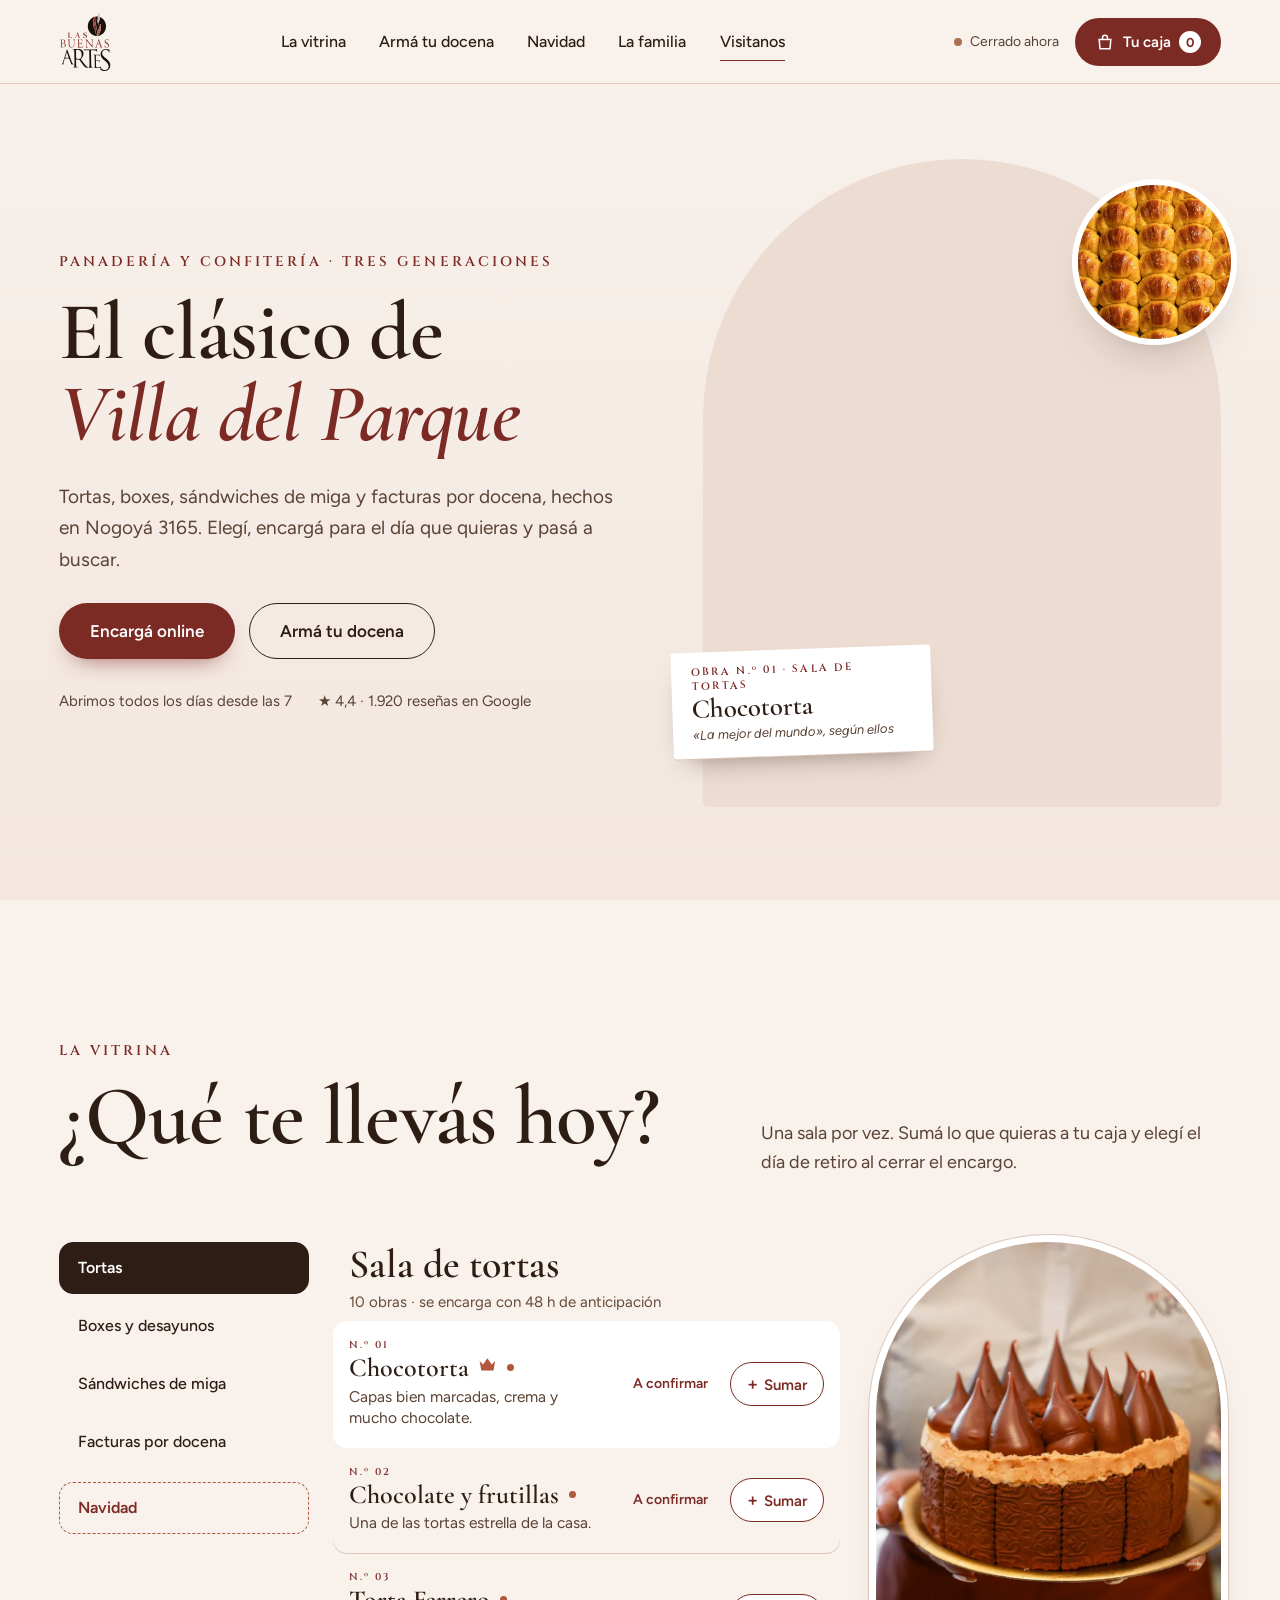
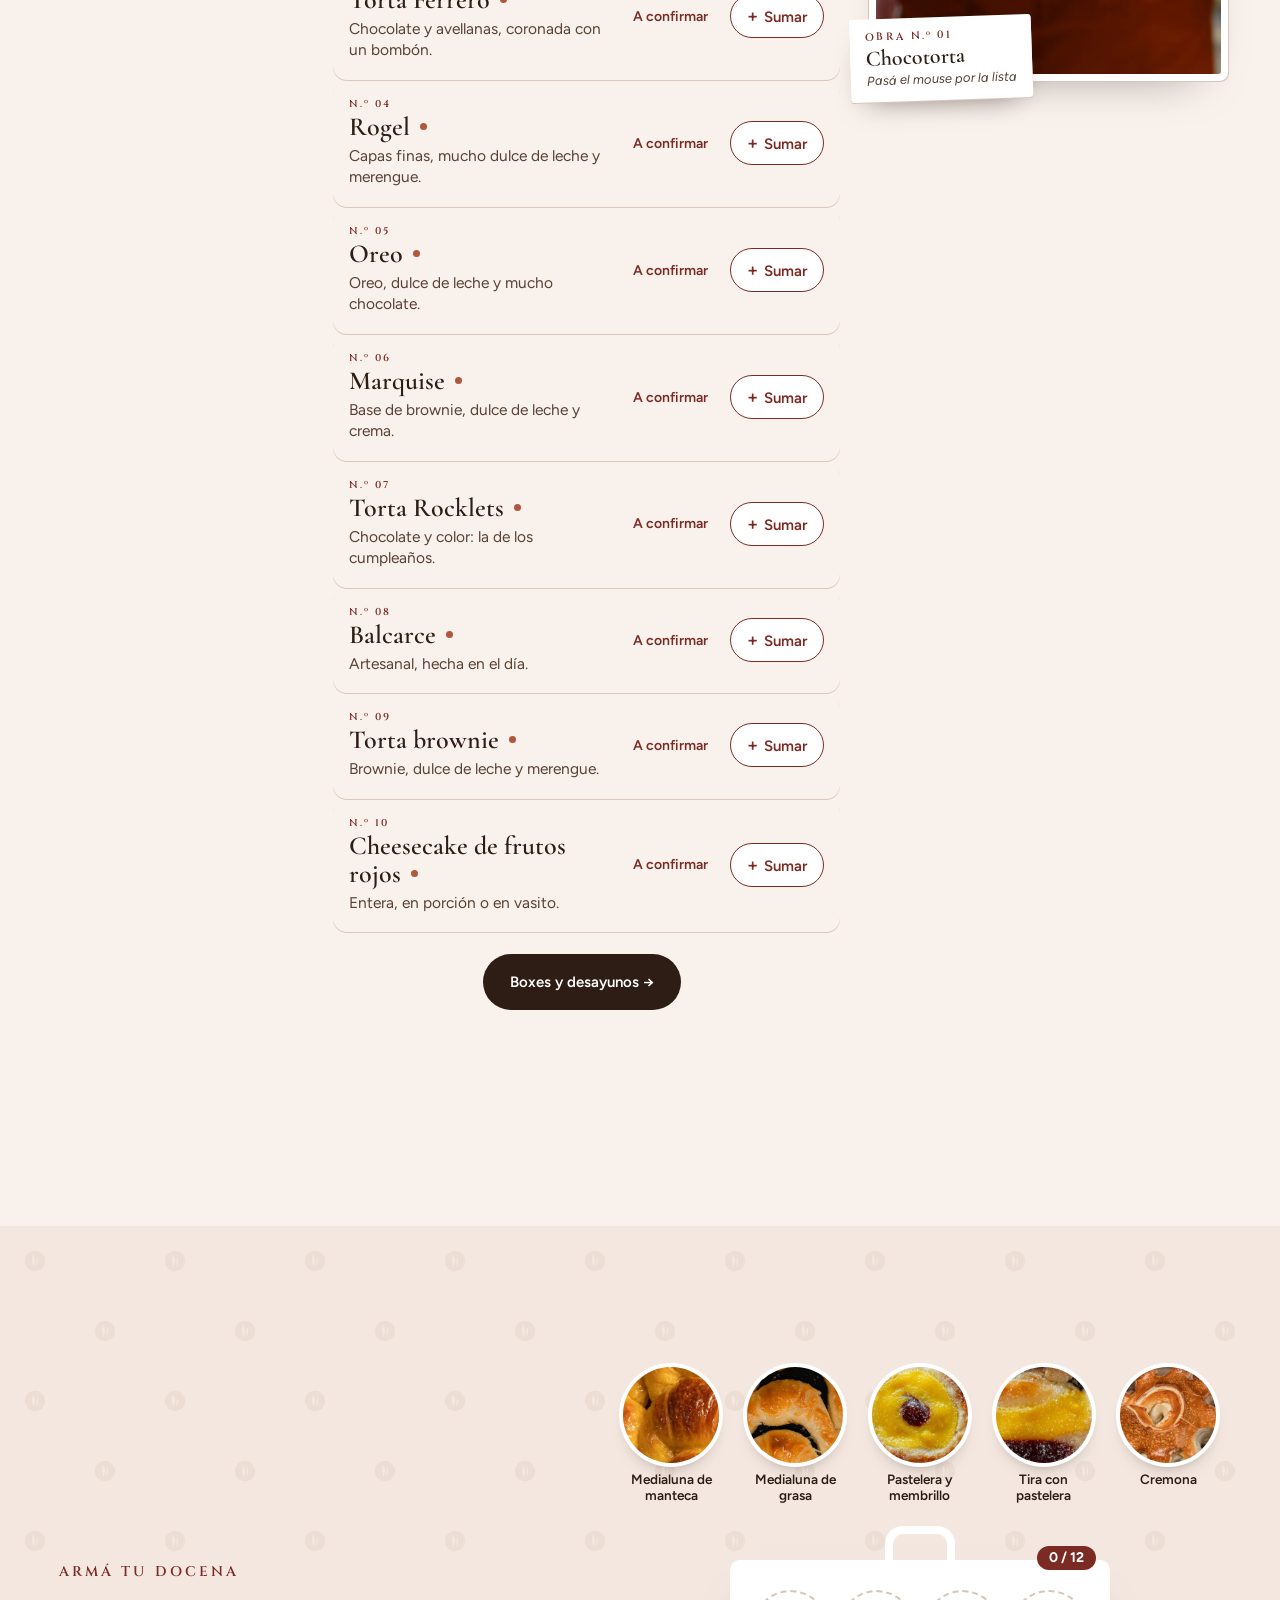
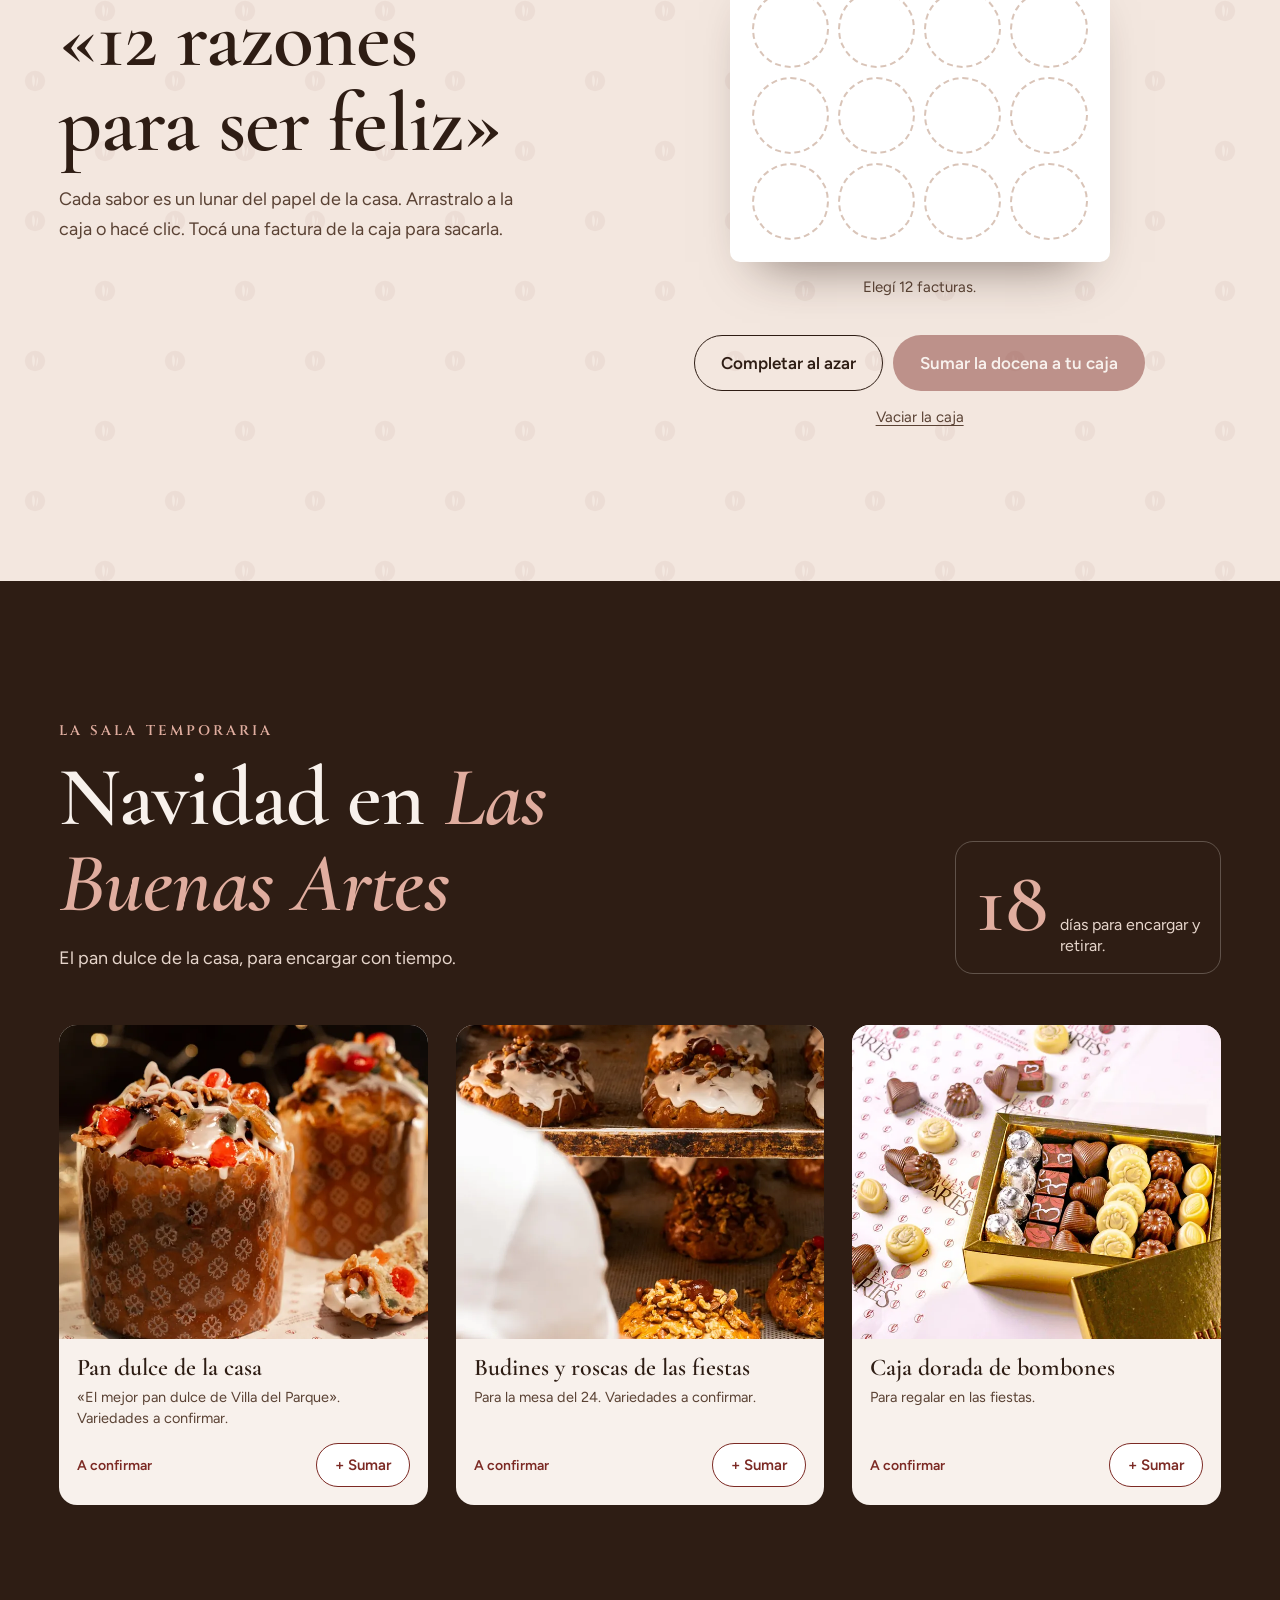
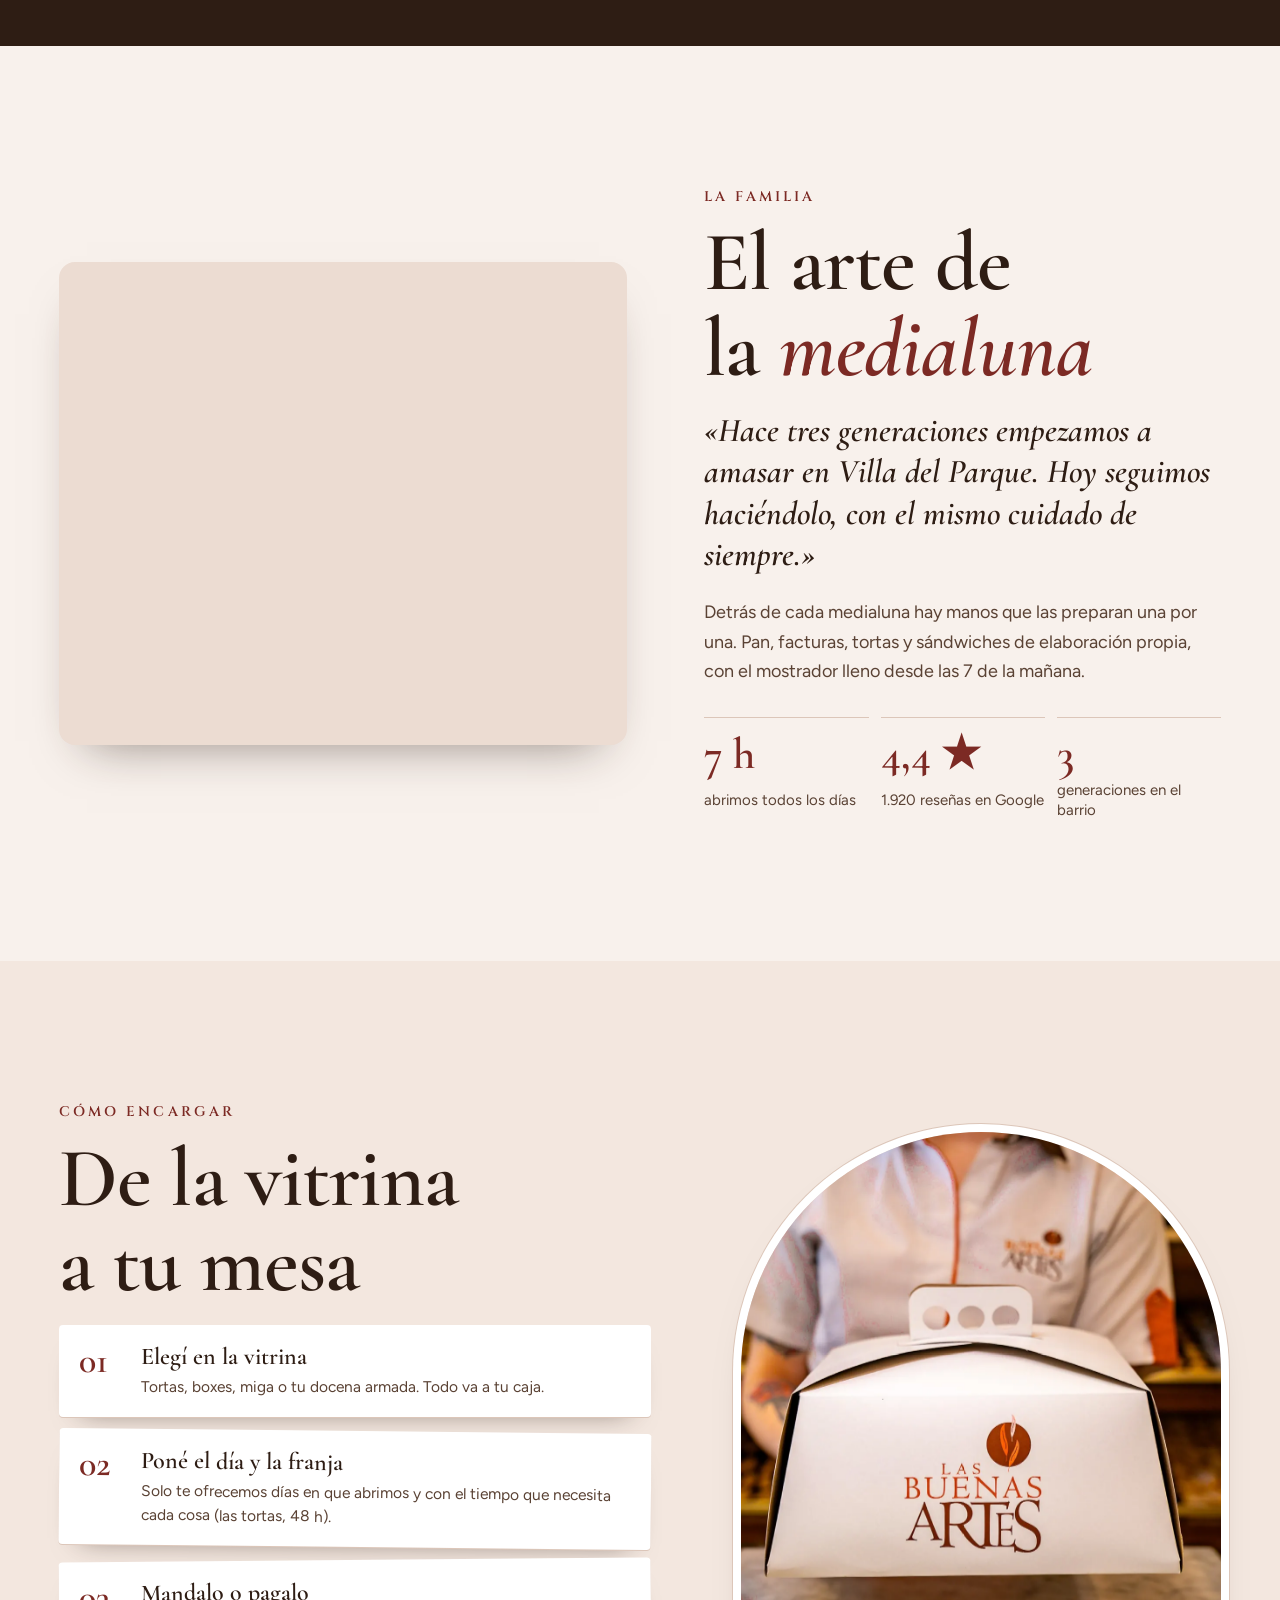
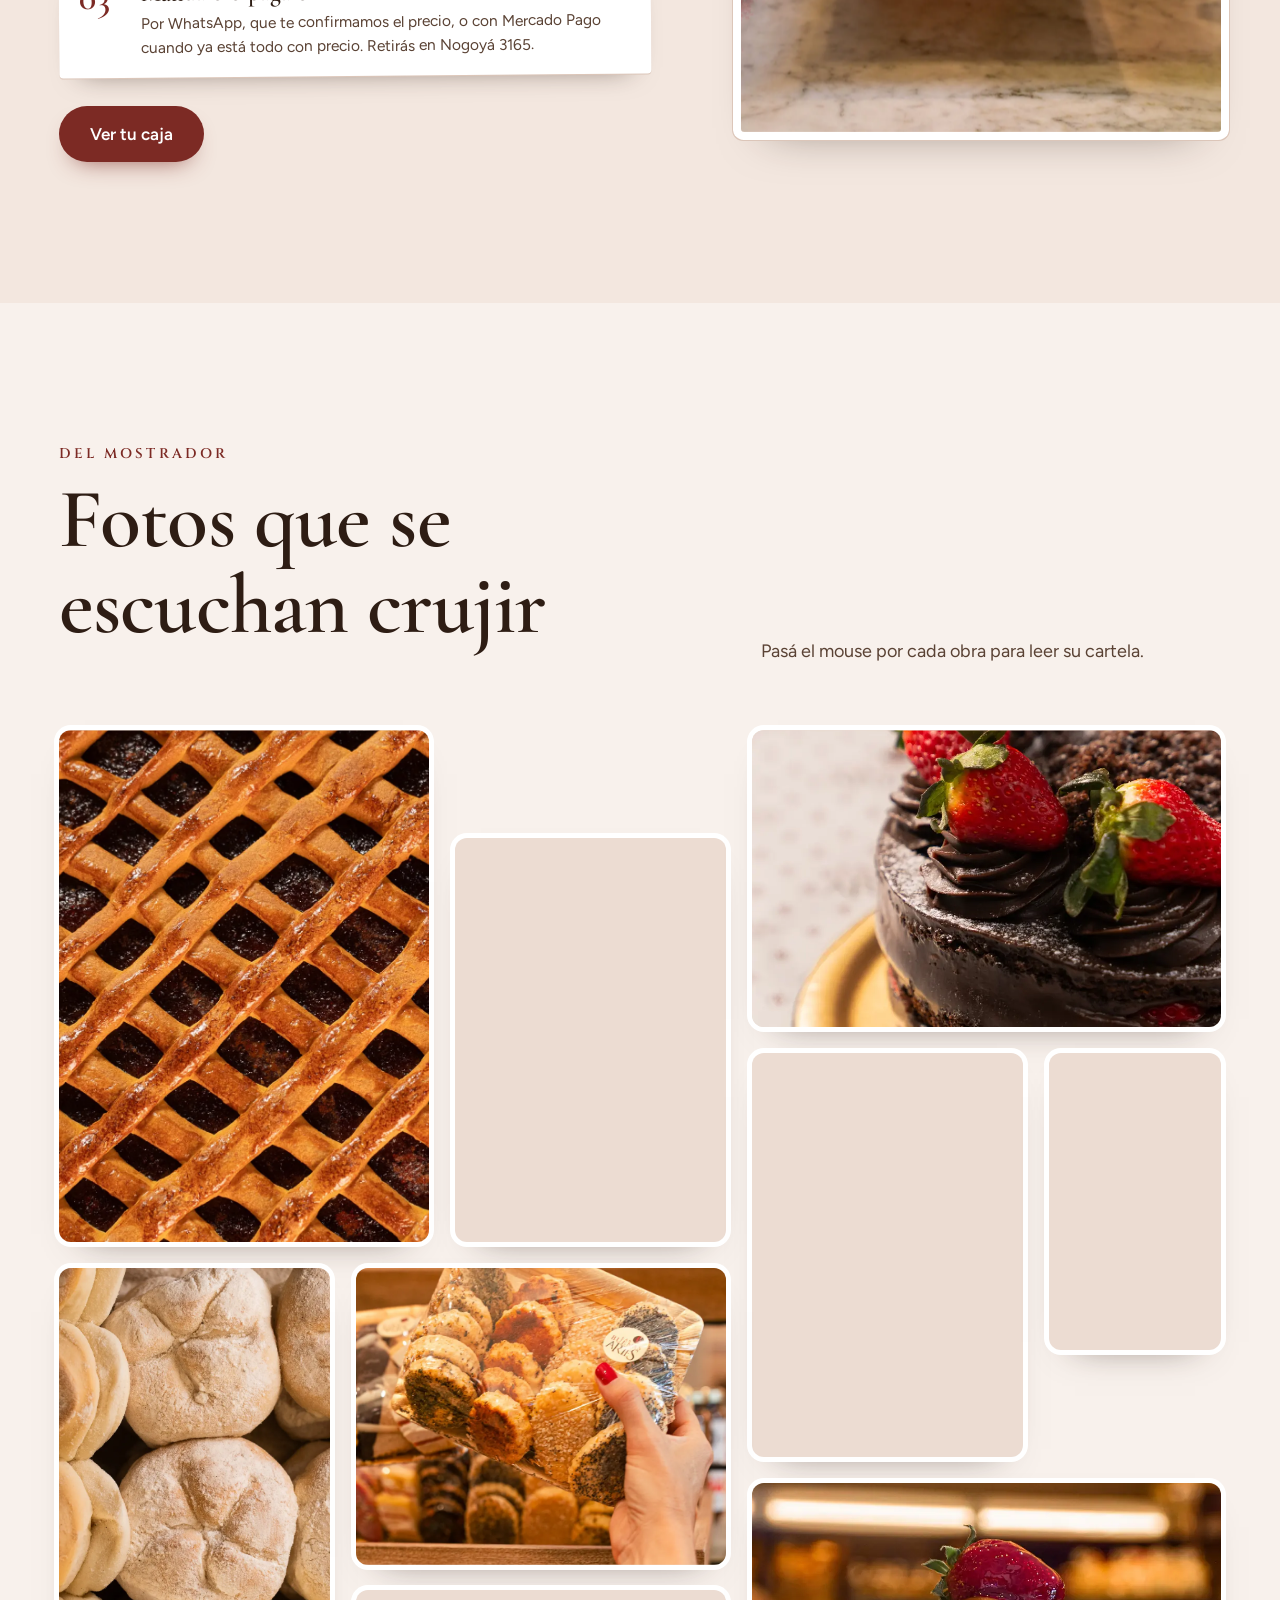
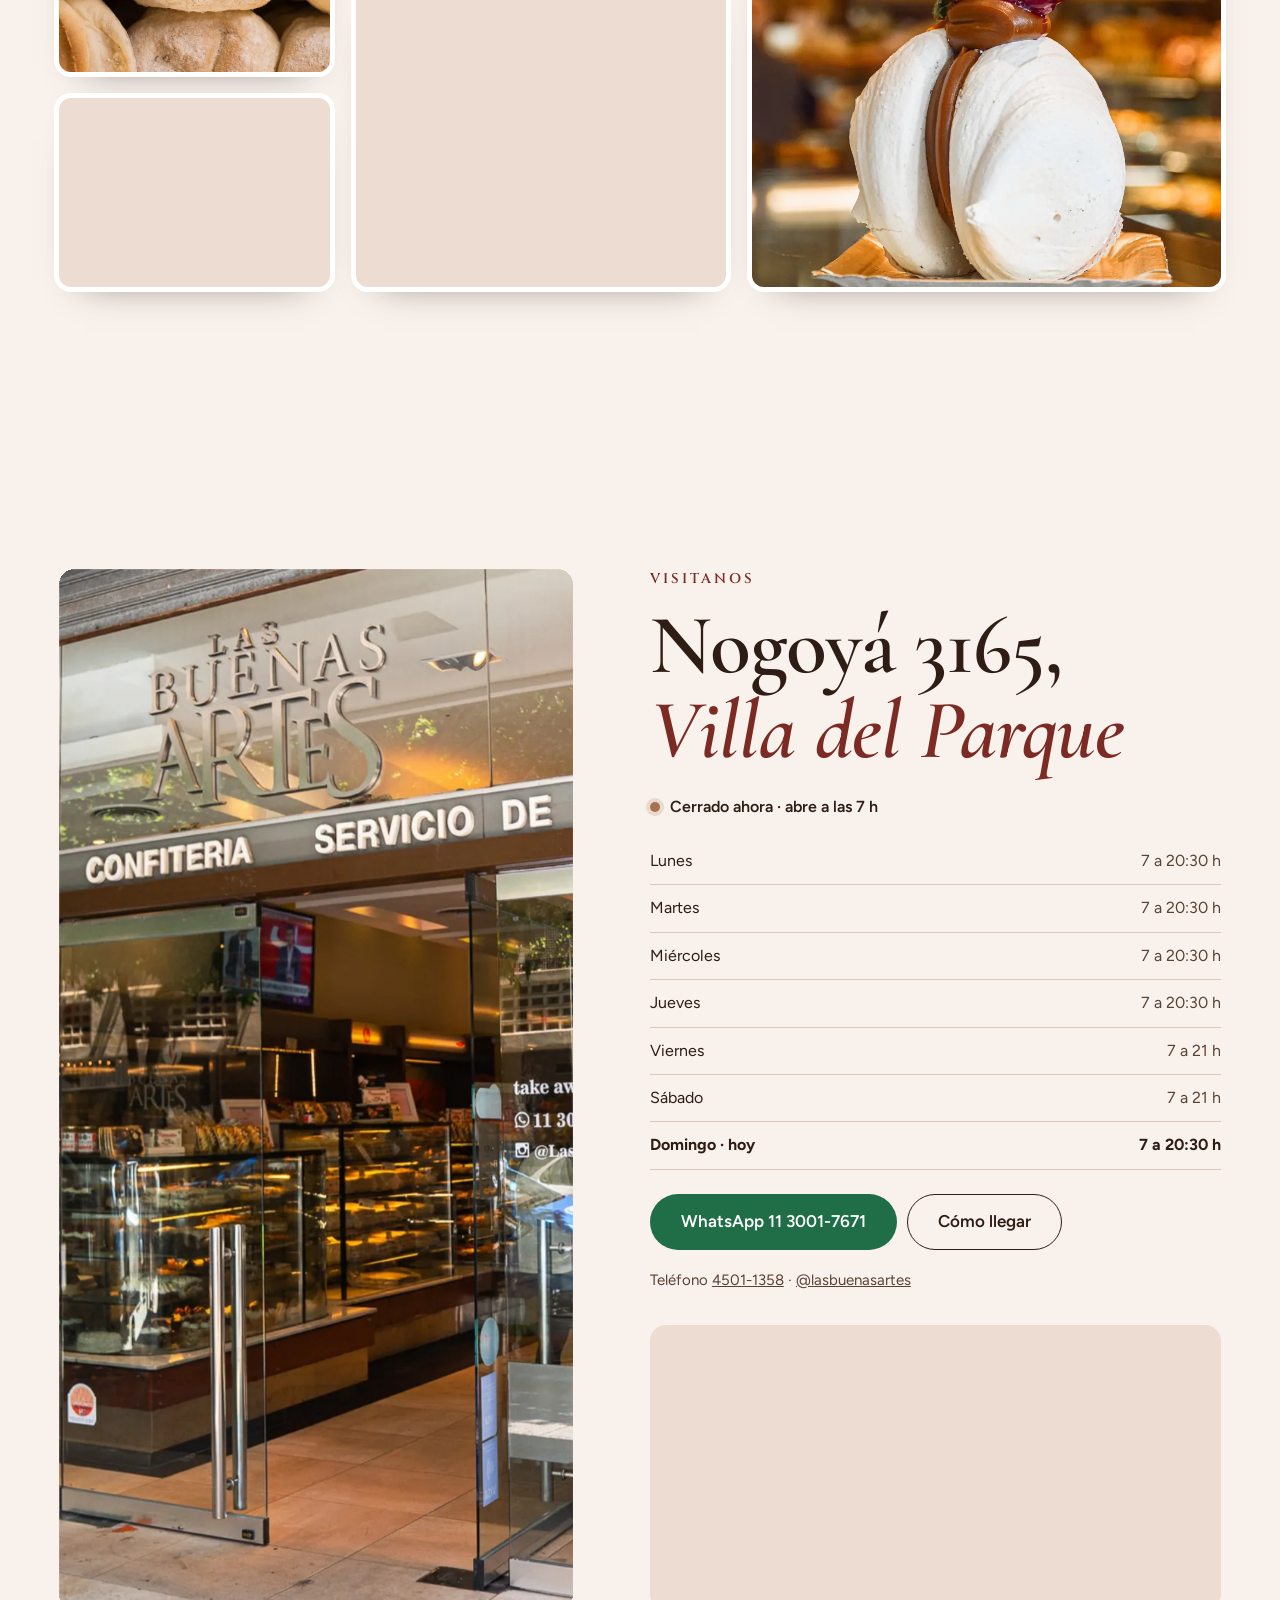
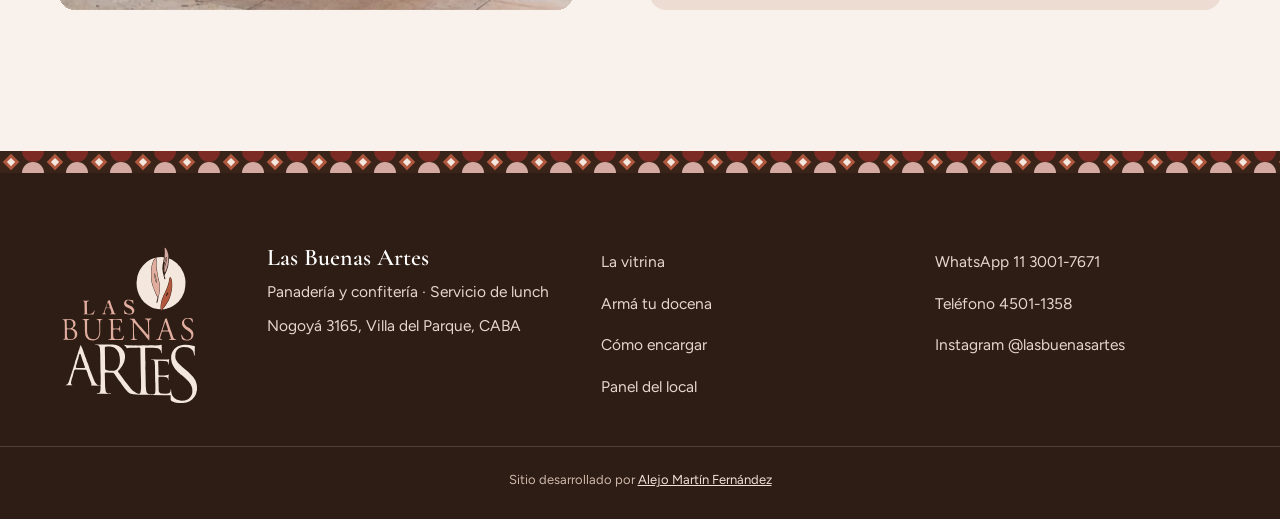
==== index.html @ 961751b7 "Demo Las Buenas Artes: la galería del clásico (intro de la caja, vitrina con encargos, armá tu docen" ====
<!doctype html>
<html lang="es">
<head>
<meta charset="utf-8">
<meta name="viewport" content="width=device-width, initial-scale=1, viewport-fit=cover">
<title>Las Buenas Artes · El clásico de Villa del Parque</title>
<meta name="description" content="Panadería y confitería en Villa del Parque desde hace tres generaciones. Tortas, boxes, sándwiches de miga y facturas por docena: encargá online y retirá en Nogoyá 3165.">
<meta name="theme-color" content="#F8F1EC">
<link rel="icon" href="img/favicon.svg" type="image/svg+xml">
<link rel="canonical" href="https://las-buenas-artes.vercel.app/">
<meta property="og:type" content="website">
<meta property="og:url" content="https://las-buenas-artes.vercel.app/">
<meta property="og:title" content="Las Buenas Artes · El clásico de Villa del Parque">
<meta property="og:description" content="Tortas, boxes, miga y facturas por docena. Encargá online para el día que quieras.">
<meta property="og:image" content="https://las-buenas-artes.vercel.app/img/og.jpg">
<meta property="og:image:width" content="1200">
<meta property="og:image:height" content="630">
<meta name="twitter:card" content="summary_large_image">
<script>
  // intro solo con JS y sin "reducir movimiento" (sin parpadeo: la clase se pone antes de pintar)
  (function () {
    var d = document.documentElement; d.classList.add('js');
    try { if (!matchMedia('(prefers-reduced-motion: reduce)').matches) d.classList.add('con-intro'); } catch (e) {}
  })();
</script>
<link rel="preconnect" href="https://fonts.googleapis.com">
<link rel="preconnect" href="https://fonts.gstatic.com" crossorigin>
<link rel="stylesheet" href="https://fonts.googleapis.com/css2?family=Cinzel:wght@600&family=Cormorant+Garamond:ital,wght@0,600;0,700;1,600&family=Figtree:wght@400;500;600;700&display=swap">
<link rel="preload" as="image" href="img/d/hero-141-s.webp" media="(max-width: 899px)">
<link rel="preload" as="image" href="img/d/hero-141.webp" media="(min-width: 900px)">
<link rel="stylesheet" href="kit/kit.css?v=4">
<link rel="stylesheet" href="css/style.css?v=4">
</head>
<body>

<!-- INTRO: la caja blanca que se abre -->
<div class="intro" id="intro" aria-hidden="true">
  <div class="intro__hoja intro__hoja--izq"></div>
  <div class="intro__hoja intro__hoja--der"></div>
  <div class="intro__caja">
    <span class="intro__manija"></span>
    <div class="intro__frente">
      <svg class="intro__sello" viewBox="0 0 64 64" aria-hidden="true">
        <circle class="intro__circ" cx="32" cy="34" r="28"/>
        <path class="intro__hoja1" d="M26 14c7 9 8 22 1 36-5-11-6-24-1-36z"/>
        <path class="intro__hoja2" d="M39 22c5 8 4 19-3 28 0-9 1-19 3-28z"/>
        <path class="intro__hoja3" d="M33 4c4 6 4 14 0 21-2-7-2-14 0-21z"/>
      </svg>
      <img class="intro__logo" src="img/logo.svg" alt="" width="465" height="535">
    </div>
  </div>
</div>

<a class="saltar" href="#vitrina">Ir a la vitrina</a>

<header class="barra" id="barra">
  <div class="barra__in">
    <a class="barra__logo" href="#inicio" aria-label="Las Buenas Artes, inicio"><img src="img/logo.svg" alt="Las Buenas Artes" width="465" height="535"></a>
    <nav class="barra__nav" aria-label="Secciones">
      <a href="#vitrina">La vitrina</a>
      <a href="#docena">Armá tu docena</a>
      <a href="#sala" data-sala-link hidden>Fechas especiales</a>
      <a href="#familia">La familia</a>
      <a href="#visitanos">Visitanos</a>
    </nav>
    <div class="barra__acc">
      <span class="barra__abierto" data-abierto></span>
      <button type="button" class="btn-caja" data-kit-open="carrito" data-kit-target aria-label="Abrir tu caja">
        <svg viewBox="0 0 24 24" aria-hidden="true"><path d="M5 9h14l-1 11H6z"/><path d="M9 9V7a3 3 0 0 1 6 0v2"/></svg>
        <span class="btn-caja__txt">Tu caja</span><b class="btn-caja__n" data-caja-n>0</b>
      </button>
      <button type="button" class="btn-menu" aria-label="Abrir el menú" aria-expanded="false" aria-controls="menu" data-menu>
        <svg viewBox="0 0 24 24" aria-hidden="true"><path d="M4 8h16M4 16h16"/></svg>
      </button>
    </div>
  </div>
  <div class="guarda-progreso" aria-hidden="true"><i></i></div>
</header>

<div class="menu" id="menu" hidden>
  <nav aria-label="Menú">
    <a href="#vitrina" data-cierra>La vitrina</a>
    <a href="#docena" data-cierra>Armá tu docena</a>
    <a href="#sala" data-cierra data-sala-link hidden>Fechas especiales</a>
    <a href="#familia" data-cierra>La familia</a>
    <a href="#encargar" data-cierra>Cómo encargar</a>
    <a href="#visitanos" data-cierra>Visitanos</a>
  </nav>
  <a class="btn btn--wa" href="https://wa.me/5491130017671" target="_blank" rel="noopener">Escribinos por WhatsApp</a>
</div>

<main id="inicio">

  <!-- HERO -->
  <section class="hero" aria-labelledby="hero-t">
    <div class="hero__in">
      <div class="hero__txt">
        <p class="kicker hero__k"><span>Panadería y confitería</span> <span>· tres generaciones</span></p>
        <h1 class="hero__t" id="hero-t"><span class="linea"><span>El clásico de</span></span> <span class="linea"><em>Villa del Parque</em></span></h1>
        <p class="hero__p">Tortas, boxes, sándwiches de miga y facturas por docena, hechos en Nogoyá 3165. Elegí, encargá para el día que quieras y pasá a buscar.</p>
        <div class="hero__ctas">
          <a class="btn btn--pri" href="#vitrina">Encargá online</a>
          <a class="btn btn--sec" href="#docena">Armá tu docena</a>
        </div>
        <ul class="hero__datos">
          <li data-abierto-largo>Abierto todos los días desde las 7</li>
          <li><a href="https://www.google.com/maps/search/?api=1&query=Las+Buenas+Artes+Nogoy%C3%A1+3165" target="_blank" rel="noopener">★ 4,4 · 1.920 reseñas en Google</a></li>
        </ul>
      </div>
      <div class="hero__obra">
        <figure class="arco arco--hero">
          <picture>
            <source media="(min-width: 900px)" srcset="img/d/hero-141.webp" width="1100" height="1375">
            <img src="img/d/hero-141-s.webp" alt="Chocotorta de Las Buenas Artes, sostenida frente al delantal con el logo" width="560" height="700" fetchpriority="high" decoding="async">
          </picture>
        </figure>
        <figure class="hero__circulo" aria-hidden="true"><img src="img/d/hero-110-s.webp" alt="" width="560" height="700" decoding="async"></figure>
        <div class="cartela cartela--hero">
          <span class="cartela__n">Obra N.º 01 · Sala de tortas</span>
          <b class="cartela__t">Chocotorta</b>
          <span class="cartela__d">«La mejor del mundo», según ellos</span>
        </div>
      </div>
    </div>
  </section>

  <!-- LA VITRINA: catálogo con el kit -->
  <section class="sec vitrina" id="vitrina" aria-labelledby="vitrina-t">
    <div class="cont">
      <header class="sec__head">
        <div>
          <p class="kicker reveal">La vitrina</p>
          <h2 class="sec__t reveal" id="vitrina-t">¿Qué te llevás hoy?</h2>
        </div>
        <p class="sec__p reveal">Una sala por vez. Sumá lo que quieras a tu caja y elegí el día de retiro al cerrar el encargo.</p>
      </header>
      <div class="vitrina__grid">
        <div class="vitrina__carta" data-kit="carta"></div>
        <aside class="vitrina__foto" aria-hidden="true">
          <figure class="arco arco--vitrina"><img data-foto-grande src="img/p/chocotorta.webp" alt="" width="720" height="900" decoding="async" loading="lazy"></figure>
          <div class="cartela cartela--vitrina"><span class="cartela__n" data-foto-n>Obra N.º 01</span><b class="cartela__t" data-foto-t>Chocotorta</b><span class="cartela__d">Pasá el mouse por la lista</span></div>
        </aside>
      </div>
      <div class="vitrina__nav">
        <button type="button" class="btn btn--sec" data-sala-prev>← Anterior</button>
        <button type="button" class="btn btn--osc" data-sala-next>Siguiente →</button>
      </div>
      <p class="vitrina__nota reveal">Los precios todavía no están cargados: se puede armar el encargo igual y el local lo confirma por WhatsApp.</p>
    </div>
  </section>

  <!-- ARMÁ TU DOCENA -->
  <section class="sec docena" id="docena" aria-labelledby="docena-t">
    <div class="cont docena__in">
      <header class="docena__head">
        <p class="kicker reveal">Armá tu docena</p>
        <h2 class="sec__t reveal" id="docena-t">«12 razones para ser feliz»</h2>
        <p class="sec__p reveal">Cada sabor es un lunar del papel de la casa. <span class="solo-touch">Tocalo y cae en la caja.</span><span class="solo-mouse">Arrastralo a la caja o hacé clic.</span> Tocá una factura de la caja para sacarla.</p>
      </header>
      <div class="docena__mesa">
        <ul class="docena__sabores" data-sabores aria-label="Sabores"></ul>
        <div class="docena__caja-wrap">
          <div class="docena__caja" data-caja>
            <span class="docena__manija" aria-hidden="true"></span>
            <span class="docena__cont" aria-live="polite"><b data-docena-n>0</b> / 12</span>
            <ol class="docena__grilla" data-grilla aria-label="Tu docena"></ol>
            <div class="docena__tapa" aria-hidden="true"><img src="img/logo.svg" alt="" width="465" height="535"></div>
          </div>
          <p class="docena__detalle" data-docena-detalle aria-live="polite">Elegí 12 facturas.</p>
          <div class="docena__acc">
            <button type="button" class="btn btn--sec" data-docena-azar>Completar al azar</button>
            <button type="button" class="btn btn--pri" data-docena-sumar disabled>Sumar la docena a tu caja</button>
          </div>
          <button type="button" class="link-chico" data-docena-vaciar>Vaciar la caja</button>
        </div>
      </div>
    </div>
  </section>

  <!-- SALA TEMPORARIA (fecha especial, sale del panel) -->
  <section class="sec sala" id="sala" aria-labelledby="sala-t" hidden>
    <div class="cont">
      <div class="sala__head">
        <div>
          <p class="kicker kicker--claro reveal">La sala temporaria</p>
          <h2 class="sec__t reveal" id="sala-t" data-sala-t>Navidad en Las Buenas Artes</h2>
          <p class="sec__p reveal" data-sala-p></p>
        </div>
        <div class="sala__cuenta reveal" data-sala-cuenta></div>
      </div>
      <ul class="sala__lista arrastrable" data-sala-lista></ul>
    </div>
  </section>

  <!-- LA FAMILIA -->
  <section class="sec familia" id="familia" aria-labelledby="familia-t">
    <div class="cont familia__in">
      <figure class="familia__foto revela">
        <picture>
          <source media="(min-width: 900px)" srcset="img/d/medialunas-h.webp" width="1400" height="1050">
          <img src="img/d/medialunas-v.webp" alt="Bandeja de medialunas recién horneadas" width="800" height="1421" loading="lazy" decoding="async">
        </picture>
      </figure>
      <div class="familia__txt">
        <p class="kicker reveal">La familia</p>
        <h2 class="sec__t reveal" id="familia-t">El arte de la <em>medialuna</em></h2>
        <blockquote class="familia__cita reveal">«Hace tres generaciones empezamos a amasar en Villa del Parque. Hoy seguimos haciéndolo, con el mismo cuidado de siempre.»</blockquote>
        <p class="sec__p reveal">Detrás de cada medialuna hay manos que las preparan una por una. Pan, facturas, tortas y sándwiches de elaboración propia, con el mostrador lleno desde las 7 de la mañana.</p>
        <ul class="familia__datos reveal">
          <li><b>7 h</b><span>abrimos todos los días</span></li>
          <li><b>4,4 ★</b><span>1.920 reseñas en Google</span></li>
          <li><b>3</b><span>generaciones en el barrio</span></li>
        </ul>
      </div>
    </div>
  </section>

  <!-- CÓMO ENCARGAR -->
  <section class="sec encargar" id="encargar" aria-labelledby="encargar-t">
    <div class="cont encargar__in">
      <div class="encargar__txt">
        <p class="kicker reveal">Cómo encargar</p>
        <h2 class="sec__t reveal" id="encargar-t">De la vitrina a tu mesa</h2>
        <ol class="pasos">
          <li class="paso reveal"><span class="paso__n">01</span><div><b>Elegí en la vitrina</b><p>Tortas, boxes, miga o tu docena armada. Todo va a tu caja.</p></div></li>
          <li class="paso reveal"><span class="paso__n">02</span><div><b>Poné el día y la franja</b><p>Solo te ofrecemos días en que abrimos y con el tiempo que necesita cada cosa (las tortas, 48&nbsp;h).</p></div></li>
          <li class="paso reveal"><span class="paso__n">03</span><div><b>Mandalo o pagalo</b><p>Por WhatsApp, que te confirmamos el precio, o con Mercado Pago cuando ya está todo con precio. Retirás en Nogoyá 3165.</p></div></li>
        </ol>
        <button type="button" class="btn btn--pri reveal" data-kit-open="carrito">Ver tu caja</button>
      </div>
      <figure class="encargar__foto revela"><img src="img/d/delantal-caja.webp" alt="La caja blanca con manija de Las Buenas Artes, en manos de alguien con el delantal de la casa" width="1100" height="1375" loading="lazy" decoding="async"></figure>
    </div>
  </section>

  <!-- DEL MOSTRADOR: galería -->
  <section class="sec galeria" id="galeria" aria-labelledby="galeria-t">
    <div class="cont">
      <header class="sec__head">
        <div>
          <p class="kicker reveal">Del mostrador</p>
          <h2 class="sec__t reveal" id="galeria-t">Fotos que se escuchan crujir</h2>
        </div>
        <p class="sec__p reveal"><span class="solo-touch">Deslizá la foto de arriba para ver la siguiente.</span><span class="solo-mouse">Pasá el mouse por cada obra para leer su cartela.</span></p>
      </header>
      <div class="galeria__mosaico" data-galeria></div>
      <div class="mazo" data-mazo aria-roledescription="mazo de fotos"></div>
      <div class="mazo__acc"><button type="button" class="btn btn--sec" data-mazo-sig>Siguiente foto</button><span class="mazo__cont" data-mazo-cont></span></div>
    </div>
  </section>

  <!-- VISITANOS -->
  <section class="sec visitanos" id="visitanos" aria-labelledby="visitanos-t">
    <div class="cont visitanos__in">
      <figure class="visitanos__foto revela"><img src="img/d/frente.webp" alt="Frente de Las Buenas Artes: panadería, confitería, servicio de lunch" width="1100" height="1375" loading="lazy" decoding="async"></figure>
      <div class="visitanos__datos">
        <p class="kicker reveal">Visitanos</p>
        <h2 class="sec__t reveal" id="visitanos-t">Nogoyá 3165, <em>Villa del Parque</em></h2>
        <p class="estado reveal" data-estado-largo></p>
        <table class="horarios reveal" aria-label="Horarios">
          <tbody data-horarios></tbody>
        </table>
        <div class="visitanos__acc reveal">
          <a class="btn btn--wa" href="https://wa.me/5491130017671?text=Hola%20Las%20Buenas%20Artes!" target="_blank" rel="noopener">WhatsApp 11 3001-7671</a>
          <a class="btn btn--sec" href="https://www.google.com/maps/search/?api=1&query=Las+Buenas+Artes+Nogoy%C3%A1+3165+CABA" target="_blank" rel="noopener">Cómo llegar</a>
        </div>
        <p class="visitanos__mini reveal">Teléfono <a href="tel:+541145011358">4501-1358</a> · <a href="https://www.instagram.com/lasbuenasartes/" target="_blank" rel="noopener">@lasbuenasartes</a></p>
      </div>
      <div class="visitanos__mapa revela">
        <iframe title="Mapa: Las Buenas Artes, Nogoyá 3165" data-src="https://www.google.com/maps?q=Las+Buenas+Artes,+Nogoy%C3%A1+3165,+CABA&output=embed" loading="lazy" referrerpolicy="no-referrer-when-downgrade"></iframe>
      </div>
    </div>
  </section>
</main>

<footer class="pie">
  <div class="guarda" aria-hidden="true"></div>
  <div class="cont pie__in">
    <img class="pie__logo" src="img/logo-claro.svg" alt="Las Buenas Artes" width="465" height="535" loading="lazy">
    <div class="pie__col">
      <b>Las Buenas Artes</b>
      <span>Panadería y confitería · Servicio de lunch</span>
      <span>Nogoyá 3165, Villa del Parque, CABA</span>
    </div>
    <div class="pie__col">
      <a href="#vitrina">La vitrina</a>
      <a href="#docena">Armá tu docena</a>
      <a href="#encargar">Cómo encargar</a>
      <a href="admin/" target="_blank" rel="noopener">Panel del local</a>
    </div>
    <div class="pie__col">
      <a href="https://wa.me/5491130017671" target="_blank" rel="noopener">WhatsApp 11 3001-7671</a>
      <a href="tel:+541145011358">Teléfono 4501-1358</a>
      <a href="https://www.instagram.com/lasbuenasartes/" target="_blank" rel="noopener">Instagram @lasbuenasartes</a>
    </div>
  </div>
  <p class="pie__credito">Sitio desarrollado por <a href="https://alejomfernandez.com.ar" target="_blank" rel="noopener">Alejo Martín Fernández</a></p>
</footer>

<script type="module" src="js/main.js?v=4"></script>
</body>
</html>
---- kit/kit.css ----
/* KIT DEMOS — estilos de módulos y popups.
   Todo sale de las variables --kit-* que arma core/theme.js desde cliente.json → marca.
   Cada demo puede pisar cualquier variable o clase .kit-* en su propio CSS. */

:root {
  --kit-bg: #fff; --kit-surface: #fff; --kit-text: #151515; --kit-muted: #666; --kit-primary: #111; --kit-on-primary: #fff;
  --kit-accent: #fc0; --kit-on-accent: #111; --kit-border: #ddd; --kit-ok: #1f9d55; --kit-warn: #d97706; --kit-danger: #d42a1d;
  --kit-font-head: inherit; --kit-font-body: inherit; --kit-head-case: uppercase;
  --kit-radius: 14px; --kit-radius-btn: 12px; --kit-border-w: 1.5px; --kit-shadow: 0 10px 30px -12px rgba(0,0,0,.35);
  --kit-ease: cubic-bezier(.2,.8,.2,1); --kit-z: 9000;
}
.kit-root, .kit-root *, .kit-root *::before, .kit-root *::after { box-sizing: border-box; }
.kit-root [hidden], .kit-root[hidden] { display: none !important; }
.kit-root { font-family: var(--kit-font-body); color: var(--kit-text); -webkit-tap-highlight-color: transparent; }
.kit-sr { position: absolute !important; width: 1px; height: 1px; overflow: hidden; clip: rect(0 0 0 0); white-space: nowrap; }
html.kit-lock { overflow: hidden; }
html.kit-lock body { overflow: hidden; touch-action: none; }

/* ---------- botones ---------- */
.kit-btn {
  appearance: none; display: inline-flex; align-items: center; justify-content: center; gap: .45em;
  min-height: 44px; padding: .7em 1.15em; border: var(--kit-border-w) solid var(--kit-primary); border-radius: var(--kit-radius-btn);
  background: var(--kit-primary); color: var(--kit-on-primary); font: 700 .95rem/1.1 var(--kit-font-body); text-decoration: none;
  cursor: pointer; transition: transform .15s var(--kit-ease), filter .15s, background .2s, box-shadow .2s; white-space: nowrap;
}
.kit-btn:hover { filter: brightness(1.08); }
.kit-btn:active { transform: translateY(1px) scale(.98); }
.kit-btn:focus-visible, .kit-chip:focus-visible, .kit-tab:focus-visible, .kit-add:focus-visible, .kit-x:focus-visible { outline: 3px solid var(--kit-accent); outline-offset: 2px; }
.kit-btn--ghost { background: var(--kit-surface); color: var(--kit-text); border-color: var(--kit-border); }
.kit-btn--danger { background: var(--kit-danger); border-color: var(--kit-danger); color: #fff; }
.kit-btn--danger-t { color: var(--kit-danger); }
.kit-btn--sm { min-height: 36px; padding: .45em .85em; font-size: .85rem; }
.kit-btn--big { min-height: 54px; font-size: 1.05rem; font-family: var(--kit-font-head); text-transform: var(--kit-head-case); letter-spacing: .02em; }
.kit-btn--block { width: 100%; }
.kit-btn[disabled] { opacity: .55; cursor: not-allowed; }
.kit-btn.is-loading { position: relative; color: transparent !important; }
.kit-btn.is-loading::after { content: ""; position: absolute; width: 20px; height: 20px; border: 2.5px solid var(--kit-on-primary); border-right-color: transparent; border-radius: 50%; animation: kit-spin .7s linear infinite; }
.kit-icon { appearance: none; width: 36px; height: 36px; display: inline-grid; place-items: center; border: var(--kit-border-w) solid var(--kit-border); border-radius: 10px; background: var(--kit-surface); color: var(--kit-text); cursor: pointer; font-size: 1rem; }
.kit-icon--danger { color: var(--kit-danger); }
.kit-icon[disabled] { opacity: .35; cursor: default; }
.kit-row { display: flex; gap: .6rem; flex-wrap: wrap; align-items: center; }
.kit-row--end { justify-content: flex-end; } .kit-row--center { justify-content: center; } .kit-row--between { justify-content: space-between; }
.kit-row--stack { flex-direction: column; align-items: stretch; }

/* ---------- badges / tags ---------- */
.kit-badge { display: inline-flex; align-items: center; gap: .3em; padding: .28em .6em; border-radius: 999px; font: 700 .72rem/1 var(--kit-font-body); letter-spacing: .02em; background: color-mix(in srgb, var(--kit-text) 9%, var(--kit-surface)); color: var(--kit-text); white-space: nowrap; }
.kit-badge--ok { background: color-mix(in srgb, var(--kit-ok) 16%, var(--kit-surface)); color: color-mix(in srgb, var(--kit-ok) 75%, #000); }
.kit-badge--warn { background: color-mix(in srgb, var(--kit-warn) 18%, var(--kit-surface)); color: color-mix(in srgb, var(--kit-warn) 70%, #000); }
.kit-badge--danger, .kit-badge--off { background: color-mix(in srgb, var(--kit-danger) 14%, var(--kit-surface)); color: color-mix(in srgb, var(--kit-danger) 80%, #000); }
.kit-badge--new { background: var(--kit-accent); color: var(--kit-on-accent); animation: kit-pulse 1.4s ease-in-out 3; }
.kit-tag { display: inline-grid; place-items: center; width: 1.15em; height: 1.15em; vertical-align: -.12em; margin-left: .15em; color: var(--kit-primary); }
.kit-tag svg { width: 100%; height: 100%; }
.kit-tag--txt { width: auto; height: auto; font-size: .7em; padding: .15em .45em; border-radius: 999px; background: var(--kit-accent); color: var(--kit-on-accent); }

/* ---------- carta ---------- */
.kit-carta { --kit-cols: 1; }
.kit-tabs { display: flex; gap: .5rem; overflow-x: auto; scrollbar-width: none; padding: 2px 2px 10px; margin-bottom: .5rem; scroll-snap-type: x proximity; }
.kit-tabs::-webkit-scrollbar { display: none; }
.kit-tab {
  appearance: none; flex: 0 0 auto; scroll-snap-align: start; min-height: 44px; padding: .55em 1.1em;
  border: var(--kit-border-w) solid var(--kit-text); border-radius: var(--kit-radius-btn); background: var(--kit-surface); color: var(--kit-text);
  font: 700 .95rem/1 var(--kit-font-head); text-transform: var(--kit-head-case); letter-spacing: .03em; cursor: pointer; transition: background .2s, color .2s, transform .15s;
}
.kit-tab.is-on { background: var(--kit-primary); border-color: var(--kit-primary); color: var(--kit-on-primary); }
.kit-carta__panel { display: grid; grid-template-columns: repeat(var(--kit-cols), minmax(0, 1fr)); gap: 0 2rem; }
.kit-item {
  display: grid; grid-template-columns: auto minmax(0, 1fr) auto; gap: .9rem; align-items: center; padding: 1rem 0;
  border-bottom: var(--kit-border-w) dashed var(--kit-border); min-width: 0;
  animation: kit-up .5s var(--kit-ease) both; animation-delay: calc(var(--i, 0) * 45ms);
}
.kit-item:not(:has(.kit-item__foto)) { grid-template-columns: minmax(0, 1fr) auto; }
.kit-item.is-off { opacity: .55; }
.kit-item__foto { width: 64px; height: 64px; object-fit: cover; border-radius: calc(var(--kit-radius) * .7); }
.kit-item__name { margin: 0 0 .25rem; font: 400 1.2rem/1.05 var(--kit-font-head); text-transform: var(--kit-head-case); }
.kit-item__n { margin-right: .5em; color: var(--kit-primary); }
.kit-item__desc { margin: 0; color: var(--kit-muted); font-size: .9rem; line-height: 1.4; }
.kit-item__side { display: flex; flex-direction: column; align-items: flex-end; gap: .45rem; }
.kit-price { font: 700 1.05rem/1 var(--kit-font-body); white-space: nowrap; }
.kit-price--na { font-size: .85rem; color: var(--kit-muted); font-weight: 600; }
.kit-add {
  appearance: none; min-height: 40px; padding: .45em .9em; border: var(--kit-border-w) solid var(--kit-primary); border-radius: var(--kit-radius-btn);
  background: var(--kit-surface); color: var(--kit-primary); font: 800 .85rem/1 var(--kit-font-body); cursor: pointer; white-space: nowrap;
  transition: background .2s, color .2s, transform .12s;
}
.kit-add:hover { background: var(--kit-primary); color: var(--kit-on-primary); }
.kit-add:active { transform: scale(.94); }
.kit-step { display: inline-flex; align-items: center; border: var(--kit-border-w) solid var(--kit-primary); border-radius: var(--kit-radius-btn); background: var(--kit-primary); color: var(--kit-on-primary); overflow: hidden; animation: kit-pop .25s var(--kit-ease); }
.kit-step button { appearance: none; width: 38px; height: 38px; border: 0; background: transparent; color: inherit; font: 800 1.15rem/1 var(--kit-font-body); cursor: pointer; }
.kit-step button:disabled { opacity: .35; cursor: default; }
.kit-step output { min-width: 1.6em; text-align: center; font-weight: 800; }
.kit-step--lg button { width: 46px; height: 46px; }
.kit-step--lg output { min-width: 2.2em; font-size: 1.15rem; }
@media (min-width: 900px) { .kit-carta { --kit-cols: 2; } }

/* ---------- botón flotante del carrito ---------- */
.kit-fab {
  position: fixed; z-index: calc(var(--kit-z) - 2); right: max(14px, env(safe-area-inset-right)); bottom: max(14px, env(safe-area-inset-bottom));
  display: flex; align-items: center; gap: .7rem; padding: .55rem 1rem .55rem .6rem; min-height: 58px;
  border: var(--kit-border-w) solid var(--kit-text); border-radius: var(--kit-radius-btn); background: var(--kit-primary); color: var(--kit-on-primary);
  box-shadow: var(--kit-shadow); cursor: pointer; font-family: var(--kit-font-body); text-align: left;
  animation: kit-in-up .45s var(--kit-ease) both;
}
.kit-fab__ico { width: 40px; height: 40px; display: grid; place-items: center; border-radius: calc(var(--kit-radius-btn) * .8); background: color-mix(in srgb, var(--kit-on-primary) 16%, transparent); }
.kit-fab__ico svg { width: 22px; height: 22px; fill: none; stroke: currentColor; stroke-width: 2; stroke-linejoin: round; }
.kit-fab__txt { display: flex; flex-direction: column; line-height: 1.1; }
.kit-fab__label { font: 400 1rem/1 var(--kit-font-head); text-transform: var(--kit-head-case); letter-spacing: .03em; }
.kit-fab__total { font-weight: 700; font-size: .9rem; opacity: .92; }
.kit-fab__n { position: absolute; top: -9px; left: -9px; min-width: 26px; height: 26px; padding: 0 6px; display: grid; place-items: center; border-radius: 999px; background: var(--kit-accent); color: var(--kit-on-accent); font: 800 .8rem/1 var(--kit-font-body); border: 2px solid var(--kit-text); }
.kit-fab.bump { animation: kit-bump .45s var(--kit-ease); }
.kit-fly { position: fixed; z-index: var(--kit-z); width: 54px; height: 54px; margin: -27px 0 0 -27px; border-radius: 50%; background: var(--kit-accent); overflow: hidden; pointer-events: none; transition: transform .6s cubic-bezier(.5,-.3,.7,1), opacity .6s; box-shadow: 0 4px 14px rgba(0,0,0,.25); }
.kit-fly img { width: 100%; height: 100%; object-fit: cover; }

/* píldora "probá el panel" (solo demo) */
.kit-demo-pill {
  position: fixed; z-index: calc(var(--kit-z) - 3); left: max(14px, env(safe-area-inset-left)); bottom: max(14px, env(safe-area-inset-bottom));
  display: inline-flex; align-items: center; gap: .5rem; min-height: 44px; padding: .55rem .9rem; border-radius: 999px; background: var(--kit-surface); color: var(--kit-text);
  border: var(--kit-border-w) solid var(--kit-text); box-shadow: var(--kit-shadow); font: 700 .8rem/1 var(--kit-font-body); text-decoration: none;
  opacity: 0; transform: translateY(20px); transition: opacity .4s, transform .4s var(--kit-ease);
}
.kit-demo-pill.is-in { opacity: 1; transform: none; }
html.kit-lock .kit-demo-pill { opacity: 0; pointer-events: none; transform: translateY(20px); }
.kit-demo-pill__dot { width: 8px; height: 8px; border-radius: 50%; background: var(--kit-ok); box-shadow: 0 0 0 0 var(--kit-ok); animation: kit-ping 2s infinite; }
@media (max-width: 640px) { html.kit-has-cart .kit-demo-pill { bottom: calc(max(14px, env(safe-area-inset-bottom)) + 70px); } }

/* ---------- popups ---------- */
.kit-pop { position: fixed; inset: 0; z-index: var(--kit-z); display: grid; place-items: center; padding: 16px; }
.kit-pop__back { position: absolute; inset: 0; background: color-mix(in srgb, var(--kit-text) 55%, transparent); opacity: 0; transition: opacity .25s; }
.kit-pop__box {
  position: relative; width: min(520px, 100%); max-height: min(88vh, 100%); max-height: min(88dvh, 100%); display: flex; flex-direction: column;
  background: var(--kit-bg); color: var(--kit-text); border: var(--kit-border-w) solid var(--kit-text); border-radius: var(--kit-radius);
  box-shadow: var(--kit-shadow); outline: none; overflow: hidden;
  opacity: 0; transform: translateY(24px) scale(.97); transition: opacity .25s, transform .3s var(--kit-ease);
}
.kit-pop.is-open .kit-pop__back { opacity: 1; }
.kit-pop.is-open .kit-pop__box { opacity: 1; transform: none; }
.kit-pop.is-closing .kit-pop__box { transform: translateY(16px) scale(.98); }
.kit-pop__head { color: var(--kit-text); margin: 0; display: flex; align-items: center; justify-content: space-between; gap: 1rem; padding: 14px 14px 10px 20px; border-bottom: var(--kit-border-w) solid var(--kit-border); background: var(--kit-bg); }
.kit-pop__title { margin: 0; font: 400 1.35rem/1.05 var(--kit-font-head); text-transform: var(--kit-head-case); letter-spacing: .02em; }
.kit-pop--sm .kit-pop__head { border-bottom: 0; padding-bottom: 0; }
.kit-pop__body { padding: 16px 20px 20px; overflow: auto; overscroll-behavior: contain; -webkit-overflow-scrolling: touch; }
.kit-x { appearance: none; flex: 0 0 auto; width: 42px; height: 42px; display: grid; place-items: center; border: var(--kit-border-w) solid var(--kit-border); border-radius: 50%; background: var(--kit-surface); color: var(--kit-text); cursor: pointer; transition: transform .2s; }
.kit-x:hover { transform: rotate(90deg); }
.kit-x svg { width: 18px; height: 18px; stroke: currentColor; stroke-width: 2.4; stroke-linecap: round; }
.kit-pop--sm .kit-pop__box { width: min(420px, 100%); }
.kit-pop--editor .kit-pop__box { width: min(560px, 100%); }
.kit-pop--resv .kit-pop__box { width: min(600px, 100%); }

/* drawer: hoja inferior en mobile, panel lateral en desktop */
.kit-pop--drawer { place-items: end stretch; padding: 0; }
.kit-pop--drawer .kit-pop__box { width: 100%; max-height: 92vh; max-height: 92dvh; border-radius: var(--kit-radius) var(--kit-radius) 0 0; border-bottom: 0; transform: translateY(100%); }
.kit-pop--drawer .kit-pop__body { padding: 0; display: flex; flex-direction: column; min-height: 0; flex: 1; overflow: hidden; }
.kit-pop--drawer.is-closing .kit-pop__box { transform: translateY(100%); }
@media (min-width: 760px) {
  .kit-pop--drawer { place-items: stretch end; }
  .kit-pop--drawer .kit-pop__box { width: min(440px, 100%); height: 100%; max-height: none; border-radius: 0; border: 0; border-left: var(--kit-border-w) solid var(--kit-text); transform: translateX(100%); }
  .kit-pop--drawer.is-closing .kit-pop__box { transform: translateX(100%); }
}

/* ---------- carrito / checkout ---------- */
.kit-cart__scroll { flex: 1; overflow: auto; overscroll-behavior: contain; padding: 8px 20px 16px; }
.kit-lines { list-style: none; margin: 0 0 12px; padding: 0; }
.kit-line { display: grid; grid-template-columns: 52px minmax(0, 1fr) auto; gap: .75rem; align-items: center; padding: .7rem 0; border-bottom: var(--kit-border-w) dashed var(--kit-border); animation: kit-up .35s var(--kit-ease) both; }
.kit-line__img { width: 52px; height: 52px; border-radius: 10px; object-fit: cover; background: color-mix(in srgb, var(--kit-primary) 14%, var(--kit-surface)); display: block; }
.kit-line__body { display: flex; flex-direction: column; min-width: 0; }
.kit-line__body b { font: 400 1.05rem/1.1 var(--kit-font-head); text-transform: var(--kit-head-case); overflow-wrap: anywhere; }
.kit-line__body span { color: var(--kit-muted); font-size: .88rem; }
.kit-cart__foot { color: var(--kit-text); margin: 0; padding: 12px 20px max(16px, env(safe-area-inset-bottom)); border-top: var(--kit-border-w) solid var(--kit-text); background: var(--kit-surface); }
.kit-sum { display: grid; gap: .3rem; margin-bottom: .7rem; font-size: .92rem; }
.kit-sum > div { display: flex; justify-content: space-between; }
.kit-sum__total { font-size: 1.1rem; }
.kit-sum__total b { font: 400 1.5rem/1 var(--kit-font-head); }
.kit-empty { text-align: center; padding: 2.5rem 1.5rem; display: grid; gap: .5rem; justify-items: center; }
.kit-empty__t { font: 400 1.35rem/1.1 var(--kit-font-head); text-transform: var(--kit-head-case); margin: 0; }
.kit-empty p { margin: 0; color: var(--kit-muted); }
.kit-empty .kit-btn { margin-top: .8rem; }

/* ---------- formularios ---------- */
.kit-form { display: grid; gap: .85rem; }
.kit-field { display: grid; gap: .35rem; min-width: 0; }
.kit-field > span, .kit-label, .kit-pay legend { font: 700 .78rem/1 var(--kit-font-body); text-transform: uppercase; letter-spacing: .06em; color: var(--kit-muted); }
.kit-field input, .kit-field textarea, .kit-field select {
  width: 100%; min-height: 46px; padding: .7em .85em; border: var(--kit-border-w) solid var(--kit-border); border-radius: calc(var(--kit-radius-btn) * .8);
  background: var(--kit-surface); color: var(--kit-text); font: 500 16px/1.3 var(--kit-font-body); transition: border-color .2s, box-shadow .2s;
}
.kit-field textarea { resize: vertical; min-height: 64px; }
.kit-field input:focus, .kit-field textarea:focus, .kit-field select:focus { outline: none; border-color: var(--kit-primary); box-shadow: 0 0 0 3px color-mix(in srgb, var(--kit-primary) 22%, transparent); }
.kit-field-row { display: grid; grid-template-columns: 1fr 1fr; gap: .75rem; }
.kit-check { display: flex; align-items: center; gap: .6rem; font-weight: 600; cursor: pointer; }
.kit-check input { width: 20px; height: 20px; accent-color: var(--kit-primary); }
.kit-seg { display: grid; grid-auto-flow: column; grid-auto-columns: 1fr; gap: 0; padding: 4px; margin: 0; border: var(--kit-border-w) solid var(--kit-border); border-radius: var(--kit-radius-btn); background: var(--kit-surface); }
.kit-seg label { position: relative; }
.kit-seg input { position: absolute; opacity: 0; inset: 0; cursor: pointer; }
.kit-seg span { display: grid; place-items: center; min-height: 42px; border-radius: calc(var(--kit-radius-btn) * .75); font-weight: 700; font-size: .9rem; transition: background .2s, color .2s; text-align: center; padding: 0 .4rem; }
.kit-seg input:checked + span { background: var(--kit-primary); color: var(--kit-on-primary); }
.kit-seg input:focus-visible + span { outline: 3px solid var(--kit-accent); }
.kit-sedes { border: 0; padding: 0; margin: .1rem 0 0; min-width: 0; }
.kit-sedes legend { font: 700 .78rem/1 var(--kit-font-body); text-transform: uppercase; letter-spacing: .06em; color: var(--kit-muted); margin-bottom: .55rem; padding: 0; }
.kit-sedes__list { display: grid; grid-template-columns: repeat(auto-fill, minmax(min(100%, 9.5rem), 1fr)); gap: .5rem; }
.kit-sede { position: relative; display: block; cursor: pointer; min-width: 0; }
.kit-sede input { position: absolute; opacity: 0; inset: 0; cursor: pointer; }
.kit-sede span { display: flex; flex-direction: column; justify-content: center; gap: .15rem; min-height: 56px; padding: .55rem .8rem; border: var(--kit-border-w) solid var(--kit-border); border-radius: var(--kit-radius); background: var(--kit-surface); transition: background .2s, color .2s, border-color .2s; }
.kit-sede b { font-size: .95rem; line-height: 1.15; overflow-wrap: anywhere; }
.kit-sede small { font-size: .8rem; line-height: 1.25; opacity: .8; overflow-wrap: anywhere; }
.kit-sede input:checked + span { background: var(--kit-primary); color: var(--kit-on-primary); border-color: var(--kit-primary); }
.kit-sede input:focus-visible + span { outline: 3px solid var(--kit-accent); outline-offset: 2px; }
.kit-line__nota { font-style: normal; font-size: .82rem; color: var(--kit-muted); overflow-wrap: anywhere; }
.kit-pay { display: grid; gap: .5rem; border: 0; padding: 0; margin: .2rem 0 0; }
.kit-pay legend { margin-bottom: .5rem; }
.kit-pay__opt { position: relative; display: block; cursor: pointer; }
.kit-pay__opt input { position: absolute; opacity: 0; }
.kit-pay__card { display: grid; gap: .15rem; padding: .8rem 1rem .8rem 2.7rem; border: var(--kit-border-w) solid var(--kit-border); border-radius: var(--kit-radius-btn); background: var(--kit-surface); transition: border-color .2s, background .2s; position: relative; }
.kit-pay__card::before { content: ""; position: absolute; left: 1rem; top: 50%; width: 18px; height: 18px; margin-top: -9px; border-radius: 50%; border: 2px solid var(--kit-border); background: var(--kit-surface); transition: border .2s; }
.kit-pay__card small { color: var(--kit-muted); }
.kit-pay__opt input:checked + .kit-pay__card { border-color: var(--kit-primary); background: color-mix(in srgb, var(--kit-primary) 7%, var(--kit-surface)); }
.kit-pay__opt input:checked + .kit-pay__card::before { border: 6px solid var(--kit-primary); }
.kit-pay__opt input:focus-visible + .kit-pay__card { outline: 3px solid var(--kit-accent); }
.kit-msg { margin: 0 0 .6rem; padding: .6rem .8rem; border-radius: 10px; background: color-mix(in srgb, var(--kit-danger) 12%, var(--kit-surface)); color: color-mix(in srgb, var(--kit-danger) 85%, #000); font-weight: 600; font-size: .9rem; }
.kit-msg.shake { animation: kit-shake .35s; }
.kit-hint { color: var(--kit-muted); font-size: .88rem; margin: 0; }
.kit-error { padding: 1rem; color: var(--kit-danger); }

/* chips (días, horas, filtros) */
.kit-chips { display: flex; gap: .5rem; flex-wrap: wrap; }
.kit-chips--scroll { flex-wrap: nowrap; overflow-x: auto; scrollbar-width: none; padding: 2px 2px 6px; margin: 0 -2px; scroll-snap-type: x proximity; }
.kit-chips--scroll::-webkit-scrollbar { display: none; }
.kit-chips--grid { display: grid; grid-template-columns: repeat(auto-fill, minmax(74px, 1fr)); }
.kit-chips--grid > .kit-hint { grid-column: 1 / -1; }
.kit-chip {
  appearance: none; flex: 0 0 auto; scroll-snap-align: start; display: inline-flex; flex-direction: column; align-items: center; justify-content: center; gap: .15rem;
  min-height: 44px; padding: .45em .8em; border: var(--kit-border-w) solid var(--kit-border); border-radius: calc(var(--kit-radius-btn) * .8);
  background: var(--kit-surface); color: var(--kit-text); font: 700 .92rem/1 var(--kit-font-body); cursor: pointer; transition: background .15s, color .15s, border-color .15s, transform .12s;
}
.kit-chip small { font-weight: 600; font-size: .7rem; opacity: .8; }
.kit-chip:not([disabled]):hover { border-color: var(--kit-primary); }
.kit-chip.is-on { background: var(--kit-primary); border-color: var(--kit-primary); color: var(--kit-on-primary); animation: kit-pop .22s var(--kit-ease); }
.kit-chip[disabled] { opacity: .45; cursor: not-allowed; text-decoration: none; }
.kit-chip.is-full { text-decoration: line-through; }
.kit-chip--day { min-width: 72px; padding: .55em .7em; }
.kit-chip--day b { font-family: var(--kit-font-head); font-weight: 400; text-transform: var(--kit-head-case); font-size: 1rem; }

/* reservas */
.kit-resv { display: grid; gap: 1.1rem; }
.kit-resv__row { display: flex; align-items: center; justify-content: space-between; gap: 1rem; }
.kit-resv__block { display: grid; gap: .55rem; min-width: 0; }
.kit-resv__datos { display: grid; gap: .8rem; }
@media (min-width: 560px) { .kit-resv__datos { grid-template-columns: 1fr 1fr; } .kit-field--full { grid-column: 1 / -1; } }
.kit-resv .kit-step { background: var(--kit-surface); color: var(--kit-text); border-color: var(--kit-text); }
[data-kit="reservas"] .kit-resv { padding: clamp(16px, 4vw, 28px); background: var(--kit-bg); border: var(--kit-border-w) solid var(--kit-text); border-radius: var(--kit-radius); box-shadow: var(--kit-shadow); }

/* confirmaciones */
.kit-done { text-align: center; display: grid; gap: .55rem; justify-items: center; padding: .5rem 0 .3rem; }
.kit-done h3 { margin: .3rem 0 0; font: 400 1.6rem/1.05 var(--kit-font-head); text-transform: var(--kit-head-case); }
.kit-done p { margin: 0 0 .6rem; color: var(--kit-muted); max-width: 34ch; }
.kit-done__ico { width: 68px; height: 68px; border-radius: 50%; display: grid; place-items: center; background: var(--kit-primary); color: var(--kit-on-primary); animation: kit-pop .45s var(--kit-ease); }
.kit-done--warn .kit-done__ico { background: var(--kit-warn); color: #fff; }
.kit-done__ico svg { width: 34px; height: 34px; fill: none; stroke: currentColor; stroke-width: 3; stroke-linecap: round; stroke-linejoin: round; stroke-dasharray: 30; animation: kit-draw .5s .2s backwards; }
.kit-confirm p { margin: .2rem 0 1.2rem; font-size: 1.02rem; line-height: 1.45; }
.kit-sim { display: grid; gap: .8rem; }
.kit-sim__tag { justify-self: start; margin: 0; padding: .25em .6em; border-radius: 6px; background: var(--kit-accent); color: var(--kit-on-accent); font: 800 .72rem/1 var(--kit-font-body); letter-spacing: .1em; }
.kit-sim p { margin: 0; color: var(--kit-muted); }
.kit-sim__total { display: flex; justify-content: space-between; align-items: baseline; padding: .9rem 1rem; border: var(--kit-border-w) dashed var(--kit-border); border-radius: var(--kit-radius-btn); }
.kit-sim__total b { font: 400 1.6rem/1 var(--kit-font-head); }

/* toasts */
.kit-toasts { position: fixed; z-index: calc(var(--kit-z) + 10); left: 50%; top: max(14px, env(safe-area-inset-top)); transform: translateX(-50%); display: grid; gap: .5rem; width: min(92vw, 420px); pointer-events: none; }
.kit-toast { padding: .75rem 1rem; border-radius: var(--kit-radius-btn); background: var(--kit-text); color: var(--kit-bg); font: 600 .92rem/1.3 var(--kit-font-body); box-shadow: 0 10px 30px -10px rgba(0,0,0,.5); opacity: 0; transform: translateY(-12px); transition: opacity .25s, transform .3s var(--kit-ease); text-align: center; }
.kit-toast--warn { background: var(--kit-warn); color: #fff; }
.kit-toast.is-in { opacity: 1; transform: none; }

/* switch */
.kit-switch { position: relative; display: inline-flex; cursor: pointer; }
.kit-switch input { position: absolute; z-index: 1; opacity: 0; width: 100%; height: 100%; margin: 0; cursor: pointer; }
.kit-switch__ui { width: 46px; height: 28px; border-radius: 999px; background: var(--kit-border); position: relative; transition: background .2s; }
.kit-switch__ui::after { content: ""; position: absolute; top: 3px; left: 3px; width: 22px; height: 22px; border-radius: 50%; background: #fff; box-shadow: 0 1px 3px rgba(0,0,0,.3); transition: transform .2s var(--kit-ease); }
.kit-switch input:checked + .kit-switch__ui { background: var(--kit-ok); }
.kit-switch input:checked + .kit-switch__ui::after { transform: translateX(18px); }
.kit-switch input:focus-visible + .kit-switch__ui { outline: 3px solid var(--kit-accent); outline-offset: 2px; }

/* ---------- animaciones ---------- */
@keyframes kit-up { from { opacity: 0; transform: translateY(12px); } }
@keyframes kit-in-up { from { opacity: 0; transform: translateY(30px) scale(.9); } }
@keyframes kit-pop { 0% { transform: scale(.85); } 60% { transform: scale(1.06); } 100% { transform: none; } }
@keyframes kit-bump { 0%, 100% { transform: none; } 35% { transform: scale(1.12) rotate(-3deg); } 65% { transform: scale(.96); } }
@keyframes kit-spin { to { transform: rotate(360deg); } }
@keyframes kit-shake { 25% { transform: translateX(-6px); } 50% { transform: translateX(5px); } 75% { transform: translateX(-3px); } }
@keyframes kit-draw { from { stroke-dashoffset: 30; } to { stroke-dashoffset: 0; } }
@keyframes kit-pulse { 50% { transform: scale(1.12); } }
@keyframes kit-ping { 0% { box-shadow: 0 0 0 0 color-mix(in srgb, var(--kit-ok) 60%, transparent); } 80%, 100% { box-shadow: 0 0 0 9px transparent; } }
@media (prefers-reduced-motion: reduce) {
  .kit-root *, .kit-fab, .kit-pop__box, .kit-item { animation: none !important; transition: none !important; }
}

/* descuento por medio de pago (efectivo al retirar) */
.kit-sum__desc { color: var(--kit-accent); font-weight: 700; }

/* ---------- encargos: día y franja de retiro (v1.3) ---------- */
.kit-retiro, .kit-franjas { border: 0; padding: 0; margin: .1rem 0 0; min-width: 0; }
.kit-retiro legend, .kit-franjas legend { display: flex; flex-wrap: wrap; align-items: baseline; gap: .2rem .6rem; font: 700 .78rem/1.2 var(--kit-font-body); text-transform: uppercase; letter-spacing: .06em; color: var(--kit-muted); margin-bottom: .55rem; padding: 0; }
.kit-retiro legend small { font-weight: 600; text-transform: none; letter-spacing: 0; font-size: .82rem; }
.kit-dias { display: flex; gap: .5rem; overflow-x: auto; overscroll-behavior-x: contain; scroll-snap-type: x proximity; padding: 2px 2px 6px; margin: 0 -2px; scrollbar-width: none; }
.kit-dias::-webkit-scrollbar { display: none; }
.kit-dia, .kit-franja { position: relative; flex: 0 0 auto; scroll-snap-align: start; cursor: pointer; }
.kit-dia input, .kit-franja input { position: absolute; opacity: 0; inset: 0; margin: 0; cursor: pointer; }
.kit-dia span { display: grid; justify-items: center; gap: 2px; min-width: 56px; min-height: 64px; padding: .45rem .4rem; box-sizing: border-box; border: var(--kit-border-w) solid var(--kit-border); border-radius: var(--kit-radius-btn); background: var(--kit-surface); transition: background .2s, color .2s, border-color .2s, transform .15s; }
.kit-dia small { font: 600 .72rem/1 var(--kit-font-body); text-transform: capitalize; color: var(--kit-muted); }
.kit-dia b { font: 700 1.2rem/1 var(--kit-font-body); }
.kit-dia.is-on span, .kit-dia input:checked + span { background: var(--kit-text); border-color: var(--kit-text); color: var(--kit-surface); }
.kit-dia.is-on small, .kit-dia input:checked + span small { color: inherit; opacity: .8; }
.kit-dia.is-off { cursor: not-allowed; } .kit-dia.is-off span { opacity: .38; }
.kit-dia input:focus-visible + span, .kit-franja input:focus-visible + span { outline: 3px solid var(--kit-accent); outline-offset: 2px; }
.kit-franjas__list { display: grid; grid-template-columns: repeat(auto-fit, minmax(min(100%, 8.5rem), 1fr)); gap: .5rem; }
.kit-franja span { display: grid; gap: 3px; min-height: 52px; padding: .55rem .75rem; box-sizing: border-box; border: var(--kit-border-w) solid var(--kit-border); border-radius: var(--kit-radius-btn); background: var(--kit-surface); transition: background .2s, color .2s, border-color .2s; }
.kit-franja b { font: 700 .95rem/1 var(--kit-font-body); } .kit-franja small { font-size: .8rem; color: var(--kit-muted); }
.kit-franja.is-on span, .kit-franja input:checked + span { background: var(--kit-text); border-color: var(--kit-text); color: var(--kit-surface); }
.kit-franja.is-on small, .kit-franja input:checked + span small { color: inherit; opacity: .8; }
.kit-franja.is-off { cursor: not-allowed; } .kit-franja.is-off span { opacity: .38; text-decoration: line-through; }
.kit-hint { margin: .5rem 0 0; font-size: .85rem; line-height: 1.45; color: var(--kit-muted); }
.kit-aviso { margin: 0 0 .7rem; padding: .65rem .8rem; border-radius: calc(var(--kit-radius) * .7); background: color-mix(in srgb, var(--kit-warn) 12%, var(--kit-surface)); color: color-mix(in srgb, var(--kit-warn) 55%, #000); font-size: .85rem; line-height: 1.45; }
.kit-pay__opt.is-off { opacity: .55; cursor: not-allowed; }
.kit-tab--especial { border-style: dashed; }

/* botón de carrito propio de la demo ([data-kit-target]) */
.kit-bump { animation: kit-bump .45s var(--kit-ease); }
---- css/style.css ----
/* Las Buenas Artes · demo — "La galería del clásico"
   Base para el celu, desktop con min-width (768 / 1024 / 1280). */

:root {
  --cacao: #2E1D14; --bordo: #7C2A24; --bordo-osc: #66211C; --caramelo: #A8714F; --espiga: #B0573D;
  --cafe: #684A38; --texto2: #5A4234; --rosa: #D4A9A1; --rosa-claro: #E0AD9F; --papel: #ECDCD2; --caja: #F8F1EC; --hueso: #F3E7DF;
  --blanco: #fff; --borde: #DCC6B9; --wa: #1F6E47;
  --f-tit: 'Cormorant Garamond', Georgia, 'Times New Roman', serif;
  --f-lab: 'Cinzel', Georgia, serif;
  --f-txt: 'Figtree', system-ui, -apple-system, 'Segoe UI', sans-serif;
  --pad: clamp(20px, 4.6vw, 72px);
  --aire: clamp(88px, 11vw, 160px);
  --barra: 64px;
  --ancho: 1312px;
  --ease: cubic-bezier(.2, .8, .2, 1);
  --sombra: 0 24px 48px -28px rgba(46, 29, 20, .55);
}
@media (min-width: 1024px) { :root { --barra: 84px; } }

*, *::before, *::after { box-sizing: border-box; }
[hidden] { display: none !important; }
html { -webkit-text-size-adjust: 100%; scroll-behavior: smooth; overflow-x: clip; }
body { margin: 0; background: var(--caja); color: var(--cacao); font: 400 17px/1.65 var(--f-txt); overflow-x: clip; -webkit-font-smoothing: antialiased; }
@media (min-width: 1024px) { body { font-size: 18px; } }
img { display: block; max-width: 100%; height: auto; }
a { color: inherit; }
button { font: inherit; color: inherit; }
em { font-style: italic; }
:focus-visible { outline: 3px solid var(--espiga); outline-offset: 3px; }
main { display: grid; grid-template-columns: minmax(0, 1fr); }
section[id] { scroll-margin-top: calc(var(--barra) + 8px); }
.cont { width: 100%; max-width: calc(var(--ancho) + var(--pad) * 2); margin: 0 auto; padding: 0 var(--pad); }
.saltar { position: absolute; left: 12px; top: -60px; z-index: 200; background: var(--cacao); color: #fff; padding: 10px 14px; border-radius: 8px; }
.saltar:focus { top: 12px; }

/* tipografía */
.kicker { margin: 0 0 14px; font: 600 12px/1.4 var(--f-lab); letter-spacing: .2em; text-transform: uppercase; color: var(--bordo); }
.kicker--claro { color: var(--rosa-claro); }
@media (min-width: 1024px) { .kicker { font-size: 14px; letter-spacing: .22em; } }
.sec__t { margin: 0 0 18px; font: 600 clamp(38px, 9.6vw, 84px)/1.02 var(--f-tit); letter-spacing: -.01em; text-wrap: balance; }
.sec__t em { color: var(--bordo); }
.sec__p { margin: 0; max-width: 46ch; color: var(--texto2); font-size: 17px; line-height: 1.65; }
@media (min-width: 1024px) { .sec__p { font-size: 18px; max-width: 52ch; } }
.sec { padding: var(--aire) 0; }
.sec__head { display: grid; gap: 18px; margin-bottom: clamp(36px, 5vw, 64px); }
@media (min-width: 1024px) { .sec__head { grid-template-columns: minmax(0, 1fr) minmax(0, 460px); align-items: end; gap: 48px; } }
.solo-mouse { display: none; }
@media (hover: hover) and (pointer: fine) { .solo-mouse { display: inline; } .solo-touch { display: none; } }

/* botones */
.btn { display: inline-flex; align-items: center; justify-content: center; gap: 10px; min-height: 52px; padding: 0 26px; border-radius: 999px; border: 1.5px solid transparent;
  font: 600 16px/1.1 var(--f-txt); text-decoration: none; cursor: pointer; touch-action: manipulation; white-space: nowrap;
  transition: transform .18s var(--ease), background .2s, color .2s, border-color .2s, box-shadow .2s; }
.btn:active { transform: scale(.97); }
.btn--pri { background: var(--bordo); color: #fff; box-shadow: 0 12px 24px -14px rgba(124, 42, 36, .8); }
.btn--sec { background: transparent; color: var(--cacao); border-color: var(--cacao); }
.btn--osc { background: var(--cacao); color: #fff; }
.btn--wa { background: var(--wa); color: #fff; }
.btn:disabled { opacity: .45; cursor: not-allowed; box-shadow: none; }
@media (hover: hover) {
  .btn--pri:not(:disabled):hover { background: var(--bordo-osc); transform: translateY(-2px); }
  .btn--sec:hover { background: var(--cacao); color: #fff; }
  .btn--osc:hover, .btn--wa:hover { transform: translateY(-2px); filter: brightness(1.08); }
}
@media (min-width: 1024px) { .btn { min-height: 56px; padding: 0 30px; font-size: 17px; } }
.link-chico { appearance: none; background: none; border: 0; padding: 10px 4px; min-height: 44px; color: var(--texto2); text-decoration: underline; text-underline-offset: 3px; cursor: pointer; font-size: 15px; }

/* cartela de museo: el recurso de la marca */
.cartela { display: inline-flex; flex-direction: column; gap: 2px; padding: 12px 16px 13px; background: #fff; border-radius: 3px; box-shadow: 0 1px 0 var(--borde), 0 14px 28px -16px rgba(46, 29, 20, .55); transform: rotate(-2deg); max-width: 260px; }
.cartela__n { font: 600 10.5px/1.3 var(--f-lab); letter-spacing: .2em; text-transform: uppercase; color: var(--bordo); }
.cartela__t { font: 600 22px/1.05 var(--f-tit); }
.cartela__d { font-size: 13px; line-height: 1.35; font-style: italic; color: var(--texto2); }

/* arco (marco de las fotos) */
.arco { margin: 0; overflow: hidden; border-radius: 999px 999px 16px 16px; background: var(--papel); box-shadow: 0 0 0 6px #fff, 0 0 0 7px var(--borde); }
.arco img { width: 100%; height: 100%; object-fit: cover; }

/* =============================== INTRO =============================== */
.intro { display: none; }
.con-intro .intro { display: block; position: fixed; inset: 0; z-index: 10000; pointer-events: none; animation: intro-seguro .3s 5s forwards; }
.con-intro.intro-activa { overflow: hidden; }
.intro__hoja { position: absolute; top: 0; bottom: 0; width: 50.5%; background: var(--hueso); transition: transform .62s cubic-bezier(.7, 0, .2, 1); }
.intro__hoja--izq { left: 0; } .intro__hoja--der { right: 0; }
.intro__caja { position: absolute; left: 50%; top: 50%; width: 168px; height: 168px; margin: -70px 0 0 -84px; background: #fff; border-radius: 8px; box-shadow: 0 26px 44px -24px rgba(46, 29, 20, .55);
  opacity: 0; transform: translateY(18px) scale(.94); transition: opacity .35s, transform .5s var(--ease); }
.intro__manija { position: absolute; left: 50%; top: -38px; width: 66px; height: 44px; margin-left: -33px; border: 8px solid #fff; border-bottom: 0; border-radius: 18px 18px 0 0; filter: drop-shadow(0 -1px 0 #e7d7cd); }
.intro__frente { position: absolute; inset: 0; display: grid; place-items: center; }
.intro__sello { position: absolute; width: 74px; top: 22px; left: 50%; margin-left: -37px; overflow: visible; }
.intro__sello * { fill: transparent; stroke-width: 1.6; stroke-linejoin: round; }
.intro__circ { stroke: #1a110d; stroke-dasharray: 180; stroke-dashoffset: 180; transition: stroke-dashoffset .5s var(--ease), fill .3s .35s; }
.intro__hoja1 { stroke: var(--bordo); stroke-dasharray: 90; stroke-dashoffset: 90; transition: stroke-dashoffset .4s .18s, fill .25s .5s; }
.intro__hoja2 { stroke: var(--espiga); stroke-dasharray: 70; stroke-dashoffset: 70; transition: stroke-dashoffset .4s .26s, fill .25s .55s; }
.intro__hoja3 { stroke: var(--rosa); stroke-dasharray: 50; stroke-dashoffset: 50; transition: stroke-dashoffset .4s .32s, fill .25s .6s; }
.intro__logo { position: absolute; width: 112px; left: 50%; margin-left: -56px; top: 30px; clip-path: inset(0 100% 0 0); transition: clip-path .45s var(--ease); }
/* pasos (las clases las pone main.js) */
.intro.p1 .intro__caja { opacity: 1; transform: none; }
.intro.p2 .intro__sello * { stroke-dashoffset: 0; }
.intro.p2 .intro__circ { fill: #1a110d; } .intro.p2 .intro__hoja1 { fill: var(--bordo); } .intro.p2 .intro__hoja2 { fill: var(--espiga); } .intro.p2 .intro__hoja3 { fill: var(--rosa); }
.intro.p3 .intro__sello { opacity: 0; transition: opacity .2s; }
.intro.p3 .intro__logo { clip-path: inset(0 0 0 0); }
.intro.p4 .intro__caja { opacity: 0; transform: scale(1.08); transition: opacity .3s, transform .4s var(--ease); }
.intro.p4 .intro__hoja--izq { transform: translateX(-101%); }
.intro.p4 .intro__hoja--der { transform: translateX(101%); }
@media (min-width: 1024px) {
  .intro__caja { width: 220px; height: 220px; margin: -92px 0 0 -110px; }
  .intro__manija { width: 86px; margin-left: -43px; top: -48px; height: 56px; border-width: 10px; }
  .intro__sello { width: 96px; margin-left: -48px; top: 30px; }
  .intro__logo { width: 150px; margin-left: -75px; top: 36px; }
  .intro__hoja { transition-duration: .8s; }
}
@keyframes intro-seguro { to { opacity: 0; visibility: hidden; } }

/* =============================== BARRA =============================== */
.barra { position: fixed; z-index: 100; top: 0; left: 0; right: 0; height: calc(var(--barra) + env(safe-area-inset-top)); padding-top: env(safe-area-inset-top);
  background: var(--caja); border-bottom: 1px solid var(--borde); transition: transform .5s var(--ease), box-shadow .3s; }
.barra.con-sombra { box-shadow: 0 10px 30px -24px rgba(46, 29, 20, .6); }
.barra__in { height: var(--barra); max-width: calc(var(--ancho) + var(--pad) * 2); margin: 0 auto; padding: 0 var(--pad); display: flex; align-items: center; justify-content: space-between; gap: 16px; }
.barra__logo img { height: 46px; width: auto; }
.barra__nav { display: none; }
.barra__acc { display: flex; align-items: center; gap: 8px; }
.barra__abierto { display: none; }
.btn-caja { position: relative; display: inline-flex; align-items: center; gap: 8px; min-width: 44px; height: 44px; padding: 0 12px; border-radius: 999px; border: 0; background: var(--bordo); color: #fff; cursor: pointer; touch-action: manipulation; }
.btn-caja svg { width: 20px; height: 20px; fill: none; stroke: currentColor; stroke-width: 1.8; flex: none; }
.btn-caja__txt { display: none; font-weight: 600; font-size: 15px; }
.btn-caja__n { min-width: 22px; height: 22px; padding: 0 6px; display: grid; place-items: center; border-radius: 99px; background: #fff; color: var(--bordo); font: 700 13px/1 var(--f-txt); }
.btn-menu { width: 44px; height: 44px; border-radius: 999px; border: 1px solid #cdb3a5; background: transparent; display: grid; place-items: center; cursor: pointer; touch-action: manipulation; }
.btn-menu svg { width: 20px; height: 20px; fill: none; stroke: var(--cacao); stroke-width: 1.8; }
.guarda-progreso { position: absolute; left: 0; right: 0; bottom: -1px; height: 4px; overflow: hidden; }
.guarda-progreso i { position: absolute; inset: 0; background: url("../img/rombos.svg") repeat-x 0 0 / 16px 4px; transform-origin: 0 50%; transform: scaleX(var(--p, 0)); }
@media (min-width: 1024px) {
  .barra__logo img { height: 60px; }
  .barra__nav { display: flex; gap: clamp(20px, 2.6vw, 36px); font-weight: 500; font-size: 16px; }
  .barra__nav a { position: relative; text-decoration: none; padding: 8px 0; }
  .barra__nav a::after { content: ""; position: absolute; left: 0; right: 0; bottom: 2px; height: 1.5px; background: var(--bordo); transform: scaleX(0); transform-origin: 0 50%; transition: transform .3s var(--ease); }
  .barra__nav a:hover::after, .barra__nav a.activo::after { transform: none; }
  .btn-menu { display: none; }
  .btn-caja { height: 48px; padding: 0 20px; }
  .btn-caja__txt { display: inline; }
}
@media (min-width: 1280px) { .barra__abierto { display: inline-flex; align-items: center; gap: 8px; font-size: 14px; color: var(--texto2); margin-right: 8px; white-space: nowrap; }
  .barra__abierto::before { content: ""; width: 8px; height: 8px; border-radius: 50%; background: var(--wa); }
  .barra__abierto.cerrado::before { background: var(--caramelo); } }

/* menú del celu (pantalla completa) */
.menu { position: fixed; inset: 0; z-index: 99; padding: calc(var(--barra) + env(safe-area-inset-top) + 28px) var(--pad) calc(28px + env(safe-area-inset-bottom)); background: var(--caja); display: flex; flex-direction: column; justify-content: space-between; gap: 24px; overflow-y: auto; }
.menu nav { display: grid; gap: 4px; }
.menu nav a { font: 600 38px/1.2 var(--f-tit); text-decoration: none; padding: 6px 0; opacity: 0; transform: translateY(14px); animation: sube .45s var(--ease) forwards; animation-delay: calc(var(--d, 0) * 55ms); }
.menu .btn { align-self: stretch; }
@keyframes sube { to { opacity: 1; transform: none; } }

/* =============================== HERO =============================== */
.hero { min-height: 100vh; min-height: 100svh; height: 100svh; padding-top: calc(var(--barra) + env(safe-area-inset-top)); background: linear-gradient(180deg, var(--caja) 0%, var(--hueso) 100%); display: flex; overflow: clip; }
.hero__in { flex: 1; width: 100%; max-width: calc(var(--ancho) + var(--pad) * 2); margin: 0 auto; padding: clamp(14px, 2.4svh, 22px) var(--pad) clamp(20px, 3.4svh, 34px); display: flex; flex-direction: column-reverse; justify-content: flex-end; gap: clamp(22px, 3.4svh, 34px); min-height: 0; }
.hero__obra { position: relative; flex: 1 1 0; min-height: 190px; display: flex; justify-content: center; }
.arco--hero { height: 100%; aspect-ratio: 4 / 5; max-width: 100%; width: auto; }
.arco--hero img { object-position: 50% 62%; }
.hero__circulo { display: none; }
.cartela--hero { position: absolute; right: 4px; bottom: -14px; }
.hero__txt { flex: none; display: flex; flex-direction: column; gap: 12px; }
.hero__k { margin: 0; } .hero__k span:last-child { display: none; }
.hero__t { margin: 0; font: 600 clamp(36px, 10.4vw, 44px)/1.0 var(--f-tit); letter-spacing: -.01em; }
.hero__t em { color: var(--bordo); }
.linea { display: block; overflow: hidden; padding-bottom: .06em; }
.linea > * { display: inline-block; }
.hero__p { margin: 0; font-size: 16px; line-height: 1.55; color: var(--texto2); max-width: 40ch; }
.hero__ctas { display: flex; gap: 10px; margin-top: 4px; }
.hero__ctas .btn { flex: 1; padding: 0 14px; }
.hero__datos { display: none; }
@media (max-height: 700px) and (max-width: 899px) { .hero__p { display: none; } }
@media (min-width: 600px) and (max-width: 899px) { .hero__k span:last-child { display: inline; } .hero__ctas .btn { flex: none; padding: 0 26px; } }
@media (min-width: 900px) {
  .hero__in { flex-direction: row; align-items: center; justify-content: space-between; gap: clamp(40px, 6vw, 96px); padding-top: 3vh; padding-bottom: 5vh; }
  .hero__txt { flex: 1 1 0; max-width: 700px; gap: 22px; }
  .hero__t { font-size: clamp(56px, min(6.4vw, 12vh), 104px); line-height: .95; }
  .hero__p { font-size: 19px; line-height: 1.65; max-width: 30em; }
  .hero__ctas { gap: 14px; margin-top: 6px; } .hero__ctas .btn { flex: none; padding: 0 30px; }
  .hero__datos { display: flex; flex-wrap: wrap; gap: 8px 26px; margin: 8px 0 0; padding: 0; list-style: none; font-size: 15px; color: var(--texto2); }
  .hero__datos a { text-decoration: none; } .hero__datos a:hover { text-decoration: underline; }
  .hero__obra { flex: 0 1 42%; height: min(72vh, 760px); align-self: center; min-height: 0; }
  .arco--hero { height: 100%; box-shadow: 0 0 0 8px #fff, 0 0 0 9px var(--borde), var(--sombra); }
  .hero__circulo { display: block; position: absolute; right: -2%; top: 4%; width: clamp(120px, 12vw, 180px); aspect-ratio: 1; margin: 0; border-radius: 50%; overflow: hidden; box-shadow: 0 0 0 6px #fff, var(--sombra); }
  .hero__circulo img { width: 100%; height: 100%; object-fit: cover; }
  .cartela--hero { right: auto; left: -6%; bottom: 8%; padding: 14px 20px 15px; }
  .cartela--hero .cartela__t { font-size: 27px; }
}
@media (min-width: 1200px) { .hero__k span:last-child { display: inline; } }
@media (min-width: 1440px) { .hero__obra { flex-basis: 44%; } }
@media (min-width: 900px) and (max-height: 760px) { .hero__txt { gap: 14px; } .hero__p { font-size: 17px; line-height: 1.55; } .hero__datos { margin-top: 2px; } }
/* celu acostado: todo en una fila, sin cortar los botones */
@media (max-height: 520px) and (orientation: landscape) and (max-width: 1023px) {
  .hero { height: auto; min-height: 100svh; }
  .hero__in { flex-direction: row; align-items: center; gap: 28px; padding-top: 12px; padding-bottom: 16px; }
  .hero__obra { flex: 0 0 34%; height: calc(100svh - var(--barra) - 36px); min-height: 0; }
  .hero__txt { flex: 1 1 0; } .hero__p { display: none; } .hero__t { font-size: 34px; }
  .cartela--hero { display: none; }
}

/* entrada del hero (después de la intro) */
.js .hero__t .linea > * { transform: translateY(110%); transition: transform .9s var(--ease); }
.js .hero__k, .js .hero__p, .js .hero__ctas, .js .hero__datos { opacity: 0; transform: translateY(14px); transition: opacity .6s, transform .7s var(--ease); }
.js .arco--hero { clip-path: inset(100% 0 0 0 round 999px 999px 16px 16px); transition: clip-path 1.1s var(--ease); }
.js .arco--hero img { transform: scale(1.12); transition: transform 1.6s var(--ease); }
.js .cartela--hero, .js .hero__circulo { opacity: 0; transform: translateY(16px) rotate(-2deg); transition: opacity .5s, transform .7s var(--ease); }
.js .hero__circulo { transform: scale(.7); }
.listo .hero__t .linea > * { transform: none; }
.listo .hero__t .linea:nth-child(2) > * { transition-delay: .09s; }
.listo .hero__k { opacity: 1; transform: none; }
.listo .hero__p { opacity: 1; transform: none; transition-delay: .2s; }
.listo .hero__ctas { opacity: 1; transform: none; transition-delay: .28s; }
.listo .hero__datos { opacity: 1; transform: none; transition-delay: .36s; }
.listo .arco--hero { clip-path: inset(0 0 0 0 round 999px 999px 16px 16px); transition-delay: .05s; }
.listo .arco--hero img { transform: none; }
.listo .cartela--hero { opacity: 1; transform: rotate(-2deg); transition-delay: .55s; }
.listo .hero__circulo { opacity: 1; transform: none; transition-delay: .45s; }
.js .barra { transform: translateY(-100%); } .listo .barra { transform: none; }

/* entradas al hacer scroll */
.js .reveal { opacity: 0; transform: translateY(18px); transition: opacity .7s var(--ease), transform .8s var(--ease); transition-delay: calc(var(--d, 0) * 80ms); }
.js .reveal.visto { opacity: 1; transform: none; }
.js .revela img, .js .revela iframe { clip-path: inset(100% 0 0 0); transform: scale(1.08); transition: clip-path 1s var(--ease), transform 1.4s var(--ease); }
.js .revela.visto img, .js .revela.visto iframe { clip-path: inset(0 0 0 0); transform: none; }
@media (max-width: 899px) { .js .reveal { transform: translateY(12px); } }

/* =============================== VITRINA (kit) =============================== */
.vitrina { background: var(--caja); }
.vitrina__grid { display: grid; grid-template-columns: minmax(0, 1fr); gap: 40px; }
.vitrina__foto { display: none; }
.vitrina__carta .kit-tabs { position: sticky; top: calc(var(--barra) + env(safe-area-inset-top)); z-index: 5; margin: 0 calc(var(--pad) * -1) 8px; padding: 12px var(--pad) 14px; background: var(--caja); border-bottom: 1px solid var(--borde); gap: 8px; scroll-padding: 0 var(--pad); }
.vitrina__carta .kit-tab { min-height: 44px; padding: 0 18px; border: 1px solid #cdb3a5; border-radius: 999px; background: #fff; color: var(--cacao); font: 500 15px/1 var(--f-txt); letter-spacing: 0; }
.vitrina__carta .kit-tab.is-on { background: var(--cacao); border-color: var(--cacao); color: #fff; font-weight: 600; }
.vitrina__carta .kit-tab--especial { border: 1.5px dashed var(--espiga); color: var(--bordo); font-weight: 600; }
.vitrina__carta .kit-tab--especial.is-on { background: var(--bordo); border-color: var(--bordo); color: #fff; }
.vitrina__carta .kit-carta__panel { display: block; }
.sala-head { display: flex; flex-wrap: wrap; align-items: baseline; justify-content: space-between; gap: 4px 16px; padding: 14px 0 6px; }
.sala-head h3 { margin: 0; font: 600 30px/1.1 var(--f-tit); }
.sala-head span { font-size: 15px; color: var(--cafe); }
.sala-head p { flex-basis: 100%; margin: 4px 0 6px; font-size: 15px; line-height: 1.5; color: var(--texto2); }
.obra.kit-item { grid-template-columns: 84px minmax(0, 1fr); grid-template-areas: 'img body' 'img pie'; gap: 6px 16px; padding: 18px 0; border-bottom: 1px solid var(--borde); border-top: 0; align-items: start; animation-duration: .45s; }
.obra__img { grid-area: img; width: 84px; height: 104px; border-radius: 42px 42px 8px 8px; object-fit: cover; background: var(--papel); }
.obra__body { grid-area: body; }
.obra__pie { grid-area: pie; display: flex; align-items: center; justify-content: space-between; gap: 12px; min-height: 44px; }
.obra__body { min-width: 0; display: flex; flex-direction: column; gap: 3px; }
.obra__n { font: 600 10px/1.2 var(--f-lab); letter-spacing: .2em; color: var(--bordo); }
.obra__t { margin: 0; font: 600 22px/1.1 var(--f-tit); overflow-wrap: anywhere; }
.obra__t .kit-tag { width: .8em; height: .8em; margin-left: .3em; color: var(--espiga); vertical-align: .05em; }
.obra__d { margin: 0; font-size: 14.5px; line-height: 1.4; color: var(--texto2); }
.obra__precio { font-size: 14px; font-weight: 600; color: var(--bordo); }
.obra .kit-add { min-height: 44px; min-width: 44px; padding: 0 16px; border-radius: 999px; border: 1.5px solid var(--bordo); background: #fff; color: var(--bordo); font: 600 15px/1 var(--f-txt); }
.obra .kit-add span { font-size: 18px; margin-right: 2px; }
.obra .kit-step { border-radius: 999px; background: var(--bordo); border-color: var(--bordo); }
.obra .kit-step button { width: 42px; height: 42px; }
.vitrina__nav { display: flex; gap: 10px; margin-top: 22px; }
.vitrina__nav .btn { flex: 1; padding: 0 12px; font-size: 15px; }
.vitrina__nav .btn[disabled] { visibility: hidden; }
.vitrina__nota { margin: 24px 0 0; padding: 14px 16px; border-radius: 14px; background: var(--hueso); font-size: 15px; line-height: 1.5; color: var(--texto2); }
@media (hover: hover) { .obra .kit-add:hover { background: var(--bordo); color: #fff; } }
@media (min-width: 768px) { .obra.kit-item { grid-template-columns: 96px minmax(0, 1fr) auto; grid-template-areas: 'img body pie'; align-items: center; } .obra__img { width: 96px; height: 116px; border-radius: 48px 48px 8px 8px; } .obra__pie { justify-content: flex-end; gap: 22px; } }
@media (min-width: 1024px) {
  .vitrina__grid { grid-template-columns: minmax(0, 1fr) clamp(300px, 27vw, 380px); gap: clamp(40px, 4vw, 64px); align-items: start; }
  .vitrina__carta.kit-carta { display: grid; grid-template-columns: 250px minmax(0, 1fr); gap: 40px; align-items: start; }
  .vitrina__carta .kit-tabs { position: sticky; top: calc(var(--barra) + 32px); flex-direction: column; gap: 6px; margin: 0; padding: 0; background: none; border: 0; overflow: visible; }
  .vitrina__carta .kit-tab { width: 100%; justify-content: flex-start; text-align: left; min-height: 52px; padding: 0 18px; border-radius: 14px; border-color: transparent; background: transparent; font-size: 16px; display: flex; align-items: center; }
  .vitrina__carta .kit-tab:hover { background: var(--hueso); }
  .vitrina__carta .kit-tab.is-on { background: var(--cacao); color: #fff; }
  .vitrina__carta .kit-tab--especial { border: 1.5px dashed var(--espiga); margin-top: 8px; }
  .obra.kit-item { grid-template-columns: minmax(0, 1fr) auto; grid-template-areas: 'body pie'; gap: 24px; padding: 18px 16px; margin: 0 -16px; border-radius: 14px; border-bottom-color: transparent; box-shadow: 0 1px 0 var(--borde); transition: background .2s; }
  .obra__img { display: none; }
  .obra.is-hover { background: #fff; box-shadow: none; }
  .obra__t { font-size: 26px; }
  .obra__t::after { content: ""; display: inline-block; width: 7px; height: 7px; margin-left: 10px; border-radius: 50%; background: var(--espiga); vertical-align: .2em; }
  .obra__d { font-size: 15.5px; }
  .sala-head { padding-top: 0; } .sala-head h3 { font-size: 40px; }
  .vitrina__foto { display: block; position: sticky; top: calc(var(--barra) + 32px); padding-bottom: 32px; }
  .arco--vitrina { aspect-ratio: 4 / 5; box-shadow: 0 0 0 7px #fff, 0 0 0 8px var(--borde), var(--sombra); }
  .arco--vitrina img { transition: opacity .25s, transform .5s var(--ease); }
  .arco--vitrina img.cambia { opacity: 0; transform: scale(1.04); }
  .cartela--vitrina { position: absolute; left: -26px; bottom: 6px; }
  .vitrina__nav { max-width: 520px; margin-left: 290px; }
  .vitrina__nav .btn { flex: none; padding: 0 26px; }
}

/* =============================== ARMÁ TU DOCENA =============================== */
.docena { background: var(--hueso); position: relative; overflow: clip; }
.docena::before { content: ""; position: absolute; inset: 0; background: url("../img/papel.svg") 0 0 / 140px 140px; opacity: .1; pointer-events: none; }
.docena__in { position: relative; display: grid; gap: 36px; }
.docena__head .sec__p { max-width: 44ch; }
.docena__mesa { display: grid; gap: 22px; justify-items: center; }
.docena__caja-wrap { display: contents; }
.docena__caja { order: 1; } .docena__sabores { order: 2; } .docena__detalle { order: 3; } .docena__acc { order: 4; } .link-chico[data-docena-vaciar] { order: 5; margin-top: -10px; }
.docena__sabores { list-style: none; margin: 0 calc(var(--pad) * -1); padding: 8px var(--pad) 6px; display: flex; gap: 10px; overflow-x: auto; scroll-snap-type: x proximity; scrollbar-width: none; width: calc(100% + var(--pad) * 2); overscroll-behavior-x: contain; scroll-padding: 0 var(--pad); }
.docena__sabores::-webkit-scrollbar { display: none; }
.sabor { flex: 0 0 auto; scroll-snap-align: start; }
.sabor button { appearance: none; display: grid; justify-items: center; gap: 8px; width: 96px; padding: 0; border: 0; background: none; cursor: pointer; touch-action: manipulation; }
.sabor__img { width: 76px; height: 76px; border-radius: 50%; overflow: hidden; box-shadow: 0 0 0 4px #fff, 0 10px 18px -10px rgba(46, 29, 20, .6); transition: transform .25s var(--ease); }
.sabor__img img { width: 100%; height: 100%; object-fit: cover; pointer-events: none; }
.sabor b { font-size: 13.5px; line-height: 1.25; text-align: center; font-weight: 600; }
.sabor button:active .sabor__img { transform: scale(.9); }
.docena__caja { position: relative; width: min(100%, 300px); margin-top: 30px; padding: 24px 16px 16px; background: #fff; border-radius: 10px; box-shadow: 0 30px 50px -30px rgba(46, 29, 20, .6); }
.docena__manija { position: absolute; left: 50%; top: -34px; width: 70px; height: 40px; margin-left: -35px; border: 8px solid #fff; border-bottom: 0; border-radius: 18px 18px 0 0; }
.docena__cont { position: absolute; right: 14px; top: -14px; padding: 5px 12px; border-radius: 99px; background: var(--bordo); color: #fff; font: 700 14px/1 var(--f-txt); }
.docena__grilla { list-style: none; margin: 0; padding: 0; display: grid; grid-template-columns: repeat(4, minmax(0, 1fr)); gap: 9px; }
.hueco { aspect-ratio: 1; border-radius: 50%; border: 2px dashed #d9c4b8; position: relative; }
.hueco button { position: absolute; inset: -2px; border: 0; padding: 0; border-radius: 50%; overflow: hidden; cursor: pointer; background: var(--papel); box-shadow: 0 0 0 3px #fff, 0 6px 12px -6px rgba(46, 29, 20, .5); animation: cae .45s var(--ease); }
.hueco button img { width: 100%; height: 100%; object-fit: cover; pointer-events: none; }
@keyframes cae { 0% { transform: translateY(-30px) scale(.6); opacity: 0; } 60% { transform: translateY(3px) scale(1.04); opacity: 1; } 100% { transform: none; } }
.docena__tapa { position: absolute; inset: 0; border-radius: 10px; background: #fff; display: grid; place-items: center; transform-origin: 50% 0; transform: perspective(700px) rotateX(-92deg); opacity: 0; transition: transform .6s var(--ease), opacity .2s; pointer-events: none; }
.docena__tapa img { width: 44%; }
.docena__caja.cerrada .docena__tapa { transform: none; opacity: 1; }
.docena__detalle { margin: 0; min-height: 3em; text-align: center; font-size: 15px; line-height: 1.5; color: var(--texto2); max-width: 36ch; }
.docena__acc { display: flex; flex-wrap: wrap; justify-content: center; gap: 10px; width: 100%; }
.docena__acc .btn { flex: 1 1 200px; padding: 0 16px; }
.vuela { position: fixed; z-index: 500; width: 70px; height: 70px; margin: -35px 0 0 -35px; border-radius: 50%; overflow: hidden; pointer-events: none; box-shadow: 0 0 0 3px #fff, 0 10px 18px -8px rgba(0, 0, 0, .5); }
.vuela img { width: 100%; height: 100%; object-fit: cover; }
.arrastrando { position: fixed; z-index: 500; width: 92px; height: 92px; margin: -46px 0 0 -46px; border-radius: 50%; overflow: hidden; pointer-events: none; box-shadow: 0 0 0 4px #fff, 0 20px 30px -12px rgba(0, 0, 0, .55); transform: scale(1.06) rotate(-4deg); }
.arrastrando img { width: 100%; height: 100%; object-fit: cover; }
.docena__caja.sobre { box-shadow: 0 0 0 3px var(--espiga), 0 30px 50px -30px rgba(46, 29, 20, .6); }
@media (hover: hover) { .sabor button:hover .sabor__img { transform: translateY(-4px) rotate(-3deg); } }
@media (min-width: 1024px) {
  .docena__in { grid-template-columns: minmax(0, 1fr) minmax(0, 1.25fr); align-items: center; gap: clamp(48px, 6vw, 96px); }
  .docena__mesa { grid-template-columns: 1fr; }
  .docena__sabores { order: 1; margin: 0; width: auto; padding: 0; overflow: visible; display: grid; grid-template-columns: repeat(5, minmax(0, 1fr)); gap: 18px; }
  .sabor button { width: 100%; cursor: grab; }
  .sabor__img { width: 96px; height: 96px; }
  .docena__caja-wrap { display: grid; justify-items: center; gap: 14px; width: 100%; order: 2; }
  .docena__caja, .docena__detalle, .docena__acc { order: 0; }
  .docena__caja { width: 380px; margin-top: 34px; padding: 30px 22px 22px; }
  .docena__acc { max-width: 520px; } .docena__acc .btn { flex: 0 1 auto; padding: 0 26px; }
}

/* =============================== SALA TEMPORARIA =============================== */
.sala { background: var(--cacao); color: #F8F1EC; }
.sala .sec__t { color: #F8F1EC; } .sala .sec__t em { color: var(--rosa-claro); } .sala .sec__p { color: #E6D5CB; }
.sala__head { display: grid; gap: 22px; margin-bottom: clamp(32px, 4vw, 56px); }
.sala__cuenta { display: flex; align-items: baseline; gap: 12px; padding: 16px 20px; border: 1px solid rgba(248, 241, 236, .25); border-radius: 18px; justify-self: start; }
.sala__cuenta b { font: 600 64px/1 var(--f-tit); color: var(--rosa-claro); }
.sala__cuenta span { font-size: 16px; line-height: 1.35; color: #E6D5CB; max-width: 14ch; }
.sala__lista { list-style: none; margin: 0 calc(var(--pad) * -1); padding: 4px var(--pad) 10px; display: flex; gap: 16px; overflow-x: auto; scroll-snap-type: x mandatory; scrollbar-width: none; overscroll-behavior-x: contain; scroll-padding: 0 var(--pad); }
.sala__lista::-webkit-scrollbar { display: none; }
.pieza { flex: 0 0 76%; max-width: 300px; scroll-snap-align: start; background: #F8F1EC; color: var(--cacao); border-radius: 18px; overflow: hidden; display: flex; flex-direction: column; }
.pieza__img { aspect-ratio: 4 / 5; overflow: hidden; background: var(--papel); }
.pieza__img img { width: 100%; height: 100%; object-fit: cover; pointer-events: none; transition: transform .6s var(--ease); }
.pieza__body { padding: 16px 18px 18px; display: flex; flex-direction: column; gap: 6px; flex: 1; }
.pieza__t { margin: 0; font: 600 24px/1.1 var(--f-tit); }
.pieza__d { margin: 0; font-size: 14.5px; line-height: 1.45; color: var(--texto2); flex: 1; }
.pieza__pie { display: flex; align-items: center; justify-content: space-between; gap: 10px; margin-top: 8px; }
.pieza__precio { font-size: 14px; font-weight: 600; color: var(--bordo); }
.pieza .kit-add { min-height: 44px; padding: 0 18px; border-radius: 999px; border: 1.5px solid var(--bordo); background: #fff; color: var(--bordo); font: 600 15px/1 var(--f-txt); }
.pieza .kit-step { border-radius: 999px; background: var(--bordo); border-color: var(--bordo); }
@media (hover: hover) { .pieza:hover .pieza__img img { transform: scale(1.04); } .pieza .kit-add:hover { background: var(--bordo); color: #fff; } }
@media (min-width: 768px) { .pieza { flex-basis: 44%; } }
@media (min-width: 1024px) {
  .sala__head { grid-template-columns: minmax(0, 1fr) auto; align-items: end; }
  .sala__cuenta { justify-self: end; }
  .sala__cuenta b { font-size: 88px; }
  .sala__lista { margin: 0; padding: 0; display: grid; grid-template-columns: repeat(auto-fit, minmax(240px, 1fr)); gap: 28px; overflow: visible; }
  .pieza__img { aspect-ratio: 4 / 3.4; }
  .pieza { max-width: none; }
}

/* =============================== FAMILIA =============================== */
.familia__in { display: grid; gap: 36px; }
.familia__foto { margin: 0; overflow: hidden; border-radius: 999px 999px 16px 16px; aspect-ratio: 4 / 4.6; background: var(--papel); }
.familia__foto img { width: 100%; height: 100%; object-fit: cover; }
.familia__cita { margin: 6px 0 22px; padding: 0 0 0 0; font: 600 italic clamp(24px, 6.2vw, 34px)/1.25 var(--f-tit); color: var(--cacao); }
.familia__datos { list-style: none; margin: 30px 0 0; padding: 0; display: grid; grid-template-columns: repeat(3, minmax(0, 1fr)); gap: 12px; }
.familia__datos li { display: grid; gap: 4px; padding-top: 14px; border-top: 1px solid var(--borde); }
.familia__datos b { font: 600 clamp(30px, 8vw, 44px)/1 var(--f-tit); color: var(--bordo); }
.familia__datos span { font-size: 13.5px; line-height: 1.35; color: var(--texto2); }
@media (min-width: 1024px) {
  .familia__in { grid-template-columns: minmax(0, 1.1fr) minmax(0, 1fr); gap: clamp(48px, 6vw, 104px); align-items: center; }
  .familia__foto { border-radius: 16px; aspect-ratio: 4 / 3.4; box-shadow: var(--sombra); }
  .familia__cita { font-size: clamp(30px, 2.6vw, 38px); }
  .familia__datos span { font-size: 15px; }
}

/* =============================== CÓMO ENCARGAR =============================== */
.encargar { background: var(--hueso); }
.encargar__in { display: grid; gap: 40px; }
.pasos { list-style: none; margin: 10px 0 30px; padding: 0; display: grid; gap: 14px; }
.paso { display: grid; grid-template-columns: auto minmax(0, 1fr); gap: 16px; align-items: start; padding: 18px 20px; background: #fff; border-radius: 4px; box-shadow: 0 1px 0 var(--borde), 0 16px 28px -22px rgba(46, 29, 20, .6); }
.paso:nth-child(2) { transform: rotate(.6deg); } .paso:nth-child(3) { transform: rotate(-.5deg); }
.js .paso.reveal.visto:nth-child(2) { transform: rotate(.6deg); } .js .paso.reveal.visto:nth-child(3) { transform: rotate(-.5deg); }
.paso__n { font: 600 36px/1 var(--f-tit); color: var(--bordo); min-width: 46px; }
.paso b { display: block; font: 600 24px/1.15 var(--f-tit); margin-bottom: 4px; }
.paso p { margin: 0; font-size: 15.5px; line-height: 1.55; color: var(--texto2); }
.encargar__foto { margin: 0; overflow: hidden; border-radius: 16px; aspect-ratio: 4 / 5; background: var(--papel); }
.encargar__foto img { width: 100%; height: 100%; object-fit: cover; }
@media (min-width: 1024px) {
  .encargar__in { grid-template-columns: minmax(0, 1.2fr) minmax(0, 1fr); gap: clamp(48px, 6vw, 104px); align-items: center; }
  .encargar__foto { border-radius: 999px 999px 16px 16px; box-shadow: 0 0 0 8px #fff, 0 0 0 9px var(--borde), var(--sombra); max-width: 480px; justify-self: end; width: 100%; }
}

/* =============================== GALERÍA =============================== */
.galeria__mosaico { display: none; }
.mazo { position: relative; height: min(118vw, 520px); margin: 0 auto; max-width: 420px; touch-action: pan-y; user-select: none; }
.mazo__foto { position: absolute; inset: 0; border-radius: 16px; overflow: hidden; background: var(--papel); box-shadow: 0 0 0 5px #fff, 0 22px 40px -24px rgba(46, 29, 20, .7); transform: rotate(var(--r, 0deg)) translateY(var(--y, 0)); transition: transform .45s var(--ease); will-change: transform; }
.mazo__foto img { width: 100%; height: 100%; object-fit: cover; pointer-events: none; }
.mazo__foto .cartela { position: absolute; left: 14px; bottom: 14px; }
.mazo__foto.arriba { cursor: grab; }
.mazo__foto.vuela-fuera { transition: transform .45s cubic-bezier(.4, 0, .9, .6), opacity .45s; opacity: 0; }
.mazo__acc { display: flex; align-items: center; justify-content: center; gap: 16px; margin-top: 28px; }
.mazo__cont { font: 600 14px var(--f-lab); letter-spacing: .14em; color: var(--texto2); }
@media (min-width: 900px) {
  .mazo, .mazo__acc { display: none; }
  .galeria__mosaico { display: grid; grid-template-columns: repeat(12, minmax(0, 1fr)); grid-auto-rows: clamp(64px, 6.4vw, 92px); gap: clamp(18px, 2vw, 30px); }
  .obra-g { position: relative; margin: 0; border-radius: 12px; overflow: hidden; background: var(--papel); box-shadow: 0 0 0 5px #fff, 0 18px 36px -26px rgba(46, 29, 20, .7); }
  .obra-g img { width: 100%; height: 100%; object-fit: cover; transition: transform .8s var(--ease); }
  .obra-g .cartela { position: absolute; left: 14px; bottom: 14px; opacity: 0; transform: translateY(10px) rotate(-2deg); transition: opacity .3s, transform .4s var(--ease); pointer-events: none; }
  .obra-g:hover img { transform: scale(1.05); }
  .obra-g:hover .cartela { opacity: 1; transform: rotate(-2deg); }
  .obra-g:nth-child(1) { grid-column: 1 / 5; grid-row: span 5; }
  .obra-g:nth-child(2) { grid-column: 5 / 8; grid-row: 2 / span 4; }
  .obra-g:nth-child(3) { grid-column: 8 / 13; grid-row: 1 / span 3; }
  .obra-g:nth-child(4) { grid-column: 8 / 11; grid-row: 4 / span 4; }
  .obra-g:nth-child(5) { grid-column: 11 / 13; grid-row: 4 / span 3; }
  .obra-g:nth-child(6) { grid-column: 1 / 4; grid-row: 6 / span 4; }
  .obra-g:nth-child(7) { grid-column: 4 / 8; grid-row: 6 / span 3; }
  .obra-g:nth-child(8) { grid-column: 4 / 8; grid-row: 9 / span 3; }
  .obra-g:nth-child(9) { grid-column: 8 / 13; grid-row: 8 / span 4; }
  .obra-g:nth-child(10) { grid-column: 1 / 4; grid-row: 10 / span 2; }
}

/* =============================== VISITANOS =============================== */
.visitanos__in { display: grid; gap: 36px; }
.visitanos__foto { margin: 0; overflow: hidden; border-radius: 16px; aspect-ratio: 4 / 4.4; background: var(--papel); }
.visitanos__foto img { width: 100%; height: 100%; object-fit: cover; object-position: 50% 30%; }
.estado { display: inline-flex; align-items: center; gap: 10px; margin: 0 0 18px; font-weight: 600; font-size: 16px; }
.estado::before { content: ""; width: 10px; height: 10px; border-radius: 50%; background: var(--wa); box-shadow: 0 0 0 4px rgba(31, 110, 71, .15); }
.estado.cerrado::before { background: var(--caramelo); box-shadow: 0 0 0 4px rgba(168, 113, 79, .18); }
.horarios { width: 100%; border-collapse: collapse; margin: 0 0 24px; font-size: 16px; }
.horarios td { padding: 10px 0; border-bottom: 1px solid var(--borde); }
.horarios td:last-child { text-align: right; color: var(--texto2); }
.horarios tr.hoy td { font-weight: 700; color: var(--cacao); }
.visitanos__acc { display: flex; flex-wrap: wrap; gap: 10px; }
.visitanos__acc .btn { flex: 1 1 220px; }
.visitanos__mini { margin: 18px 0 0; font-size: 15px; color: var(--texto2); }
.visitanos__mapa { border-radius: 16px; overflow: hidden; aspect-ratio: 4 / 3; background: var(--papel); }
.visitanos__mapa iframe { width: 100%; height: 100%; border: 0; display: block; filter: sepia(.25) saturate(.9); }
@media (min-width: 1024px) {
  .visitanos__in { grid-template-columns: minmax(0, .9fr) minmax(0, 1fr); grid-template-areas: "foto datos" "foto mapa"; gap: 32px clamp(48px, 6vw, 96px); align-items: start; }
  .visitanos__foto { grid-area: foto; aspect-ratio: auto; height: 100%; min-height: 640px; border-radius: 16px; }
  .visitanos__foto img { object-position: 50% 0; }
  .visitanos__datos { grid-area: datos; } .visitanos__mapa { grid-area: mapa; aspect-ratio: 16 / 8; }
  .visitanos__acc .btn { flex: 0 1 auto; }
}

/* =============================== PIE =============================== */
.pie { background: var(--cacao); color: #E6D5CB; padding-bottom: calc(28px + env(safe-area-inset-bottom)); }
.guarda { height: 22px; background: url("../img/rombos.svg") repeat-x 0 0 / 44px 22px; }
.pie__in { display: grid; gap: 30px; padding-top: 56px; padding-bottom: 40px; }
.pie__logo { width: 120px; }
.pie__col { display: grid; gap: 8px; align-content: start; font-size: 15.5px; }
.pie__col b { color: #fff; font: 600 24px/1.1 var(--f-tit); }
.pie__col a { text-decoration: none; padding: 4px 0; } .pie__col a:hover { color: #fff; text-decoration: underline; }
.pie__credito { margin: 0; padding: 22px var(--pad) 0; border-top: 1px solid rgba(230, 213, 203, .18); text-align: center; font-size: 13px; color: #CDB8AB; }
.pie__credito a { color: #F3E1D7; }
@media (min-width: 900px) { .pie__in { grid-template-columns: 160px repeat(3, minmax(0, 1fr)); gap: 48px; padding-top: 72px; } .pie__logo { width: 140px; } }

/* kit: ajustes finos con la identidad */
.kit-pop__title { font-family: var(--f-tit); font-weight: 600; font-size: 30px; }
.kit-line__body b { font-family: var(--f-tit); font-weight: 600; font-size: 20px; }
.kit-sum__total b { font-family: var(--f-tit); font-weight: 700; font-size: 26px; }
.kit-cart__foot { border-top-color: var(--borde); }
.kit-pop--drawer .kit-pop__box { border-left-color: var(--borde) !important; }
.kit-demo-pill { border-color: var(--borde); font-size: 13px; }
html.menu-abierto .kit-demo-pill { opacity: 0; pointer-events: none; }
.kit-btn--big { font-family: var(--f-txt); font-weight: 600; }

@media (prefers-reduced-motion: reduce) {
  *, *::before, *::after { animation-duration: .01ms !important; transition-duration: .01ms !important; scroll-behavior: auto !important; }
}

html:not(.paso-hero) .kit-demo-pill { opacity: 0 !important; pointer-events: none; transform: translateY(20px) !important; }
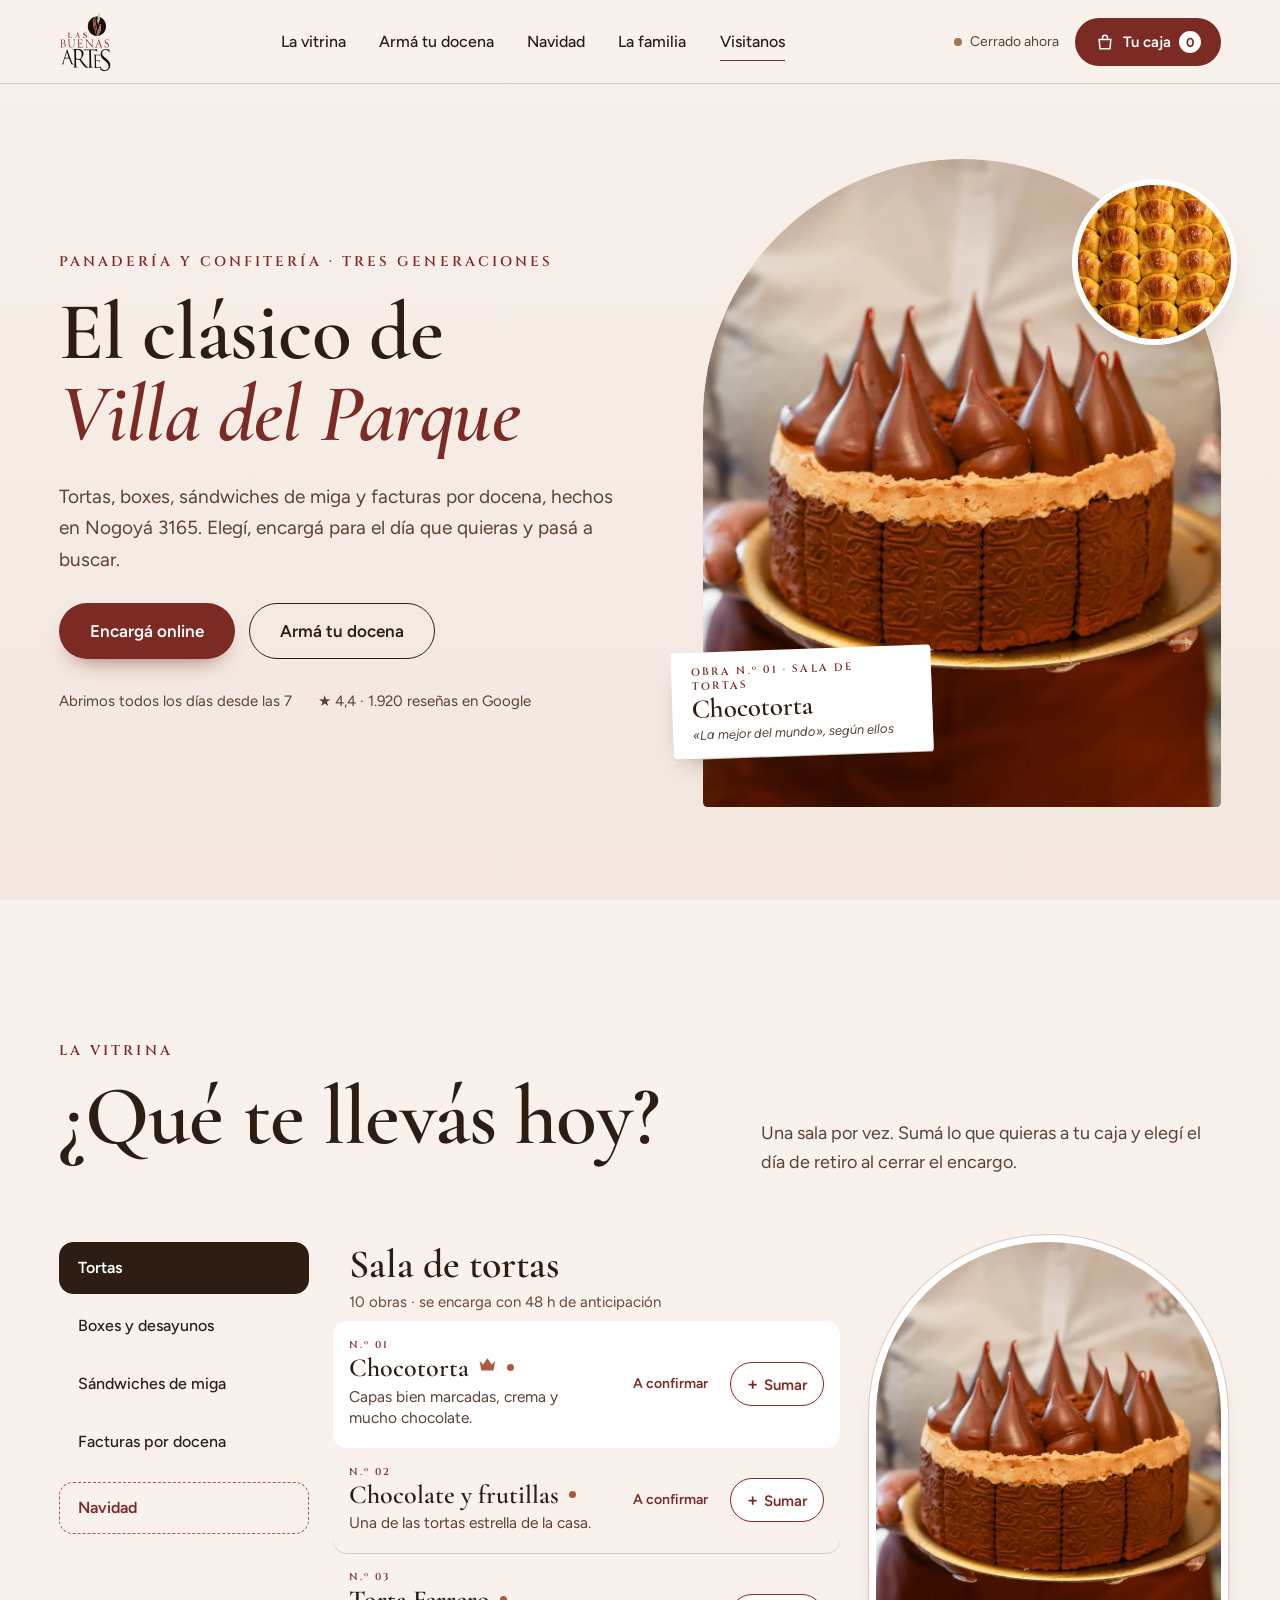
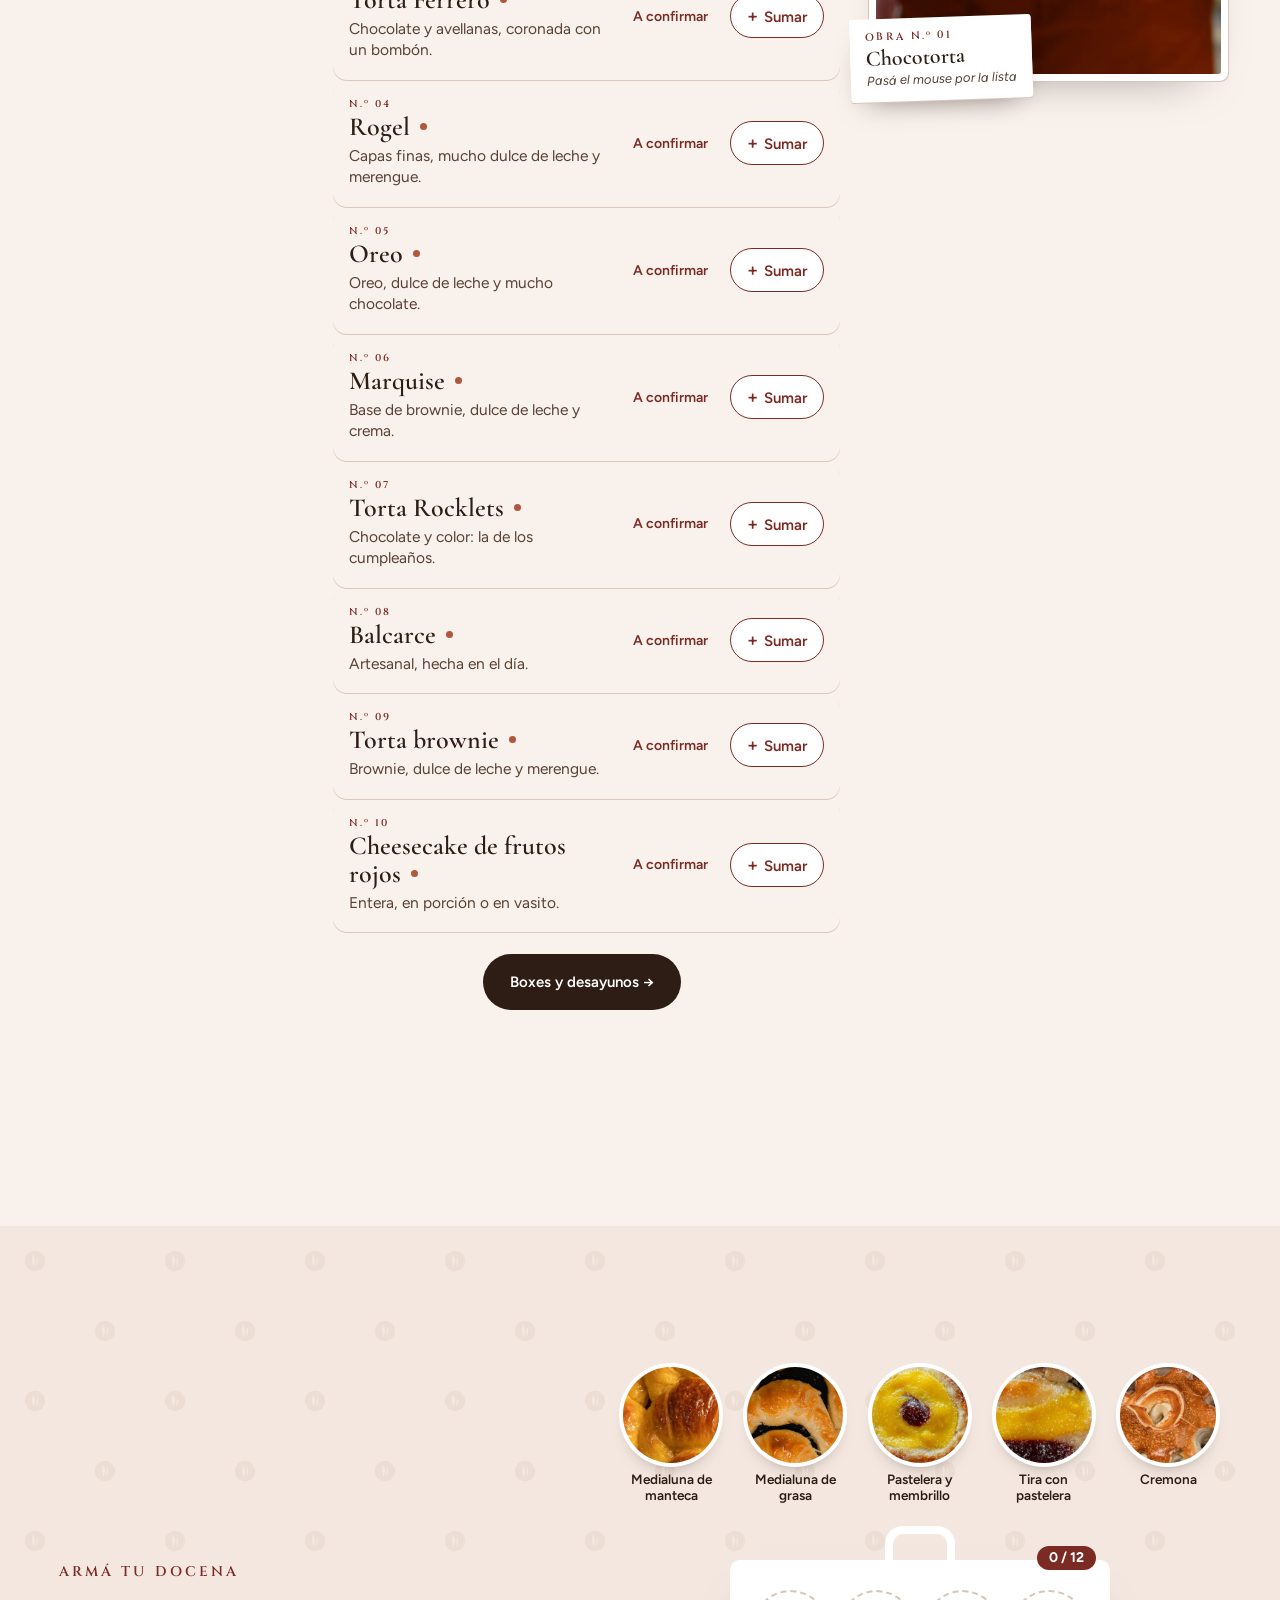
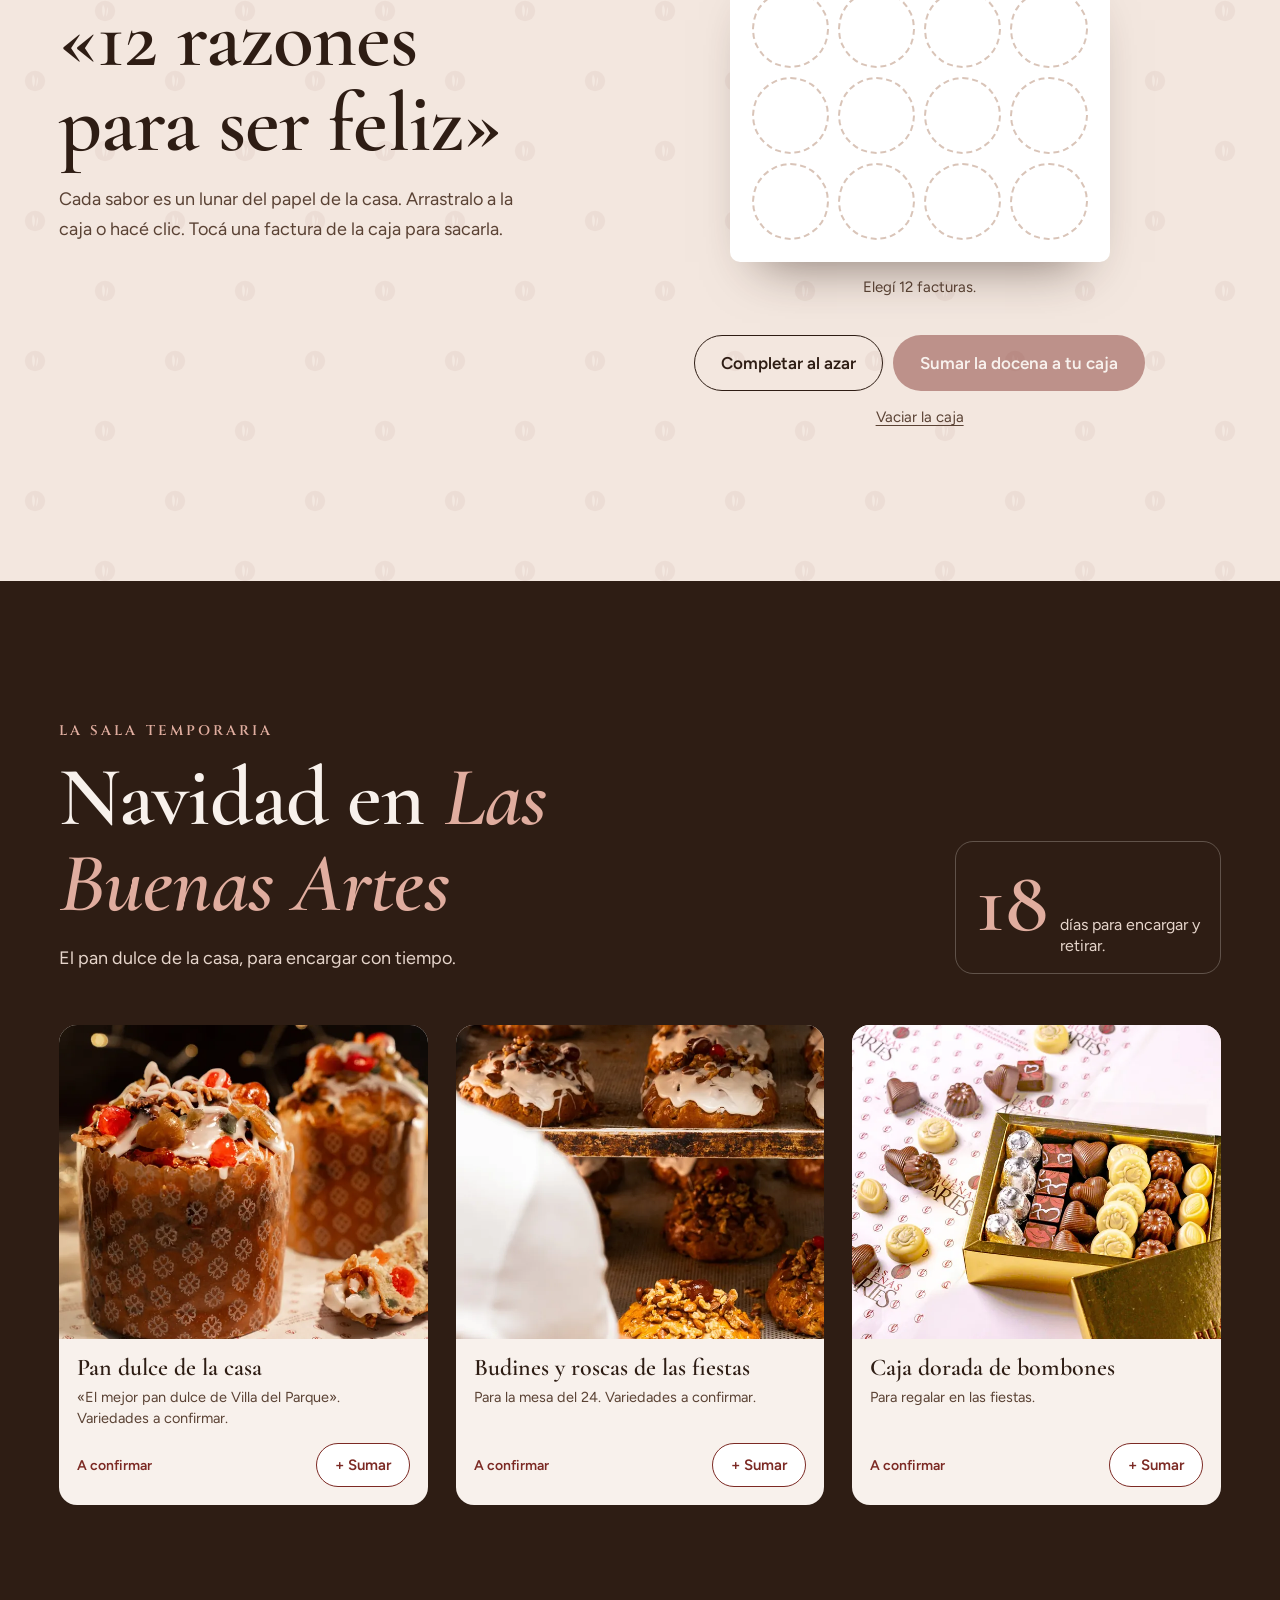
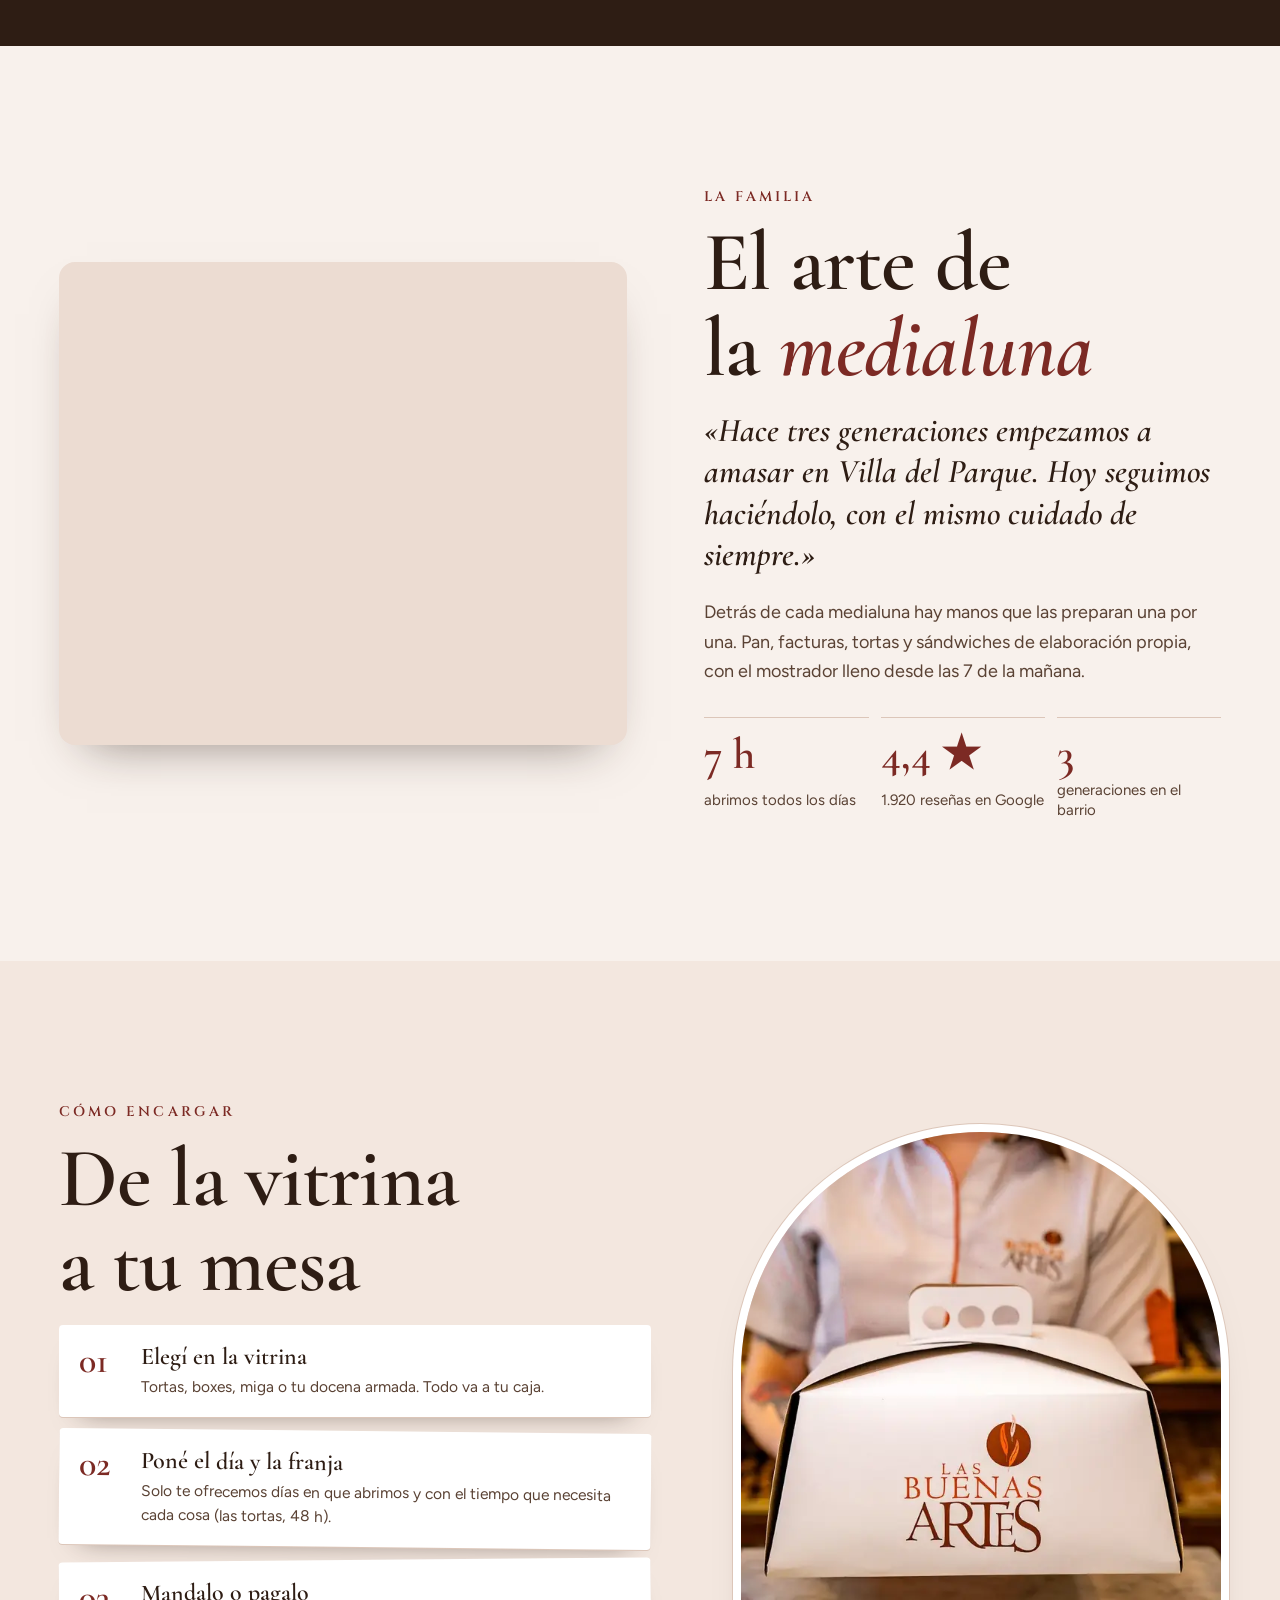
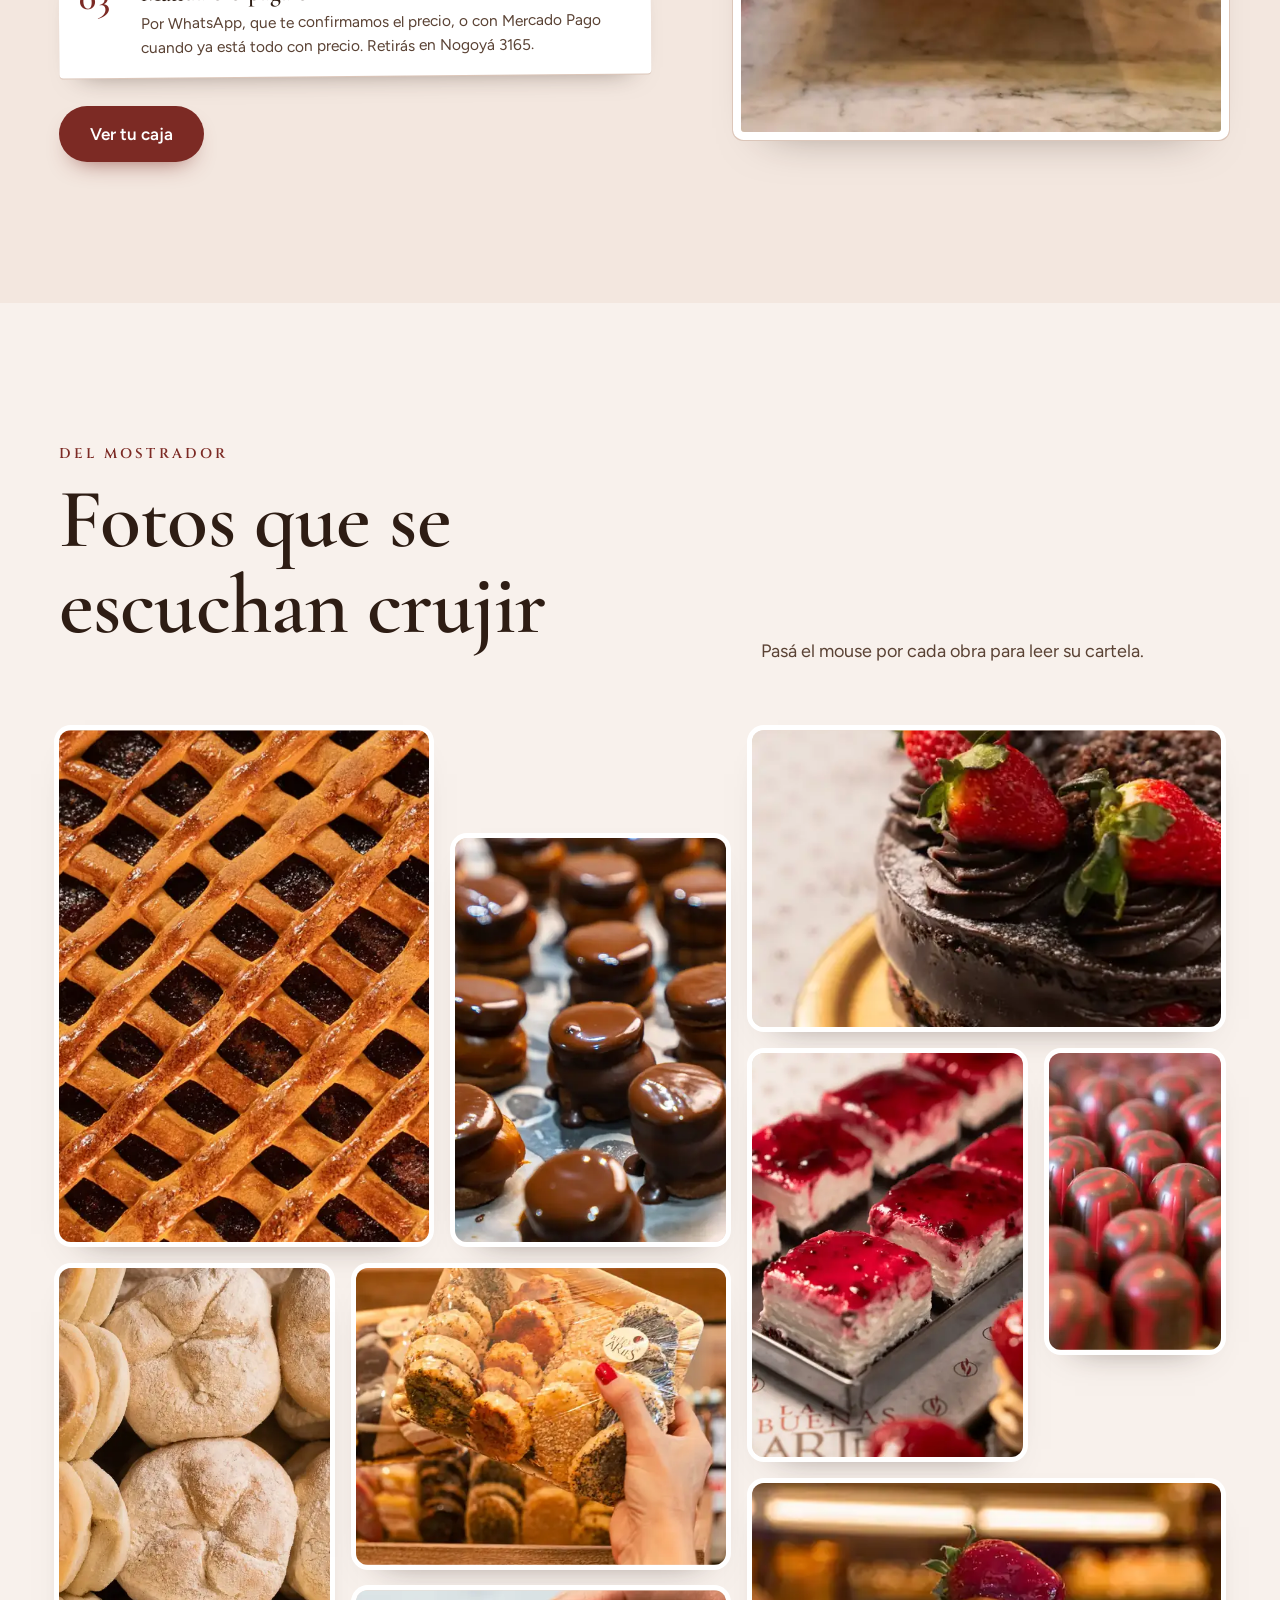
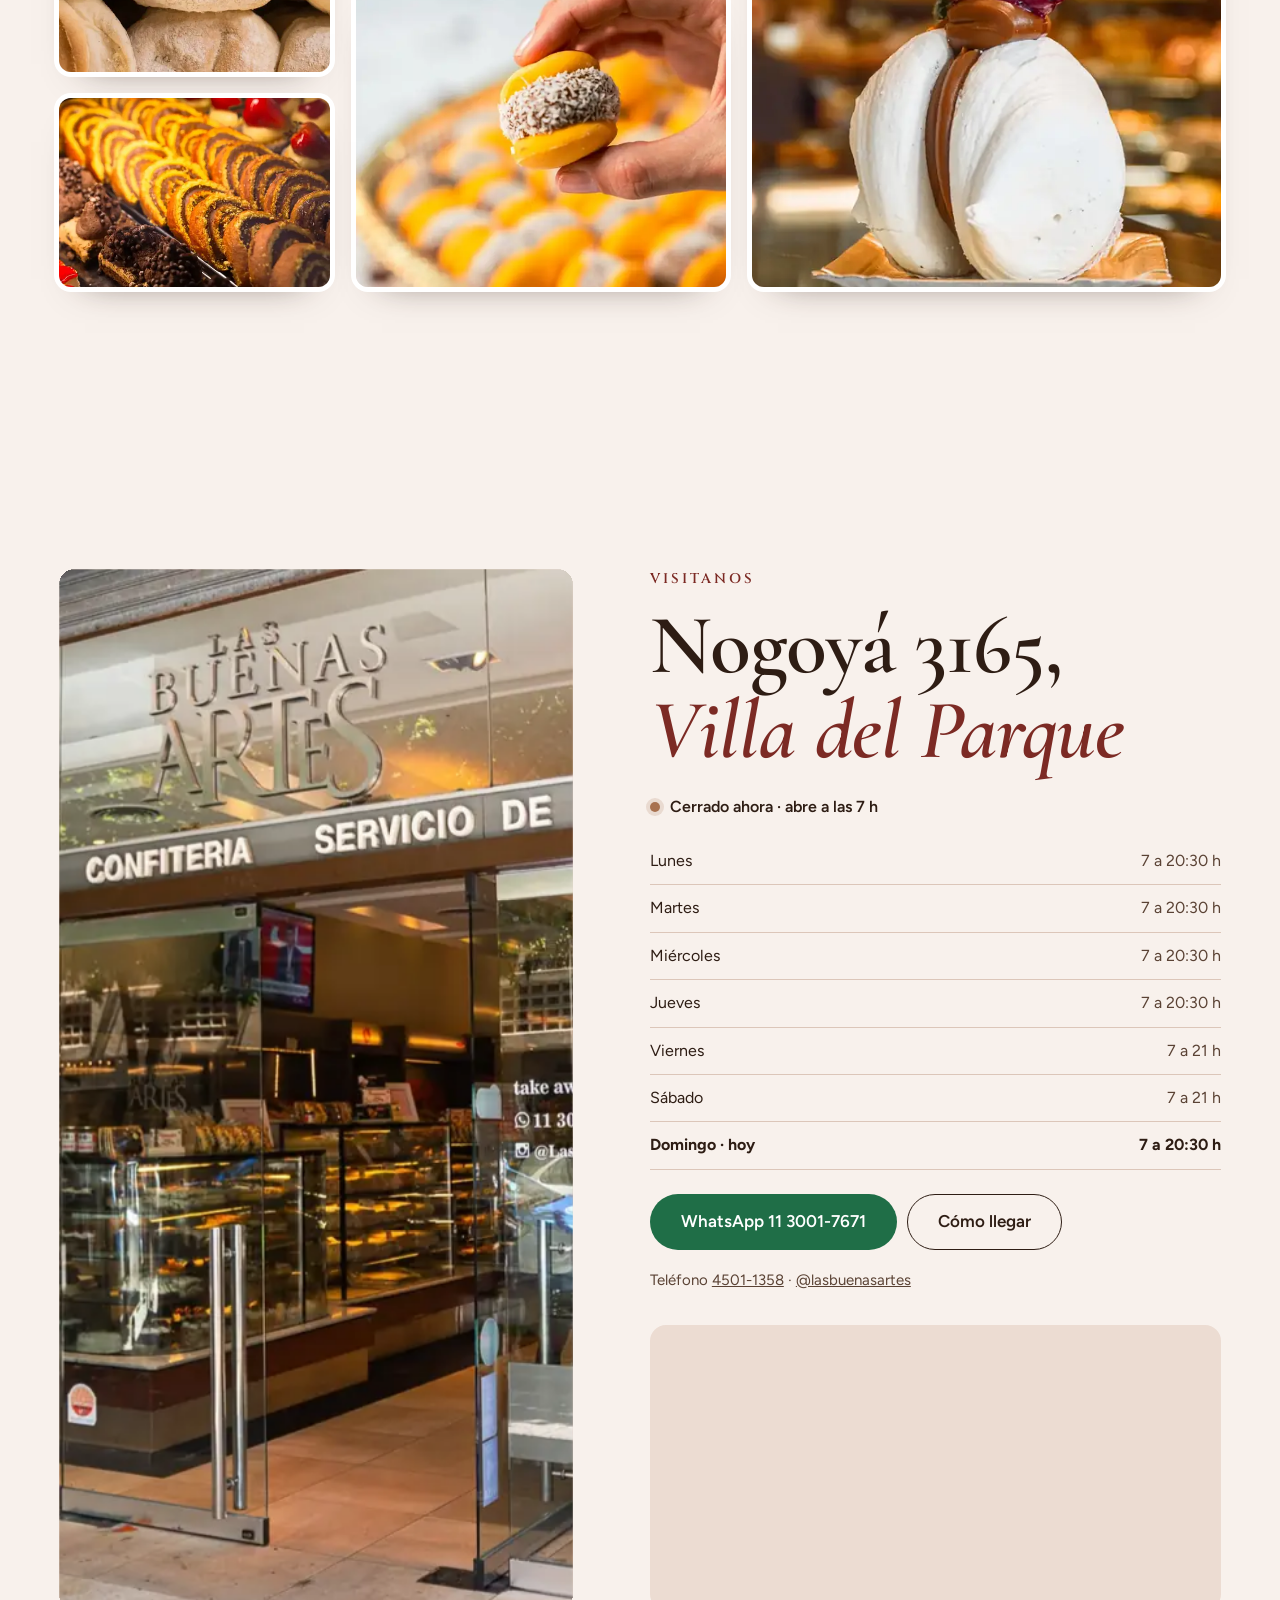
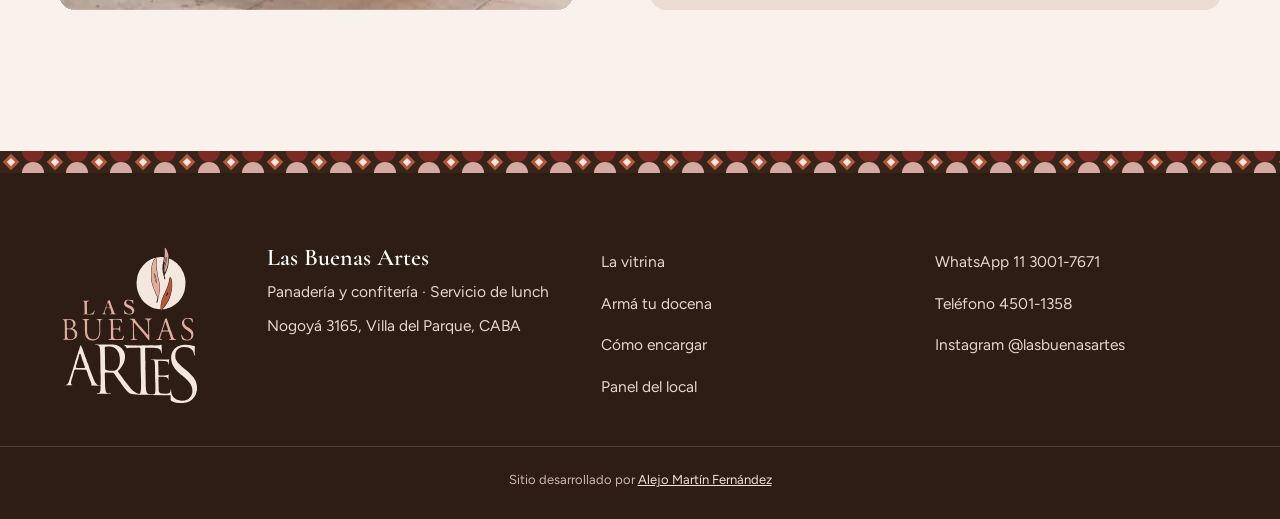
==== commit efa3fb22: "Intro: el logo se arma una sola vez (ícono + nombre). Fotos: miniaturas, srcset y loader con vista p" ====
--- a/index.html
+++ b/index.html
@@ -26,10 +26,9 @@
 <link rel="preconnect" href="https://fonts.googleapis.com">
 <link rel="preconnect" href="https://fonts.gstatic.com" crossorigin>
 <link rel="stylesheet" href="https://fonts.googleapis.com/css2?family=Cinzel:wght@600&family=Cormorant+Garamond:ital,wght@0,600;0,700;1,600&family=Figtree:wght@400;500;600;700&display=swap">
-<link rel="preload" as="image" href="img/d/hero-141-s.webp" media="(max-width: 899px)">
-<link rel="preload" as="image" href="img/d/hero-141.webp" media="(min-width: 900px)">
-<link rel="stylesheet" href="kit/kit.css?v=4">
-<link rel="stylesheet" href="css/style.css?v=4">
+<link rel="preload" as="image" imagesrcset="img/d/hero-141-s.webp 560w, img/d/hero-141.webp 1100w" imagesizes="(min-width: 900px) 34vw, 70vw" fetchpriority="high">
+<link rel="stylesheet" href="kit/kit.css?v=5">
+<link rel="stylesheet" href="css/style.css?v=5">
 </head>
 <body>
 
@@ -40,13 +39,7 @@
   <div class="intro__caja">
     <span class="intro__manija"></span>
     <div class="intro__frente">
-      <svg class="intro__sello" viewBox="0 0 64 64" aria-hidden="true">
-        <circle class="intro__circ" cx="32" cy="34" r="28"/>
-        <path class="intro__hoja1" d="M26 14c7 9 8 22 1 36-5-11-6-24-1-36z"/>
-        <path class="intro__hoja2" d="M39 22c5 8 4 19-3 28 0-9 1-19 3-28z"/>
-        <path class="intro__hoja3" d="M33 4c4 6 4 14 0 21-2-7-2-14 0-21z"/>
-      </svg>
-      <img class="intro__logo" src="img/logo.svg" alt="" width="465" height="535">
+      <svg class="intro__logo" viewBox="0 0 1860 2140" aria-hidden="true"><path class="lg-circ" fill="#1a110d" fill-rule="evenodd" d="M1266,384 L1272,421 L1295,498 L1297,498 L1296,482 L1290,456 L1278,421 L1274,400 L1268,393 L1268,385ZM1318,163 L1297,166 L1292,169 L1296,193 L1295,283 L1315,417 L1330,476 L1337,516 L1339,611 L1334,633 L1334,644 L1322,688 L1315,734 L1306,768 L1300,770 L1297,767 L1296,754 L1307,716 L1307,693 L1282,645 L1279,632 L1269,613 L1244,546 L1230,494 L1223,439 L1223,336 L1232,273 L1251,214 L1269,182 L1278,176 L1277,172 L1267,173 L1222,190 L1183,213 L1157,232 L1114,276 L1078,326 L1061,360 L1041,417 L1030,501 L1034,560 L1046,616 L1062,658 L1066,662 L1067,669 L1098,721 L1131,760 L1182,802 L1239,833 L1271,844 L1298,848 L1308,852 L1350,853 L1350,800 L1364,730 L1391,662 L1401,646 L1425,587 L1429,582 L1432,569 L1438,560 L1441,544 L1446,535 L1458,493 L1463,458 L1469,435 L1476,427 L1481,428 L1494,450 L1503,495 L1504,555 L1494,627 L1490,634 L1489,648 L1474,698 L1458,737 L1419,800 L1397,831 L1380,849 L1381,853 L1399,853 L1419,847 L1432,846 L1448,839 L1460,837 L1497,821 L1524,805 L1548,786 L1553,785 L1555,781 L1585,756 L1613,722 L1624,704 L1629,700 L1641,673 L1645,669 L1661,631 L1669,604 L1678,546 L1681,482 L1677,463 L1677,449 L1661,390 L1649,358 L1641,347 L1620,306 L1597,276 L1589,271 L1573,250 L1544,225 L1497,194 L1461,180 L1456,182 L1458,185 L1458,217 L1453,266 L1447,295 L1427,353 L1403,402 L1402,411 L1413,443 L1413,452 L1409,456 L1404,456 L1397,441 L1393,415 L1388,405 L1386,387 L1381,376 L1373,317 L1377,262 L1388,210 L1389,195 L1392,189 L1394,166 L1389,163 L1361,161Z"/><path class="lg-hoja lg-h1" fill="#7c2a24" fill-rule="evenodd" d="M1430,169 L1422,171 L1414,215 L1409,226 L1402,265 L1399,271 L1393,334 L1396,365 L1400,365 L1402,359 L1401,315 L1409,264 L1418,237 L1420,221 L1429,189ZM1283,166 L1282,179 L1273,185 L1255,217 L1236,276 L1227,339 L1227,436 L1234,491 L1253,558 L1273,610 L1283,629 L1286,642 L1310,687 L1312,698 L1316,698 L1330,641 L1330,630 L1335,608 L1334,529 L1326,479 L1311,420 L1303,361 L1297,337 L1291,286 L1290,178 L1287,166ZM1263,380 L1272,382 L1272,390 L1278,397 L1300,479 L1300,502 L1292,502 L1288,494 L1265,412 L1264,395 L1261,390Z"/><path class="lg-hoja lg-h2" fill="#b0573d" fill-rule="evenodd" d="M1480,434 L1474,436 L1470,447 L1462,496 L1452,532 L1445,547 L1442,563 L1436,572 L1433,585 L1429,590 L1405,649 L1395,665 L1368,733 L1358,776 L1354,808 L1354,854 L1358,859 L1357,878 L1361,878 L1364,862 L1368,858 L1375,857 L1376,846 L1393,828 L1446,749 L1465,709 L1485,645 L1499,565 L1500,521 L1498,489 L1494,478 L1490,453ZM1448,631 L1450,633 L1450,643 L1442,660 L1436,665 L1431,678 L1423,678 L1421,669 L1424,660 L1429,655 L1441,632Z"/><path class="lg-hoja lg-h3" fill="#d4a9a1" fill-rule="evenodd" d="M1406,38 L1404,41 L1406,112 L1402,155 L1405,157 L1395,230 L1403,230 L1409,211 L1417,167 L1424,163 L1432,163 L1436,166 L1434,193 L1425,225 L1423,241 L1414,268 L1406,319 L1407,354 L1415,354 L1429,319 L1443,273 L1449,221 L1448,175 L1454,170 L1452,127 L1437,75 L1416,39Z"/><path class="lg-n lg-n2" fill="#1a110d" fill-rule="evenodd" d="M82,1863 L83,1865 L179,1864 L170,1859 L161,1848 L159,1828 L173,1769 L177,1763 L201,1670 L209,1658 L215,1656 L356,1657 L365,1664 L382,1709 L385,1725 L397,1757 L402,1764 L402,1769 L430,1841 L431,1857 L426,1863 L426,1867 L545,1870 L553,1879 L551,1923 L546,1950 L540,1961 L532,1968 L503,1972 L503,1977 L554,1978 L583,1976 L689,1981 L692,1979 L690,1975 L655,1973 L642,1969 L629,1959 L620,1942 L613,1887 L608,1707 L611,1700 L619,1696 L721,1699 L735,1710 L788,1791 L823,1835 L830,1848 L874,1909 L912,1951 L928,1965 L951,1977 L992,1985 L1063,1989 L1220,1990 L1226,1993 L1406,1998 L1480,1996 L1484,2000 L1483,2054 L1485,2061 L1494,2073 L1533,2090 L1558,2096 L1598,2101 L1652,2101 L1661,2097 L1671,2098 L1692,2093 L1736,2076 L1768,2053 L1798,2020 L1809,1999 L1813,1996 L1821,1976 L1829,1939 L1833,1933 L1833,1876 L1828,1846 L1813,1802 L1783,1754 L1709,1679 L1706,1679 L1699,1670 L1686,1662 L1635,1619 L1577,1561 L1554,1525 L1550,1514 L1545,1490 L1548,1442 L1552,1426 L1557,1420 L1558,1413 L1565,1400 L1582,1381 L1594,1373 L1617,1362 L1632,1358 L1655,1356 L1693,1358 L1722,1364 L1729,1369 L1743,1373 L1773,1399 L1782,1411 L1795,1454 L1795,1466 L1800,1471 L1805,1462 L1803,1424 L1805,1345 L1800,1342 L1774,1340 L1732,1330 L1669,1327 L1638,1330 L1602,1339 L1574,1350 L1535,1379 L1511,1412 L1503,1428 L1493,1458 L1490,1482 L1490,1517 L1494,1534 L1494,1546 L1506,1586 L1530,1628 L1544,1648 L1583,1690 L1608,1711 L1612,1717 L1633,1731 L1668,1761 L1722,1815 L1749,1852 L1766,1890 L1767,1901 L1770,1905 L1772,1954 L1768,1976 L1758,2002 L1743,2025 L1720,2046 L1708,2054 L1674,2067 L1623,2070 L1613,2066 L1596,2065 L1561,2053 L1532,2033 L1509,2006 L1497,1981 L1491,1951 L1490,1922 L1487,1917 L1482,1928 L1481,1945 L1473,1960 L1465,1967 L1449,1974 L1413,1978 L1362,1975 L1345,1970 L1329,1953 L1325,1938 L1321,1783 L1323,1755 L1328,1750 L1358,1752 L1387,1751 L1429,1757 L1445,1771 L1452,1800 L1454,1796 L1454,1761 L1459,1718 L1457,1717 L1453,1723 L1442,1729 L1407,1733 L1330,1733 L1321,1726 L1321,1651 L1317,1546 L1326,1539 L1397,1541 L1429,1546 L1436,1549 L1449,1562 L1453,1573 L1454,1589 L1457,1591 L1461,1578 L1460,1547 L1465,1521 L1462,1517 L1447,1521 L1407,1523 L1378,1521 L1305,1523 L1227,1519 L1223,1523 L1225,1525 L1249,1526 L1256,1530 L1266,1540 L1271,1552 L1275,1606 L1278,1821 L1280,1830 L1281,1920 L1278,1961 L1274,1974 L1267,1982 L1248,1987 L1192,1981 L1174,1972 L1165,1961 L1158,1934 L1153,1880 L1149,1663 L1147,1654 L1149,1552 L1146,1532 L1144,1370 L1148,1365 L1248,1366 L1288,1369 L1313,1374 L1336,1386 L1349,1400 L1354,1411 L1357,1436 L1361,1439 L1364,1435 L1365,1370 L1364,1329 L1359,1326 L1354,1326 L1349,1330 L1328,1333 L1273,1336 L1241,1334 L1195,1334 L1185,1336 L1112,1334 L1095,1336 L1027,1336 L1019,1334 L1005,1336 L901,1334 L872,1325 L868,1329 L870,1336 L886,1350 L902,1371 L933,1366 L1035,1366 L1057,1364 L1075,1365 L1081,1375 L1086,1683 L1090,1794 L1090,1907 L1083,1961 L1072,1976 L1054,1976 L1034,1970 L1018,1962 L982,1936 L953,1907 L904,1843 L861,1792 L856,1782 L782,1683 L784,1674 L810,1647 L845,1600 L857,1572 L861,1568 L873,1525 L877,1493 L876,1462 L872,1441 L859,1408 L829,1368 L793,1342 L758,1330 L715,1323 L554,1321 L479,1322 L477,1324 L478,1327 L505,1329 L525,1337 L536,1349 L543,1368 L548,1445 L551,1682 L554,1752 L553,1857 L549,1866 L529,1866 L516,1862 L503,1854 L481,1828 L466,1799 L406,1644 L388,1586 L367,1537 L365,1526 L345,1477 L308,1370 L301,1358 L291,1331 L286,1332 L282,1345 L278,1350 L270,1381 L258,1412 L242,1469 L238,1474 L233,1496 L214,1550 L209,1574 L134,1809 L125,1830 L114,1846 L100,1858ZM277,1446 L282,1446 L288,1454 L317,1544 L325,1561 L335,1597 L345,1620 L345,1627 L338,1634 L237,1634 L228,1632 L223,1626 L229,1596 L234,1585 L249,1528 L253,1521 L269,1456ZM617,1353 L627,1353 L641,1349 L681,1349 L724,1360 L750,1376 L770,1395 L795,1437 L806,1485 L809,1515 L809,1552 L803,1589 L798,1598 L794,1615 L781,1637 L766,1655 L749,1665 L736,1670 L717,1672 L661,1670 L656,1667 L640,1666 L626,1661 L613,1650 L609,1365 L612,1357Z"/><path class="lg-n lg-n1" fill="#7c2a24" fill-rule="evenodd" d="M179,990 L138,984 L60,986 L46,989 L46,995 L63,997 L72,1006 L77,1031 L78,1237 L74,1246 L68,1252 L54,1258 L55,1263 L83,1261 L154,1263 L181,1259 L216,1242 L229,1228 L238,1213 L242,1193 L242,1174 L240,1162 L233,1146 L212,1123 L188,1114 L183,1109 L184,1102 L208,1084 L217,1068 L219,1059 L217,1027 L209,1011 L200,1002ZM111,1120 L146,1119 L171,1126 L184,1134 L201,1154 L210,1177 L210,1209 L205,1225 L188,1245 L166,1254 L135,1254 L123,1249 L113,1238 L106,1216 L105,1128ZM114,993 L130,992 L156,997 L174,1010 L185,1027 L190,1055 L186,1080 L173,1098 L158,1106 L136,1110 L115,1110 L105,1104 L102,1007 L105,999ZM580,983 L498,984 L498,988 L501,990 L518,993 L525,1000 L530,1012 L535,1059 L536,1152 L534,1172 L527,1205 L510,1233 L487,1249 L466,1254 L432,1251 L407,1238 L389,1216 L377,1182 L373,1150 L373,1007 L378,996 L401,989 L403,984 L311,985 L313,990 L332,993 L341,1006 L343,1018 L344,1144 L350,1199 L363,1231 L390,1256 L422,1267 L461,1268 L492,1260 L512,1248 L527,1232 L542,1202 L548,1166 L547,1040 L550,1006 L553,998 L559,993 L580,988ZM833,982 L659,983 L659,989 L669,990 L682,998 L686,1005 L689,1023 L690,1240 L683,1250 L676,1254 L658,1255 L655,1257 L655,1262 L843,1263 L850,1261 L864,1217 L864,1205 L858,1207 L844,1232 L829,1247 L817,1251 L762,1252 L743,1249 L729,1240 L723,1228 L720,1197 L720,1134 L725,1123 L746,1121 L787,1123 L799,1130 L807,1157 L813,1157 L814,1142 L812,1073 L807,1074 L803,1083 L801,1099 L789,1109 L728,1110 L720,1105 L717,1008 L719,998 L723,993 L730,991 L796,993 L809,998 L820,1007 L830,1033 L836,1035 L838,1033 L837,1007 L834,1001ZM1232,978 L1143,978 L1141,980 L1142,986 L1164,989 L1177,1003 L1178,1018 L1181,1025 L1186,1187 L1181,1194 L1177,1194 L1092,1094 L1065,1066 L1014,1000 L1004,981 L948,979 L939,981 L940,987 L957,990 L968,996 L977,1007 L981,1023 L981,1097 L983,1107 L982,1237 L974,1252 L954,1256 L952,1258 L953,1263 L1034,1264 L1038,1262 L1037,1255 L1016,1253 L1010,1250 L1005,1244 L1001,1230 L997,1184 L995,1042 L1001,1035 L1149,1210 L1159,1225 L1189,1259 L1192,1266 L1200,1266 L1201,1206 L1199,1197 L1196,1036 L1198,1014 L1202,996 L1211,989 L1229,985ZM1430,972 L1426,972 L1407,988 L1405,1004 L1390,1045 L1386,1063 L1327,1232 L1316,1249 L1308,1254 L1292,1255 L1288,1258 L1289,1263 L1336,1262 L1367,1264 L1371,1261 L1371,1256 L1352,1254 L1345,1248 L1345,1234 L1366,1159 L1377,1150 L1449,1149 L1460,1156 L1487,1240 L1487,1245 L1481,1253 L1460,1257 L1462,1263 L1553,1264 L1559,1261 L1557,1255 L1543,1254 L1534,1250 L1525,1241 L1519,1230 L1489,1142 L1485,1137ZM1417,1026 L1420,1030 L1422,1046 L1450,1129 L1440,1136 L1382,1135 L1377,1131 L1377,1127 L1401,1057 L1408,1031ZM1740,970 L1699,970 L1678,975 L1665,982 L1650,996 L1639,1015 L1634,1034 L1634,1047 L1638,1066 L1647,1084 L1658,1098 L1674,1113 L1732,1152 L1745,1166 L1754,1181 L1758,1195 L1758,1214 L1755,1227 L1748,1239 L1737,1250 L1724,1256 L1705,1259 L1693,1258 L1678,1253 L1662,1243 L1652,1233 L1634,1201 L1633,1193 L1625,1192 L1624,1205 L1634,1251 L1654,1262 L1696,1269 L1716,1269 L1740,1262 L1768,1243 L1782,1216 L1785,1199 L1785,1179 L1779,1153 L1769,1137 L1737,1108 L1694,1082 L1671,1057 L1661,1035 L1665,1005 L1672,994 L1690,981 L1705,978 L1729,980 L1745,988 L1762,1006 L1769,1027 L1776,1028 L1778,1026 L1777,1000 L1772,979ZM397,739 L366,742 L317,740 L317,744 L323,745 L336,759 L339,775 L341,900 L337,913 L327,919 L328,924 L340,922 L452,923 L459,921 L476,869 L470,871 L454,897 L437,910 L407,917 L380,916 L373,911 L370,768 L373,757 L384,747 L396,744ZM675,734 L666,734 L646,743 L645,765 L611,850 L598,889 L590,906 L580,915 L571,918 L571,922 L626,922 L624,916 L609,907 L607,891 L621,846 L630,839 L677,840 L681,844 L697,893 L697,905 L689,914 L675,917 L675,921 L755,921 L754,915 L742,911 L733,901 L725,873 L693,792 L689,773ZM651,769 L657,773 L673,821 L673,828 L668,833 L633,833 L629,830 L630,821 L641,785ZM904,729 L882,739 L871,751 L865,772 L865,785 L869,798 L875,808 L888,821 L944,849 L957,858 L969,874 L972,890 L969,899 L958,910 L947,914 L922,914 L907,909 L890,897 L877,884 L868,865 L863,864 L870,917 L890,916 L929,924 L950,924 L955,921 L965,920 L983,909 L996,893 L1000,879 L1000,865 L996,850 L982,830 L972,822 L907,788 L899,780 L893,769 L893,759 L897,747 L906,739 L919,735 L939,737 L960,749 L977,767 L982,780 L989,781 L986,765 L987,739 L984,736 L972,736 L937,728Z"/></svg>
     </div>
   </div>
 </div>
@@ -111,7 +104,7 @@
         <figure class="arco arco--hero">
           <picture>
             <source media="(min-width: 900px)" srcset="img/d/hero-141.webp" width="1100" height="1375">
-            <img src="img/d/hero-141-s.webp" alt="Chocotorta de Las Buenas Artes, sostenida frente al delantal con el logo" width="560" height="700" fetchpriority="high" decoding="async">
+            <img src="img/d/hero-141-s.webp" srcset="img/d/hero-141-s.webp 560w, img/d/hero-141.webp 1100w" sizes="(min-width: 900px) 34vw, 70vw" alt="Chocotorta de Las Buenas Artes, sostenida frente al delantal con el logo" width="560" height="700" fetchpriority="high" decoding="async">
           </picture>
         </figure>
         <figure class="hero__circulo" aria-hidden="true"><img src="img/d/hero-110-s.webp" alt="" width="560" height="700" decoding="async"></figure>
@@ -198,7 +191,7 @@
       <figure class="familia__foto revela">
         <picture>
           <source media="(min-width: 900px)" srcset="img/d/medialunas-h.webp" width="1400" height="1050">
-          <img src="img/d/medialunas-v.webp" alt="Bandeja de medialunas recién horneadas" width="800" height="1421" loading="lazy" decoding="async">
+          <img src="img/d/medialunas-v-m.webp" srcset="img/d/medialunas-v-m.webp 640w, img/d/medialunas-v.webp 800w" sizes="(min-width: 900px) 40vw, 92vw" alt="Bandeja de medialunas recién horneadas" width="800" height="1421" loading="lazy" decoding="async">
         </picture>
       </figure>
       <div class="familia__txt">
@@ -228,7 +221,7 @@
         </ol>
         <button type="button" class="btn btn--pri reveal" data-kit-open="carrito">Ver tu caja</button>
       </div>
-      <figure class="encargar__foto revela"><img src="img/d/delantal-caja.webp" alt="La caja blanca con manija de Las Buenas Artes, en manos de alguien con el delantal de la casa" width="1100" height="1375" loading="lazy" decoding="async"></figure>
+      <figure class="encargar__foto revela"><img src="img/d/delantal-caja-m.webp" srcset="img/d/delantal-caja-m.webp 640w, img/d/delantal-caja.webp 1100w" sizes="(min-width: 900px) 40vw, 92vw" alt="La caja blanca con manija de Las Buenas Artes, en manos de alguien con el delantal de la casa" width="1100" height="1375" loading="lazy" decoding="async"></figure>
     </div>
   </section>
 
@@ -251,7 +244,7 @@
   <!-- VISITANOS -->
   <section class="sec visitanos" id="visitanos" aria-labelledby="visitanos-t">
     <div class="cont visitanos__in">
-      <figure class="visitanos__foto revela"><img src="img/d/frente.webp" alt="Frente de Las Buenas Artes: panadería, confitería, servicio de lunch" width="1100" height="1375" loading="lazy" decoding="async"></figure>
+      <figure class="visitanos__foto revela"><img src="img/d/frente-m.webp" srcset="img/d/frente-m.webp 640w, img/d/frente.webp 1100w" sizes="(min-width: 900px) 40vw, 92vw" alt="Frente de Las Buenas Artes: panadería, confitería, servicio de lunch" width="1100" height="1375" loading="lazy" decoding="async"></figure>
       <div class="visitanos__datos">
         <p class="kicker reveal">Visitanos</p>
         <h2 class="sec__t reveal" id="visitanos-t">Nogoyá 3165, <em>Villa del Parque</em></h2>
@@ -296,6 +289,6 @@
   <p class="pie__credito">Sitio desarrollado por <a href="https://alejomfernandez.com.ar" target="_blank" rel="noopener">Alejo Martín Fernández</a></p>
 </footer>
 
-<script type="module" src="js/main.js?v=4"></script>
+<script type="module" src="js/main.js?v=5"></script>
 </body>
 </html>
--- a/kit/kit.css
+++ b/kit/kit.css
@@ -321,3 +321,16 @@
 
 /* botón de carrito propio de la demo ([data-kit-target]) */
 .kit-bump { animation: kit-bump .45s var(--kit-ease); }
+
+/* cargador de imágenes (core/imagenes.js): nunca un hueco gris mientras baja una foto */
+img.kit-ph.kit-ph {
+  background:
+    linear-gradient(100deg, transparent 32%, rgba(255, 255, 255, .42) 50%, transparent 68%) 0 0 / 260% 100% no-repeat,
+    var(--kit-lqip, none) center / cover no-repeat,
+    color-mix(in srgb, var(--kit-primary, #8a7b70) 14%, var(--kit-surface, #f1ebe6));
+  animation: kit-ph 1.25s linear infinite;
+}
+img.kit-ph--ok { animation: kit-ph-in .6s cubic-bezier(.2, .7, .2, 1); }
+@keyframes kit-ph { from { background-position: 130% 0, center, 0 0; } to { background-position: -30% 0, center, 0 0; } }
+@keyframes kit-ph-in { from { filter: blur(14px) saturate(1.2); opacity: .55; } to { filter: none; opacity: 1; } }
+@media (prefers-reduced-motion: reduce) { img.kit-ph.kit-ph { animation: none; } img.kit-ph--ok { animation: none; } }
--- a/css/style.css
+++ b/css/style.css
@@ -85,27 +85,23 @@
   opacity: 0; transform: translateY(18px) scale(.94); transition: opacity .35s, transform .5s var(--ease); }
 .intro__manija { position: absolute; left: 50%; top: -38px; width: 66px; height: 44px; margin-left: -33px; border: 8px solid #fff; border-bottom: 0; border-radius: 18px 18px 0 0; filter: drop-shadow(0 -1px 0 #e7d7cd); }
 .intro__frente { position: absolute; inset: 0; display: grid; place-items: center; }
-.intro__sello { position: absolute; width: 74px; top: 22px; left: 50%; margin-left: -37px; overflow: visible; }
-.intro__sello * { fill: transparent; stroke-width: 1.6; stroke-linejoin: round; }
-.intro__circ { stroke: #1a110d; stroke-dasharray: 180; stroke-dashoffset: 180; transition: stroke-dashoffset .5s var(--ease), fill .3s .35s; }
-.intro__hoja1 { stroke: var(--bordo); stroke-dasharray: 90; stroke-dashoffset: 90; transition: stroke-dashoffset .4s .18s, fill .25s .5s; }
-.intro__hoja2 { stroke: var(--espiga); stroke-dasharray: 70; stroke-dashoffset: 70; transition: stroke-dashoffset .4s .26s, fill .25s .55s; }
-.intro__hoja3 { stroke: var(--rosa); stroke-dasharray: 50; stroke-dashoffset: 50; transition: stroke-dashoffset .4s .32s, fill .25s .6s; }
-.intro__logo { position: absolute; width: 112px; left: 50%; margin-left: -56px; top: 30px; clip-path: inset(0 100% 0 0); transition: clip-path .45s var(--ease); }
-/* pasos (las clases las pone main.js) */
+.intro__logo { position: absolute; width: 100px; height: auto; left: 50%; margin-left: -50px; top: 26px; overflow: visible; }
+.intro__logo path { transform-box: fill-box; }
+.lg-circ { transform-origin: 50% 50%; transform: scale(.2); opacity: 0; transition: transform .5s cubic-bezier(.3, 1.4, .5, 1), opacity .2s; }
+.lg-hoja { transform-origin: 50% 100%; transform: translateY(18%) scaleY(.4); opacity: 0; transition: transform .45s var(--ease), opacity .25s; }
+.lg-h1 { transition-delay: .16s; } .lg-h2 { transition-delay: .24s; } .lg-h3 { transition-delay: .32s; }
+.lg-n { clip-path: inset(0 100% 0 0); transition: clip-path .45s var(--ease); }
+.lg-n1 { transition-delay: .26s; } .lg-n2 { transition-delay: .4s; }
 .intro.p1 .intro__caja { opacity: 1; transform: none; }
-.intro.p2 .intro__sello * { stroke-dashoffset: 0; }
-.intro.p2 .intro__circ { fill: #1a110d; } .intro.p2 .intro__hoja1 { fill: var(--bordo); } .intro.p2 .intro__hoja2 { fill: var(--espiga); } .intro.p2 .intro__hoja3 { fill: var(--rosa); }
-.intro.p3 .intro__sello { opacity: 0; transition: opacity .2s; }
-.intro.p3 .intro__logo { clip-path: inset(0 0 0 0); }
+.intro.p2 .lg-circ, .intro.p2 .lg-hoja { transform: none; opacity: 1; }
+.intro.p2 .lg-n { clip-path: inset(0 -2% 0 0); }
 .intro.p4 .intro__caja { opacity: 0; transform: scale(1.08); transition: opacity .3s, transform .4s var(--ease); }
 .intro.p4 .intro__hoja--izq { transform: translateX(-101%); }
 .intro.p4 .intro__hoja--der { transform: translateX(101%); }
 @media (min-width: 1024px) {
   .intro__caja { width: 220px; height: 220px; margin: -92px 0 0 -110px; }
   .intro__manija { width: 86px; margin-left: -43px; top: -48px; height: 56px; border-width: 10px; }
-  .intro__sello { width: 96px; margin-left: -48px; top: 30px; }
-  .intro__logo { width: 150px; margin-left: -75px; top: 36px; }
+  .intro__logo { width: 132px; margin-left: -66px; top: 34px; }
   .intro__hoja { transition-duration: .8s; }
 }
 @keyframes intro-seguro { to { opacity: 0; visibility: hidden; } }
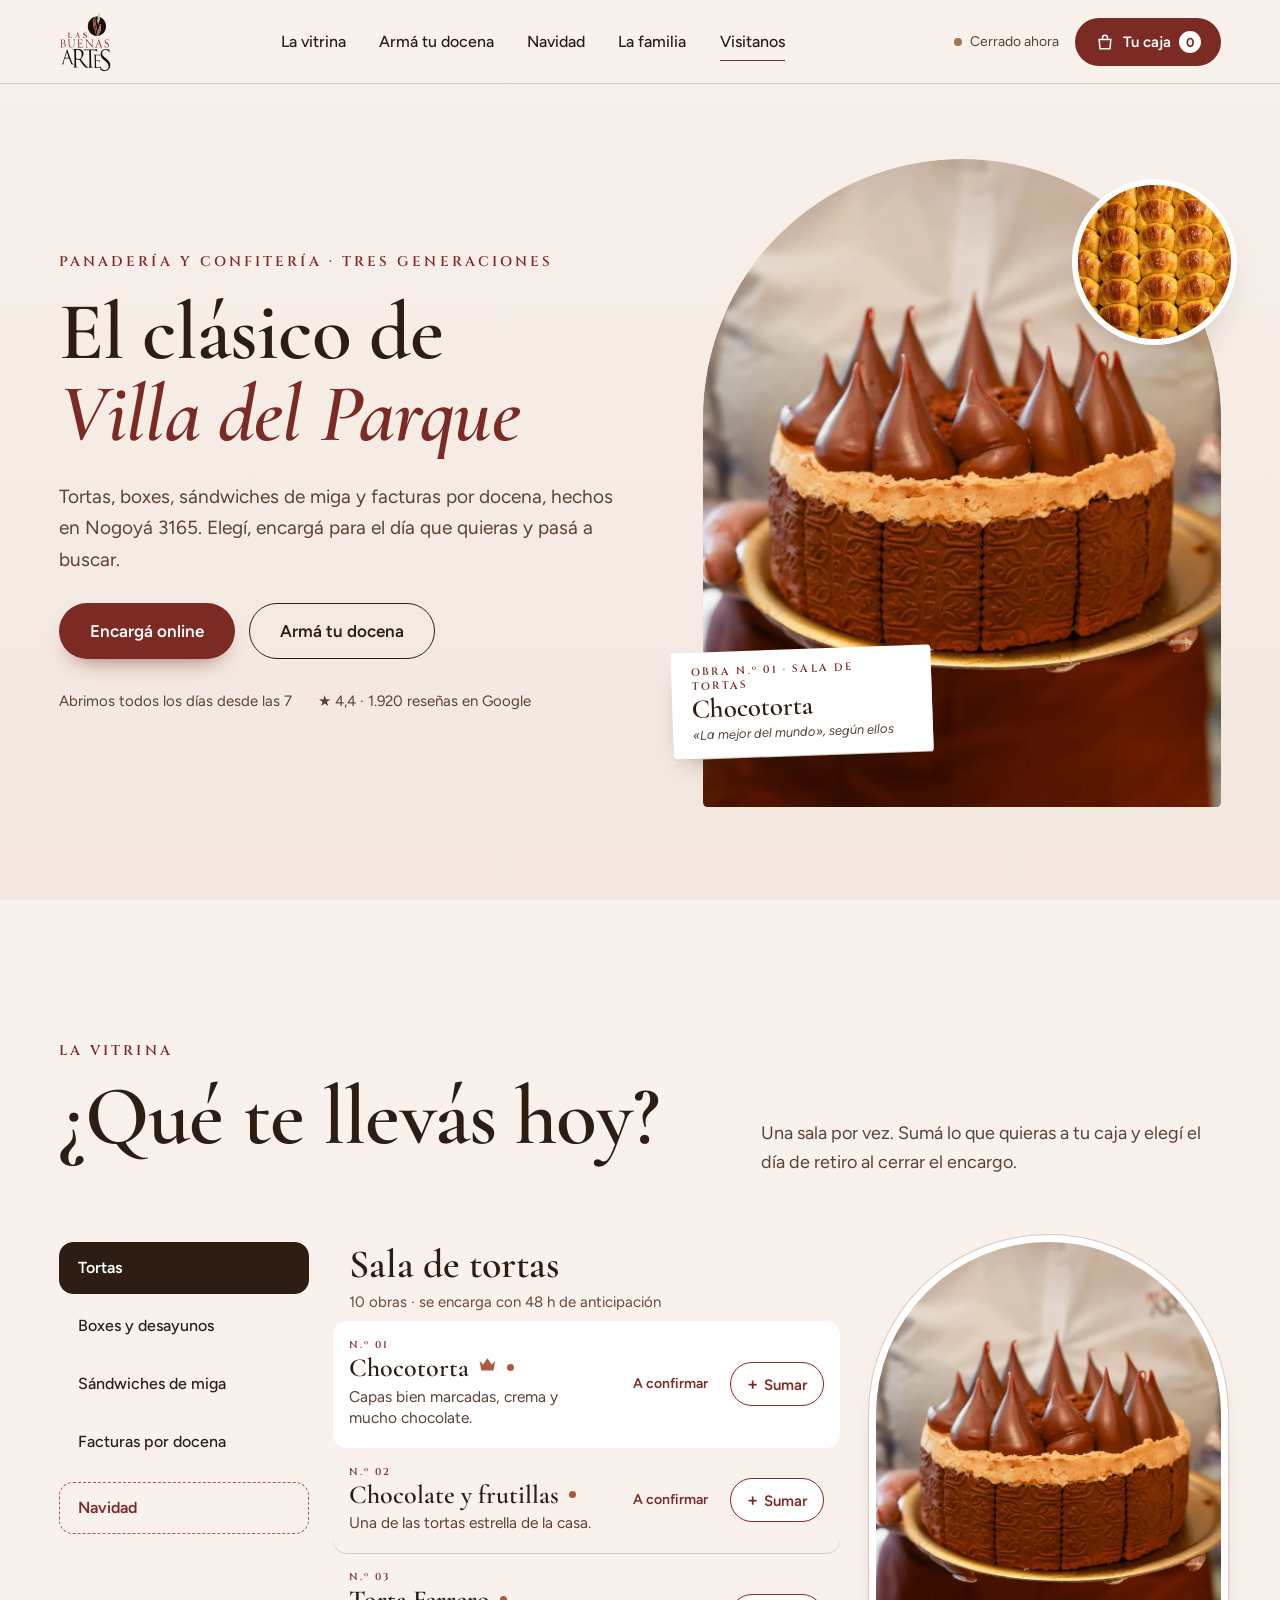
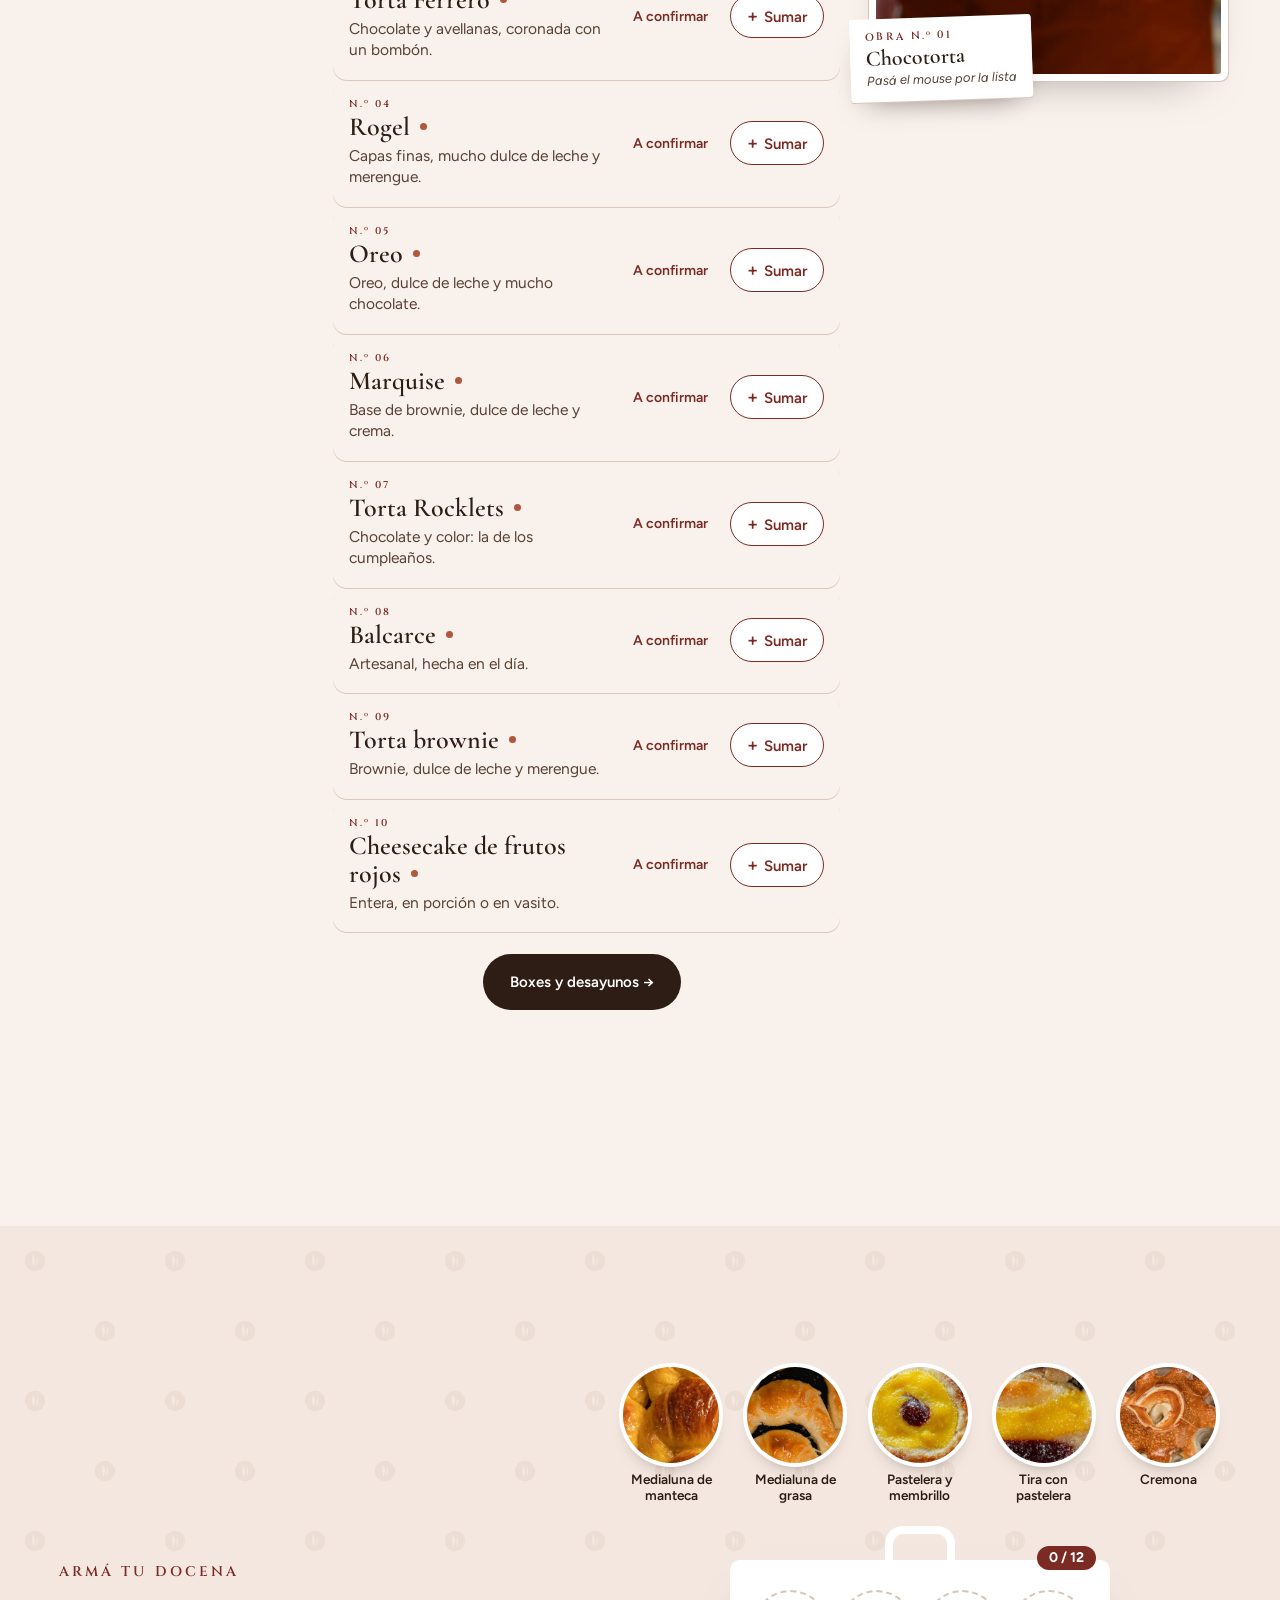
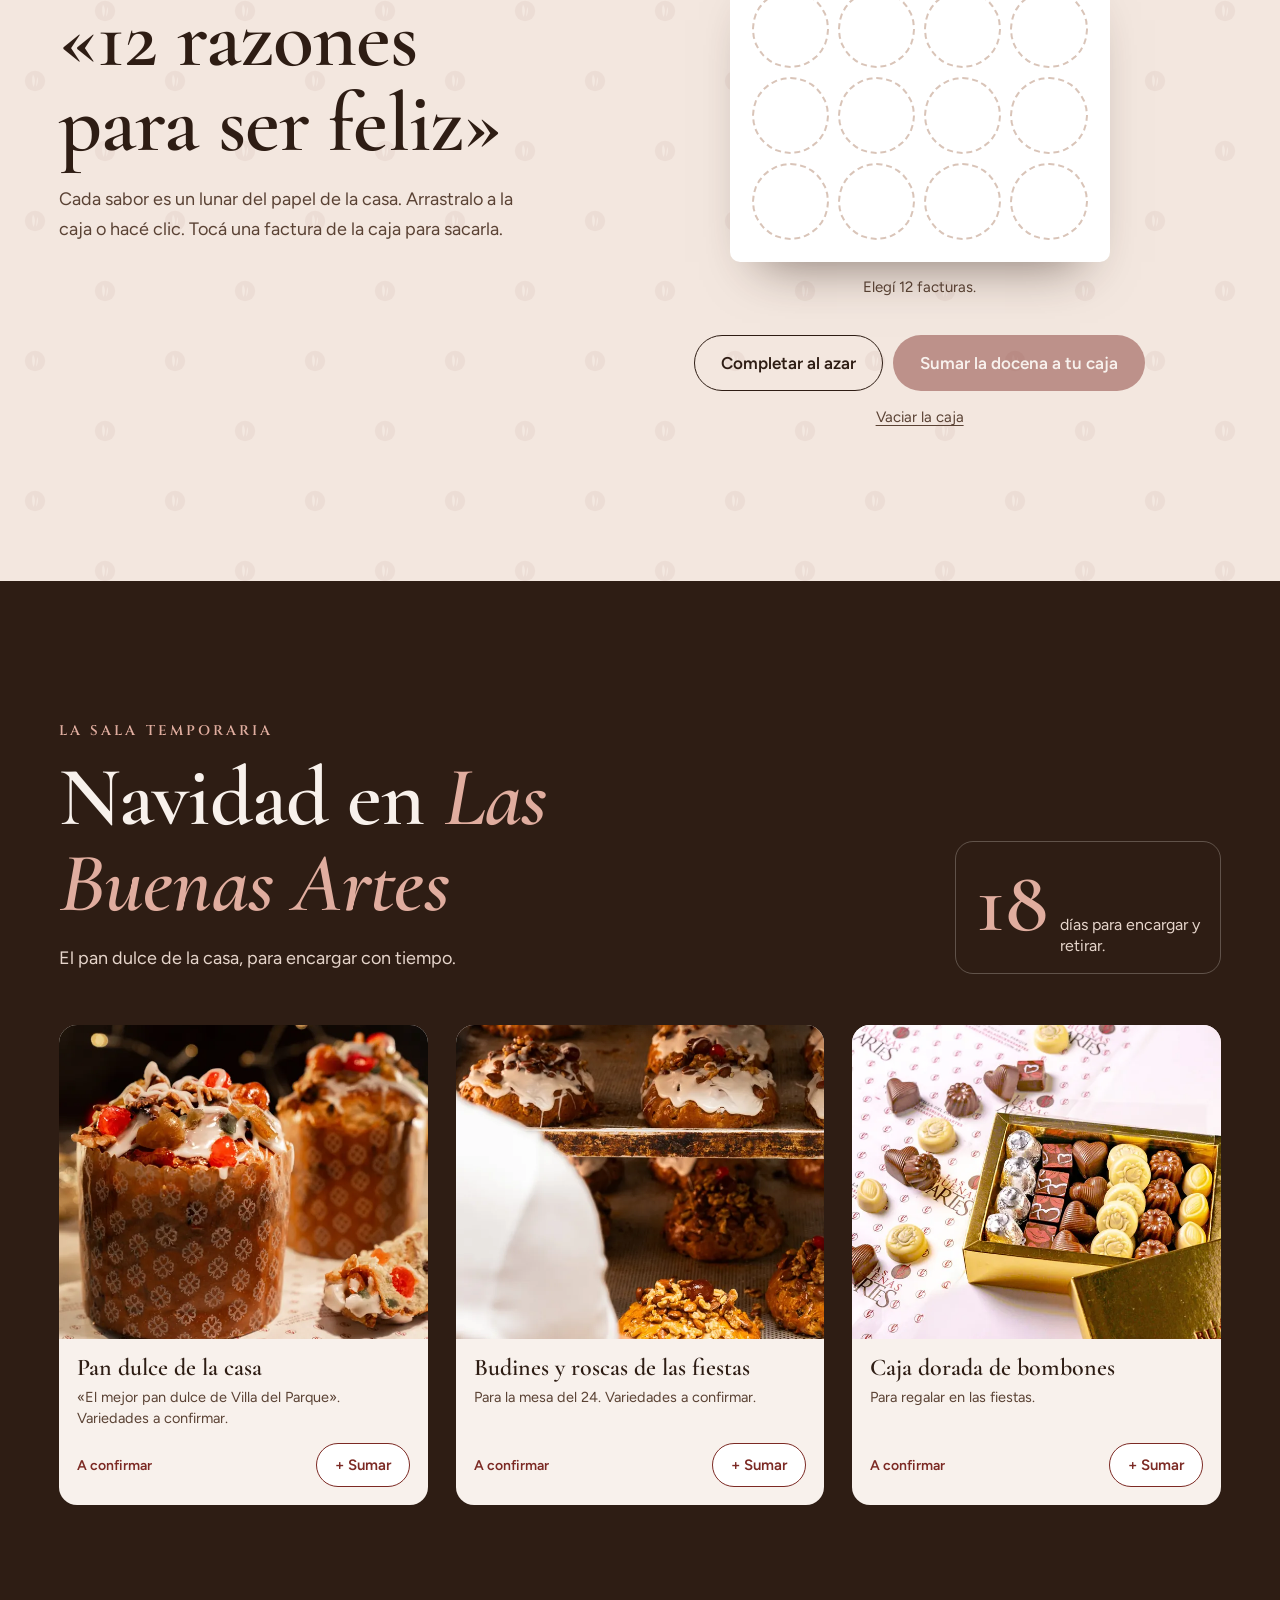
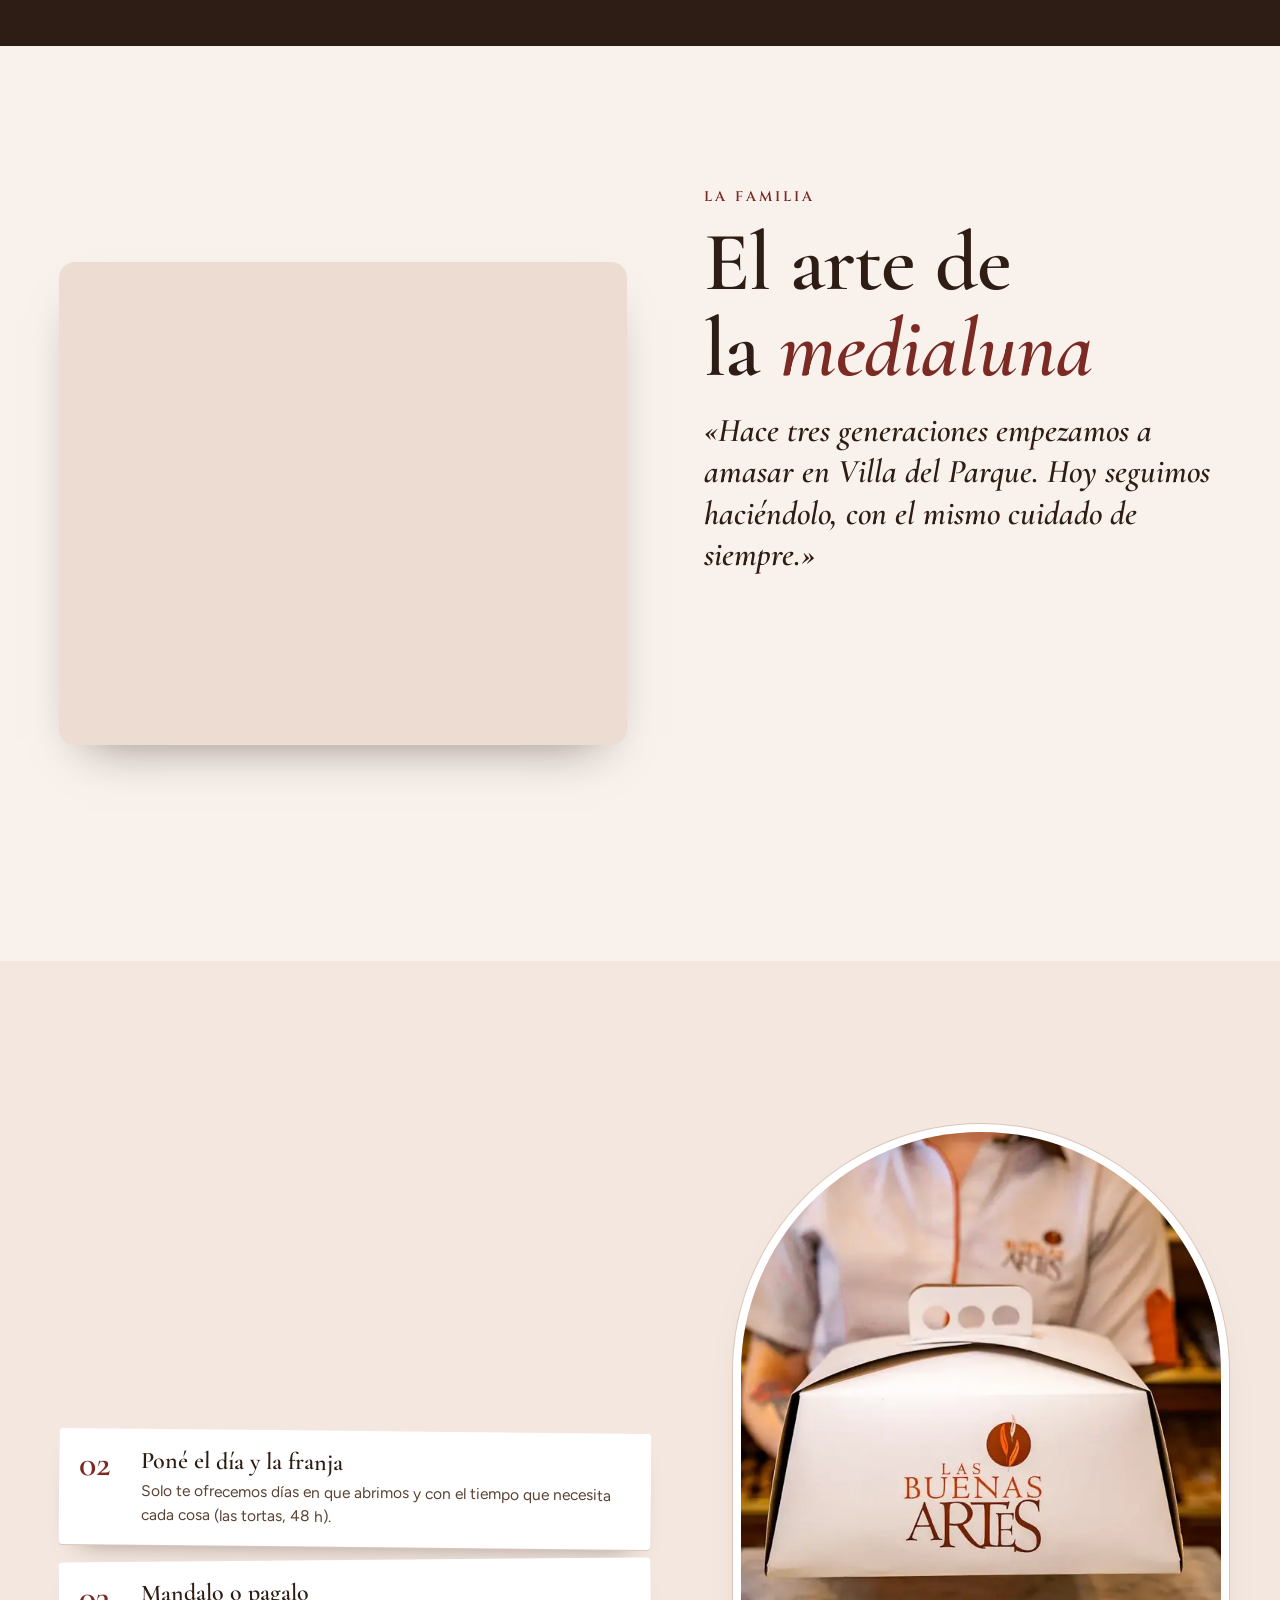
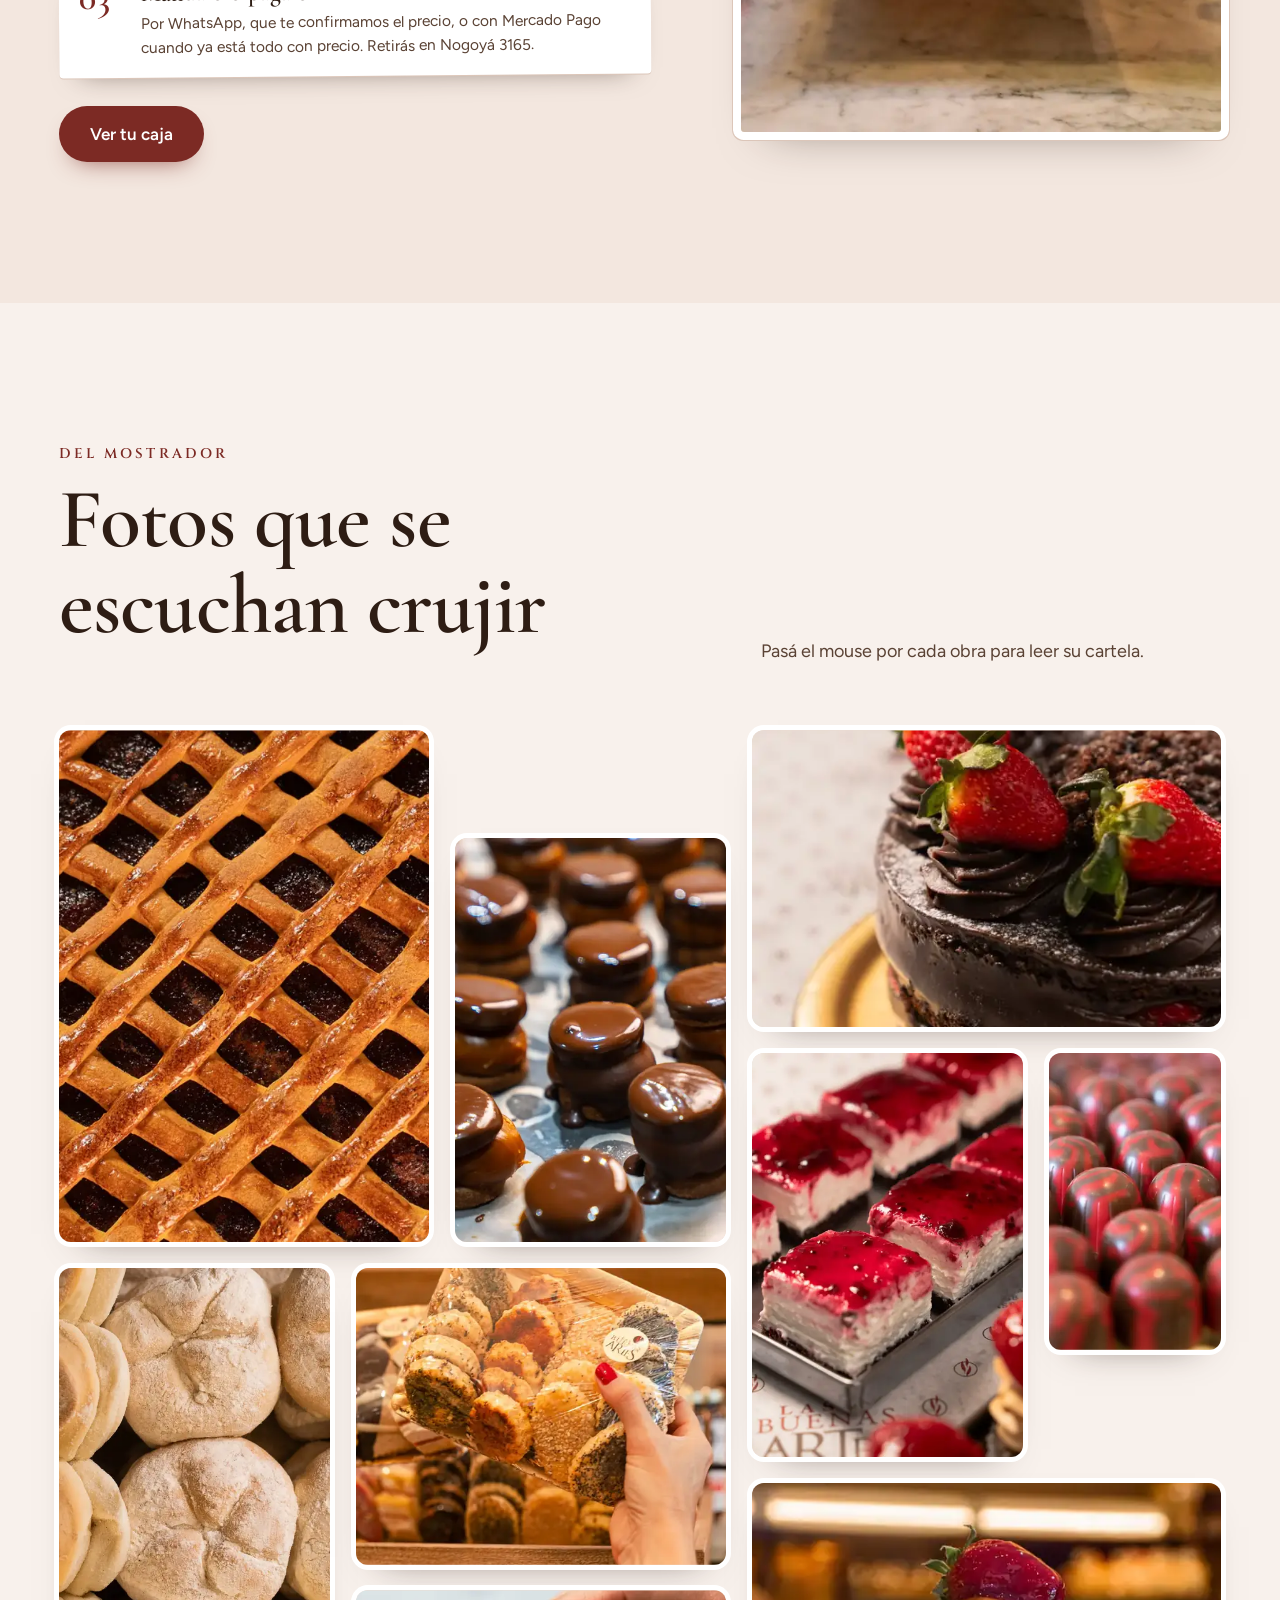
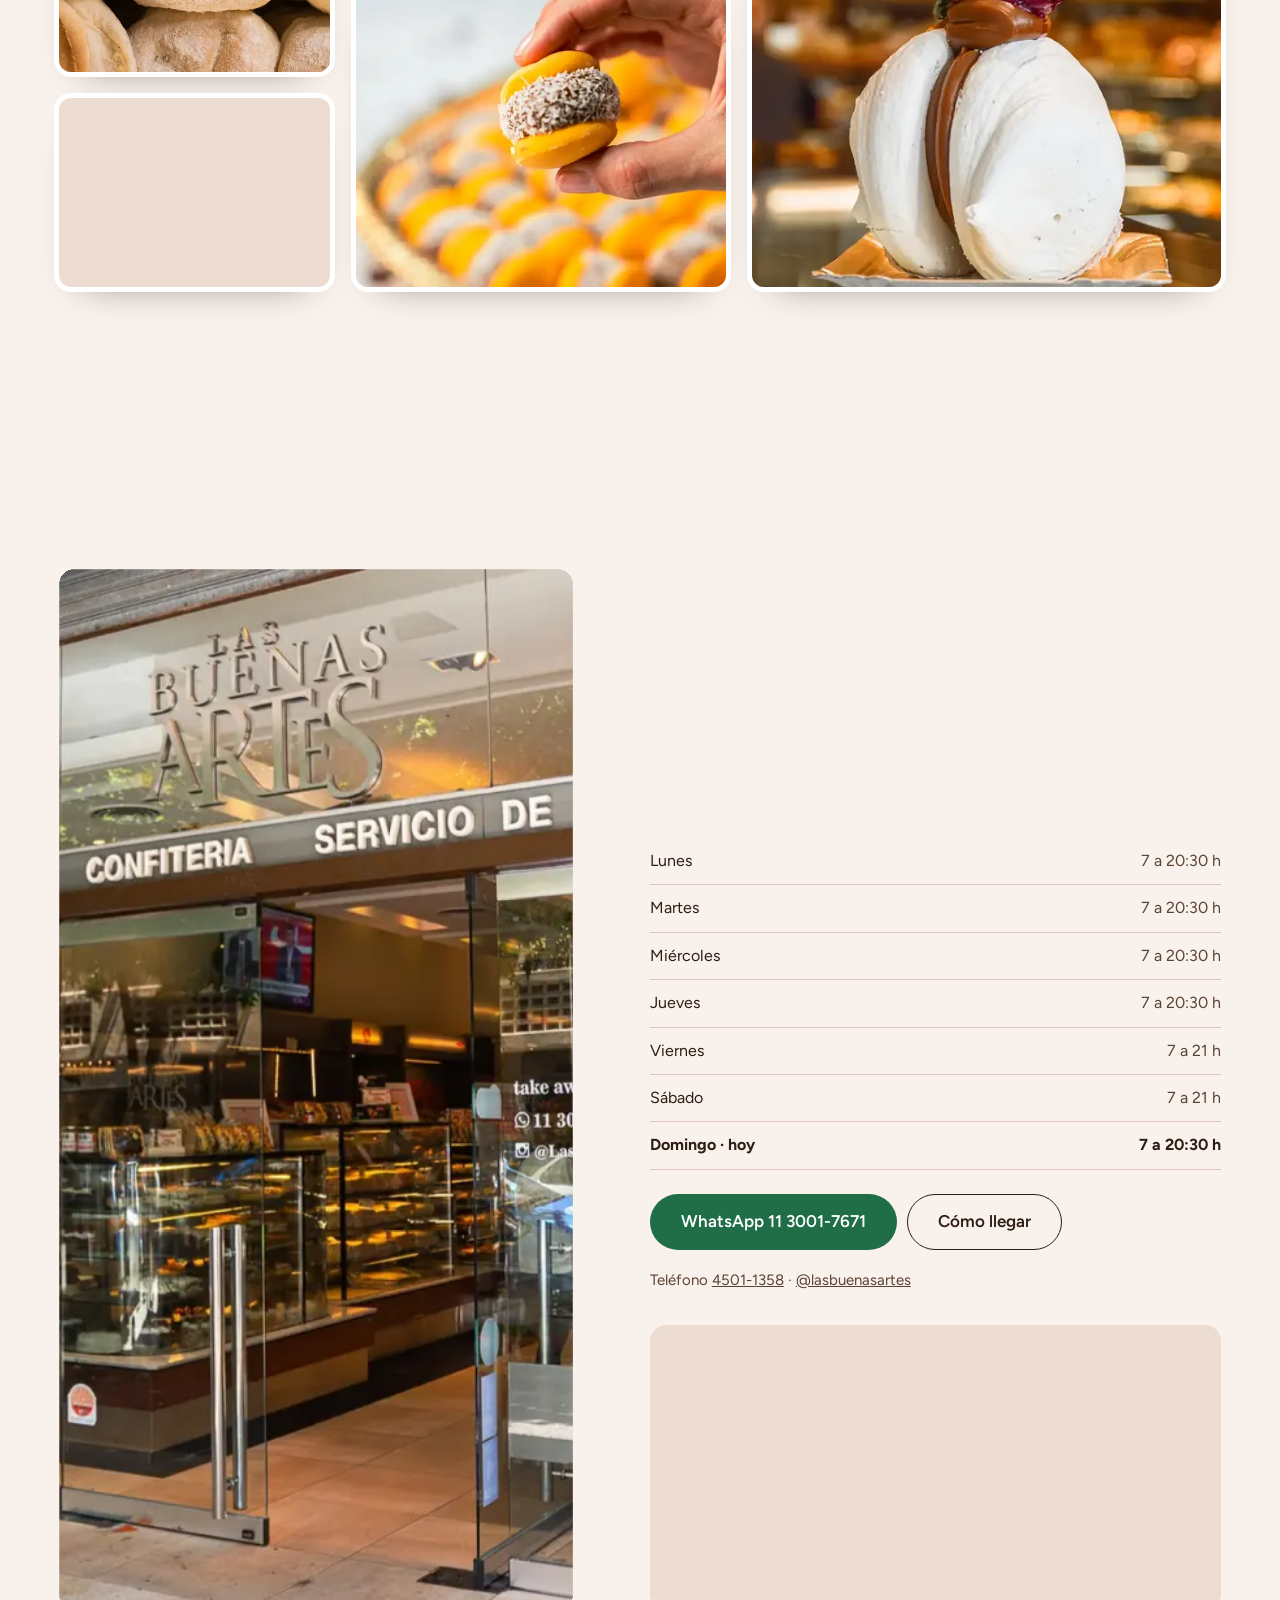
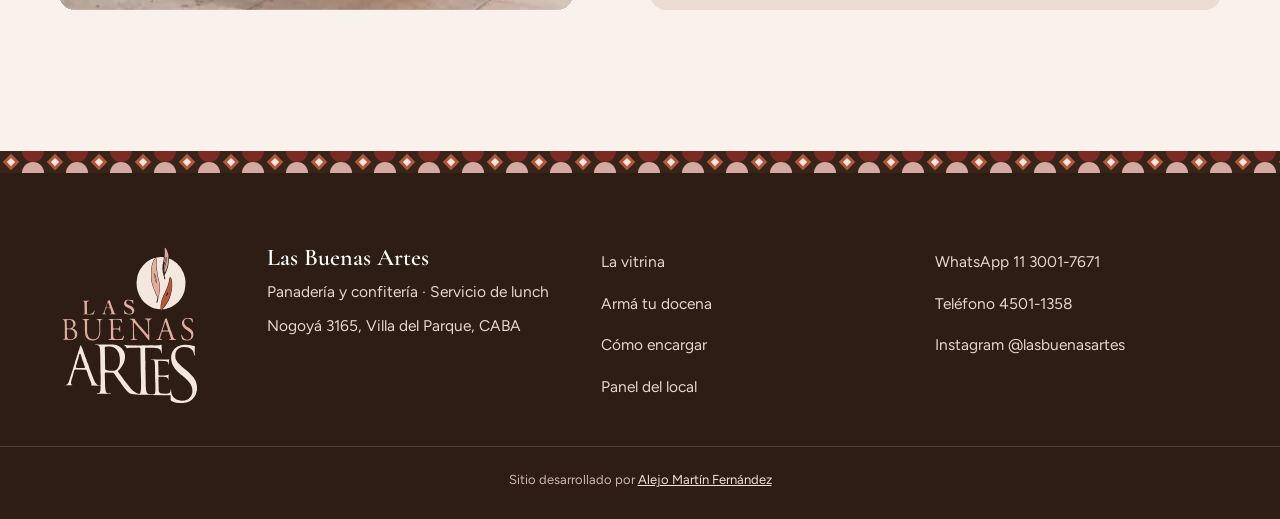
==== commit a698b2de: "Kit 1.8: carta del QR en /carta, tarjetas QR y carta completa para imprimir (PDF/JPG) desde el panel" ====
--- a/index.html
+++ b/index.html
@@ -27,7 +27,7 @@
 <link rel="preconnect" href="https://fonts.gstatic.com" crossorigin>
 <link rel="stylesheet" href="https://fonts.googleapis.com/css2?family=Cinzel:wght@600&family=Cormorant+Garamond:ital,wght@0,600;0,700;1,600&family=Figtree:wght@400;500;600;700&display=swap">
 <link rel="preload" as="image" imagesrcset="img/d/hero-141-s.webp 560w, img/d/hero-141.webp 1100w" imagesizes="(min-width: 900px) 34vw, 70vw" fetchpriority="high">
-<link rel="stylesheet" href="kit/kit.css?v=5">
+<link rel="stylesheet" href="kit/kit.css?v=18">
 <link rel="stylesheet" href="css/style.css?v=5">
 </head>
 <body>
--- a/kit/kit.css
+++ b/kit/kit.css
@@ -322,6 +322,35 @@
 /* botón de carrito propio de la demo ([data-kit-target]) */
 .kit-bump { animation: kit-bump .45s var(--kit-ease); }
 
+/* ---------- reservas por servicio y tanda (1.4) ---------- */
+.kit-seg--serv { min-height: 52px; }
+.kit-seg--serv span { flex-direction: column; gap: 1px; min-height: 46px; }
+.kit-seg--serv small { font-weight: 600; font-size: .7rem; opacity: .75; }
+.kit-seg--serv input:disabled + span { opacity: .45; cursor: not-allowed; }
+.kit-tandas { display: grid; gap: .9rem; min-height: 120px; align-content: start; }
+.kit-tanda { display: grid; gap: .45rem; }
+.kit-tanda__t { font: 700 .74rem/1.2 var(--kit-font-body); letter-spacing: .14em; text-transform: uppercase; color: var(--kit-muted); }
+.kit-tanda.is-full .kit-tanda__t { text-decoration: none; }
+.kit-extras { display: grid; gap: .55rem; }
+.kit-extras .kit-check { font-weight: 600; min-height: 32px; }
+
+/* ---------- gift cards (1.4) ---------- */
+.kit-line__img--gc { display: grid; place-items: center; color: var(--kit-primary); }
+.kit-line__img--gc svg { width: 26px; height: 26px; fill: none; stroke: currentColor; stroke-width: 1.6; stroke-linecap: round; stroke-linejoin: round; }
+.kit-gc-x { appearance: none; border: var(--kit-border-w) solid var(--kit-border); background: var(--kit-surface); color: var(--kit-text); font: 700 .8rem/1 var(--kit-font-body); min-height: 40px; padding: 0 .85em; border-radius: var(--kit-radius-btn); cursor: pointer; }
+.kit-gc-x:hover { border-color: var(--kit-danger); color: var(--kit-danger); }
+.kit-gcs { list-style: none; margin: 0 0 .6rem; padding: 0; display: grid; gap: .5rem; width: 100%; }
+.kit-gcs li { display: grid; gap: 2px; padding: .75rem .9rem; border: var(--kit-border-w) dashed var(--kit-border); border-radius: calc(var(--kit-radius) * .6); text-align: left; }
+.kit-gcs b { font: 400 1.5rem/1 var(--kit-font-head); letter-spacing: .06em; }
+.kit-gcs span, .kit-gcs small { color: var(--kit-muted); font-size: .88rem; }
+.kit-gcform { display: grid; gap: 1.1rem; }
+[data-kit="giftcard"] .kit-gcform { padding: clamp(16px, 4vw, 28px); background: var(--kit-bg); border: var(--kit-border-w) solid var(--kit-text); border-radius: var(--kit-radius); box-shadow: var(--kit-shadow); }
+
+/* ---------- tamaños y seña (1.5) ---------- */
+.kit-line__det { display: block; font-style: normal; font-size: .85rem; color: var(--kit-muted); }
+.kit-line__sena { display: inline-block; margin-left: .3rem; padding: .05rem .45rem; border-radius: 999px; background: var(--kit-accent); color: var(--kit-on-accent); font-size: .72rem; font-weight: 700; vertical-align: 1px; }
+.kit-sum__resto { color: var(--kit-muted); }
+
 /* cargador de imágenes (core/imagenes.js): nunca un hueco gris mientras baja una foto */
 img.kit-ph.kit-ph {
   background:
